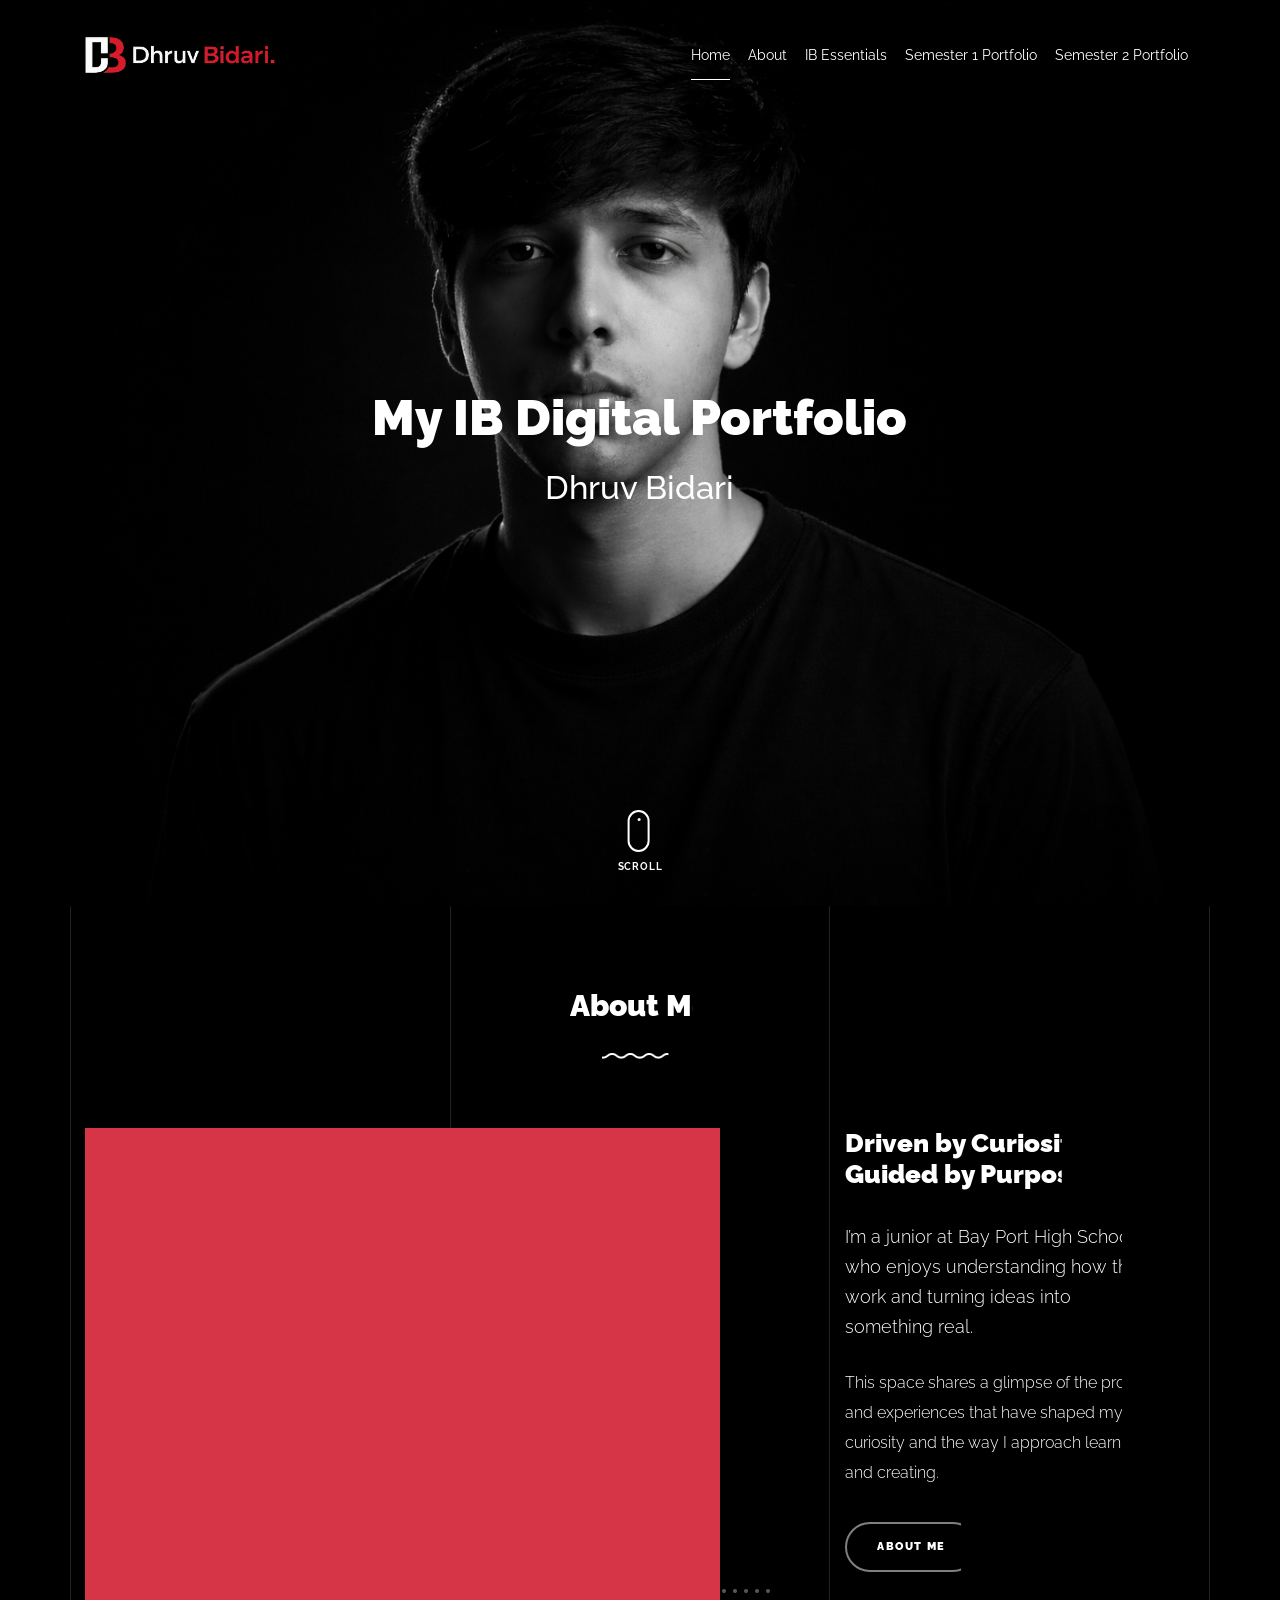
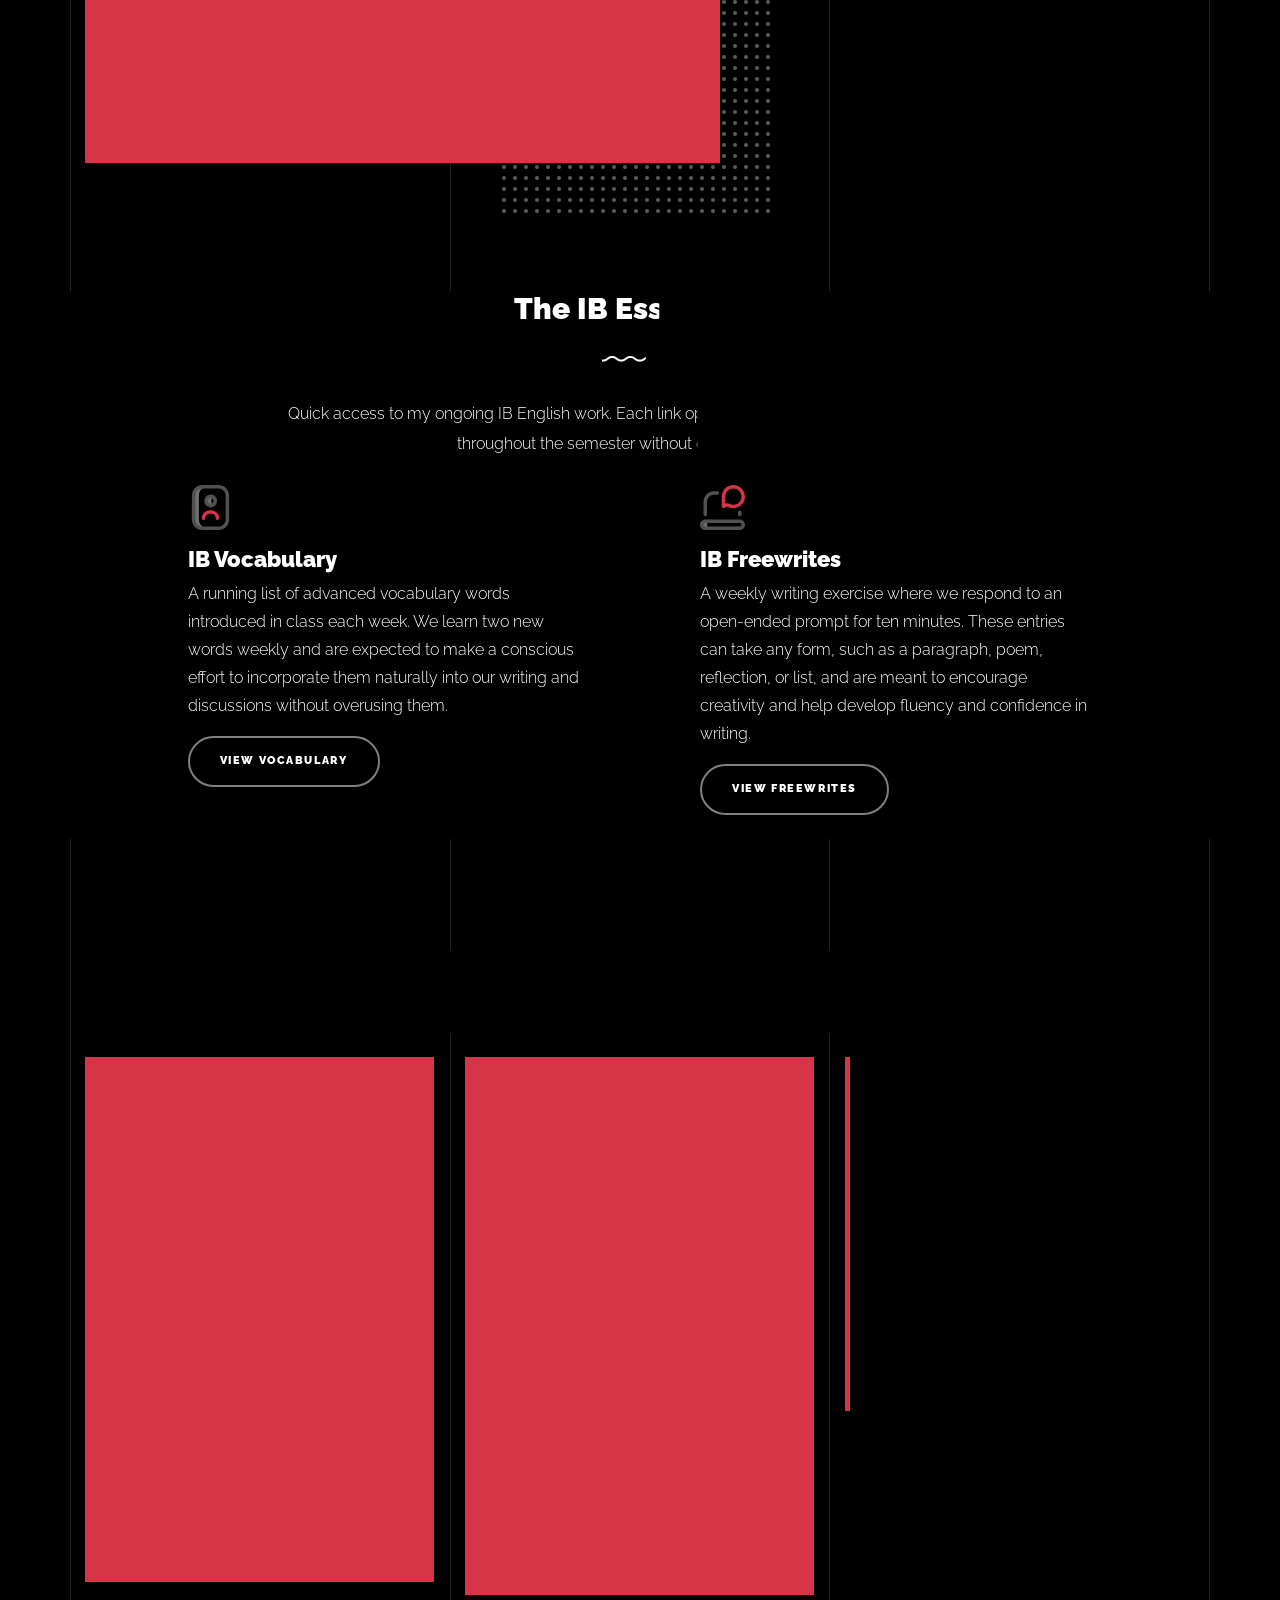
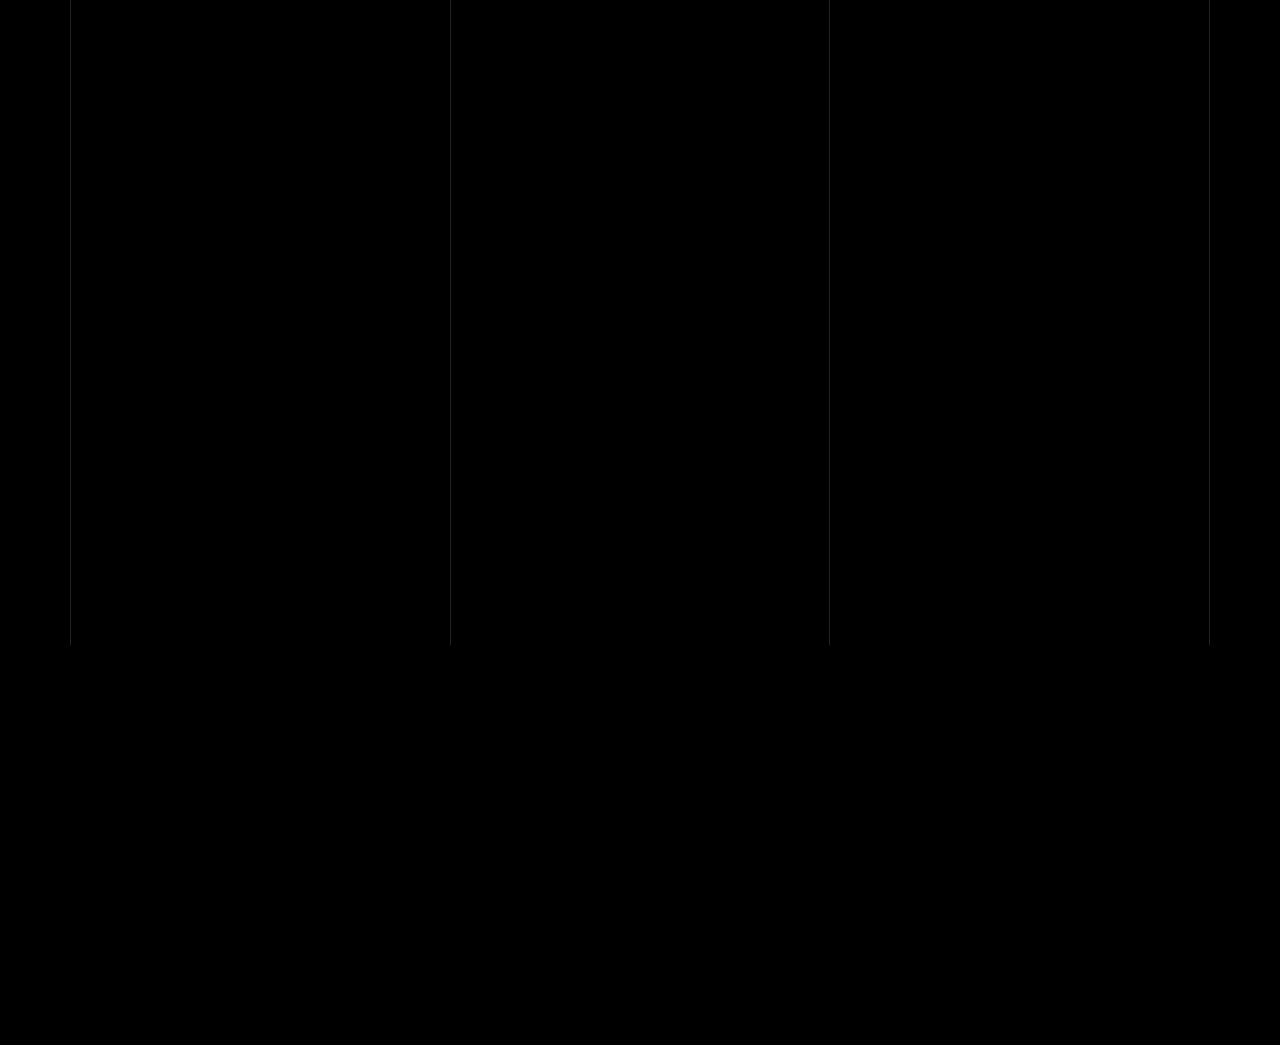
==== index.html @ 03eddc7a "Initial commit" ====
<!DOCTYPE html>
<html lang="en">
  <head>
    <title>IB Digital Portfolio | Dhruv Bidari</title>
    <meta charset="utf-8" />
    <meta
      name="viewport"
      content="width=device-width, initial-scale=1, shrink-to-fit=no"
    />

    <meta name="description" content="" />
    <meta name="keywords" content="html, css, javascript, jquery" />
    <meta name="author" content="" />

    <link rel="stylesheet" href="css/vendor/icomoon/style.css" />
    <link rel="stylesheet" href="css/vendor/owl.carousel.min.css" />
    <link rel="stylesheet" href="css/vendor/animate.min.css" />
    <link rel="stylesheet" href="css/vendor/aos.css" />
    <link rel="stylesheet" href="css/vendor/bootstrap.min.css" />
    <link rel="stylesheet" href="css/vendor/jquery.fancybox.min.css" />

    <!-- Theme Style -->
    <link rel="stylesheet" href="css/style.css" />
  </head>
  <body data-spy="scroll" data-target=".site-nav-target" data-offset="200">
    <nav class="unslate_co--site-mobile-menu">
      <div class="close-wrap d-flex">
        <a href="#" class="d-flex ml-auto js-menu-toggle">
          <span class="close-label">Close</span>
          <div class="close-times">
            <span class="bar1"></span>
            <span class="bar2"></span>
          </div>
        </a>
      </div>
      <div class="site-mobile-inner"></div>
    </nav>

    <div class="unslate_co--site-wrap">
      <div class="unslate_co--site-inner">
        <div class="lines-wrap">
          <div class="lines-inner">
            <div class="lines"></div>
          </div>
        </div>
        <!-- END lines -->

        <nav class="unslate_co--site-nav site-nav-target">
          <div class="container">
            <div class="row align-items-center justify-content-between">
              <!-- Logo LEFT -->
              <div class="col-auto">
                <a href="index.html" class="unslate_co--site-logo">
                  <img
                    id="siteLogo"
                    src="/images/logoCustomWhite.png"
                    data-logo-white="/images/logoCustomWhite.png"
                    data-logo-dark="/images/logoCustomBlack.png"
                    alt=""
                  />
                </a>
              </div>

              <!-- Navigation RIGHT -->
              <div class="col text-right">
                <ul class="site-nav-ul js-clone-nav d-none d-lg-inline-block">
                  <li><a href="#home-section" class="nav-link">Home</a></li>
                  <li><a href="#about-section" class="nav-link">About</a></li>
                  <li>
                    <a href="#ib-essentials-section" class="nav-link"
                      >IB Essentials</a
                    >
                  </li>

                  <li class="has-children">
                    <a href="#portfolio-section" class="nav-link"
                      >Semester 1 Portfolio</a
                    >
                    <ul class="dropdown">
                      <li>
                        <a href="semester1PortfolioIndividual.html#kafka"
                          >Unit 1: Kafka</a
                        >
                      </li>
                      <li>
                        <a href="semester1PortfolioIndividual.html#calvino"
                          >Unit 2: Calvino</a
                        >
                      </li>
                      <li>
                        <a href="semester1PortfolioIndividual.html#szymborska"
                          >Unit 3: Syzmborska</a
                        >
                      </li>
                      <li>
                        <a href="semester1PortfolioIndividual.html#performative"
                          >Performative Literacy Project</a
                        >
                      </li>
                      <li>
                        <a href="semester1PortfolioIndividual.html#lit-motion"
                          >Literature in Motion</a
                        >
                      </li>
                      <li>
                        <a
                          href="semester1PortfolioIndividual.html#semester1-reflection"
                          >Semester 1 Reflection</a
                        >
                      </li>
                    </ul>
                  </li>

                  <li class="has-children">
                    <a href="comingSoon.html" class="nav-link"
                      >Semester 2 Portfolio</a
                    >
                    <ul class="dropdown">
                      <li><a href="comingSoon.html">Unit 4: Duffy</a></li>
                      <li>
                        <a href="comingSoon.html">Unit 5: College & Career</a>
                      </li>
                      <li>
                        <a href="comingSoon.html">Unit 6: Ng</a>
                      </li>
                      <li>
                        <a href="comingSoon.html"
                          >Intertextuality Literacy Project</a
                        >
                      </li>
                      <li>
                        <a href="comingSoon.html">Food for Thought</a>
                      </li>
                      <li>
                        <a href="comingSoon.html">Semester 2 Reflection</a>
                      </li>
                    </ul>
                  </li>
                </ul>

                <!-- Mobile Menu -->
                <ul
                  class="site-nav-ul-none-onepage text-right d-inline-block d-lg-none"
                >
                  <li><a href="#" class="js-menu-toggle">Menu</a></li>
                </ul>
              </div>
            </div>
          </div>
        </nav>
        <!-- END nav -->

        <div
          class="cover-v1 jarallax"
          style="background-image: url('images/dbEditBackground.png')"
          id="home-section"
        >
          <div class="container">
            <div class="row align-items-center">
              <div class="col-md-7 mx-auto text-center">
                <h1 class="heading gsap-reveal-hero">
                  My IB Digital Portfolio
                </h1>
                <h2 class="subheading gsap-reveal-hero">Dhruv Bidari</h2>
              </div>
            </div>
          </div>

          <a href="#about-section" class="mouse-wrap smoothscroll">
            <span class="mouse">
              <span class="scroll"></span>
            </span>
            <span class="mouse-label">Scroll</span>
          </a>
        </div>
        <!-- END .cover-v1 -->

        <div class="unslate_co--section" id="about-section">
          <div class="container">
            <div class="section-heading-wrap text-center mb-5">
              <h2 class="heading-h2 text-center divider">
                <span class="gsap-reveal">About Me</span>
              </h2>
              <span class="gsap-reveal">
                <img src="images/divider.png" alt="divider" width="76" />
              </span>
            </div>

            <div class="row mt-5 justify-content-between">
              <div class="col-lg-7 mb-5 mb-lg-0">
                <figure class="dotted-bg gsap-reveal-img">
                  <img
                    src="images/dbEditAboutMe.png"
                    alt="Image"
                    class="img-fluid"
                  />
                </figure>
              </div>
              <div class="col-lg-4 pr-lg-5">
                <h3 class="mb-4 heading-h3">
                  <span class="gsap-reveal"
                    >Driven by Curiosity.<br />
                    Guided by Purpose.</span
                  >
                </h3>
                <p class="lead gsap-reveal">
                  I’m a junior at Bay Port High School who enjoys understanding
                  how things work and turning ideas into something real.
                </p>
                <p class="mb-4 gsap-reveal">
                  This space shares a glimpse of the projects and experiences
                  that have shaped my curiosity and the way I approach learning
                  and creating.
                </p>
                <p class="gsap-reveal">
                  <a
                    href="about-me.html"
                    class="btn btn-outline-pill btn-custom-light"
                    >About Me</a
                  >
                </p>
              </div>
            </div>
          </div>
        </div>

        <div class="unslate_co--section" id="ib-essentials-section">
          <div class="container background-black">
            <div class="section-heading-wrap text-center mb-3">
              <h2 class="heading-h2 text-center divider">
                <span class="gsap-reveal">The IB Essentials</span>
              </h2>
              <span class="gsap-reveal">
                <img src="images/divider.png" alt="divider" width="76" />
              </span>
            </div>
            <div class="text-center">
              <p
                class="gsap-reveal mb-3"
                style="max-width: 750px; margin: 0 auto"
              >
                Quick access to my ongoing IB English work. Each link opens the
                live document so I can update it throughout the semester without
                changing my site.
              </p>
            </div>
            <!-- 2 centered cards -->
            <div class="row gutter-v3 justify-content-center">
              <div class="col-md-10 col-lg-5 mb-4">
                <div class="feature-v1" data-aos="fade-up" data-aos-delay="0">
                  <div class="wrap-icon mb-3">
                    <img
                      src="images/svg/003-contact-book.svg"
                      alt="IB Vocabulary"
                      width="45"
                    />
                  </div>

                  <h3>IB Vocabulary</h3>

                  <p>
                    A running list of advanced vocabulary words introduced in
                    class each week. We learn two new words weekly and are
                    expected to make a conscious effort to incorporate them
                    naturally into our writing and discussions without overusing
                    them.
                  </p>

                  <p class="mb-0">
                    <a
                      href="https://docs.google.com/document/d/1iSDSnf_OMt8utg1iyLjGFkq4FnU6T083bwLnYDvAXVE/edit?tab=t.0"
                      target="_blank"
                      rel="noopener noreferrer"
                      class="btn btn-outline-pill btn-custom-light"
                    >
                      View Vocabulary
                    </a>
                  </p>
                </div>
              </div>

              <div class="col-md-10 col-lg-5 mb-4">
                <div class="feature-v1" data-aos="fade-up" data-aos-delay="100">
                  <div class="wrap-icon mb-3">
                    <img
                      src="images/svg/002-chat.svg"
                      alt="IB Freewrites"
                      width="45"
                    />
                  </div>

                  <h3>IB Freewrites</h3>

                  <p>
                    A weekly writing exercise where we respond to an open-ended
                    prompt for ten minutes. These entries can take any form,
                    such as a paragraph, poem, reflection, or list, and are
                    meant to encourage creativity and help develop fluency and
                    confidence in writing.
                  </p>

                  <p class="mb-0">
                    <a
                      href="https://docs.google.com/document/d/19mtdEECw-yM50kweYpTKvDI-OG0RCWTYIl3mZEnTUI8/edit?usp=sharing"
                      target="_blank"
                      rel="noopener noreferrer"
                      class="btn btn-outline-pill btn-custom-light"
                    >
                      View Freewrites
                    </a>
                  </p>
                </div>
              </div>
            </div>
          </div>
        </div>

        <!-- PORTFOLIO -->
        <div class="unslate_co--section" id="portfolio-section">
          <div class="container">
            <div class="relative">
              <div class="loader-portfolio-wrap">
                <div class="loader-portfolio"></div>
              </div>
            </div>

            <div id="portfolio-single-holder"></div>

            <div class="portfolio-wrapper">
              <div
                style="justify-content: center; flex-direction: column"
                class="d-flex align-items-center mb-4 gsap-reveal gsap-reveal-filter"
              >
                <h2 class="heading-h2 text-center divider">
                  <span class="gsap-reveal">My Portfolio - Semester 1</span>
                </h2>
                <span class="gsap-reveal">
                  <img src="images/divider.png" alt="divider" width="76" />
                </span>
              </div>

              <div id="posts" class="row gutter-isotope-item">
                <!-- 1) Shoe Rebranding (Kafka) -->
                <div
                  class="item web branding col-sm-6 col-md-6 col-lg-4 isotope-mb-2"
                >
                  <a
                    href="#"
                    class="portfolio-item ajax-load-page isotope-item gsap-reveal-img"
                    data-id="1"
                    data-fit="contain"
                    data-images="/images/kafka.jpg, /images/kafka2.jpg"
                    data-description="The Metamorphosis by Franz Kafka explores alienation, identity, and the pressure of social expectations. The story follows Gregor Samsa, who awakens transformed into an insect and becomes increasingly isolated from his family. Kafka uses the absurd transformation to expose emotional distance and the fragility of human relationships."
                    data-link="semester1PortfolioIndividual.html#kafka"
                  >
                    <div class="overlay">
                      <span class="wrap-icon icon-link2"></span>
                      <div class="portfolio-item-content">
                        <h3>Unit 1: Kafka</h3>
                      </div>
                    </div>
                    <img
                      src="/images/kafka.jpg"
                      class="lazyload img-fluid"
                      alt="Images"
                    />
                  </a>
                </div>

                <!-- 2) Reworking (Calvino) -->
                <div
                  class="item branding packaging illustration col-sm-6 col-md-6 col-lg-4 isotope-mb-2"
                >
                  <a
                    href="#"
                    class="portfolio-item ajax-load-page item-portrait isotope-item gsap-reveal-img"
                    data-id="3"
                    data-fit="contain"
                    data-images="/images/calvino.jpg,/images/calvino.jpg,/images/calvino.jpg"
                    data-description="This entry showcases a focused piece of work completed during the unit. It highlights my planning process, revisions, and final decisions, showing how my thinking developed from an initial idea into a stronger final product. The images capture key steps and final results so the progress is visible, not just the outcome. This placeholder text will be replaced with a project-specific summary explaining goals, choices, and what I learned from feedback and reflection."
                    data-link="semester1PortfolioIndividual.html#calvino"
                  >
                    <div class="overlay">
                      <span class="wrap-icon icon-link2"></span>
                      <div class="portfolio-item-content">
                        <h3>Unit 2: Calvino</h3>
                      </div>
                    </div>
                    <img
                      src="/images/calvino.jpg"
                      class="lazyload img-fluid"
                      alt="Images"
                    />
                  </a>
                </div>

                <!-- 3) Modern Building (Szymborska) -->
                <div
                  class="item branding packaging col-sm-6 col-md-6 col-lg-4 isotope-mb-2"
                >
                  <a
                    href="#"
                    class="portfolio-item isotope-item gsap-reveal-img ajax-load-page"
                    data-id="4"
                    data-fit="contain"
                    data-images="/images/szymborska.webp,/images/szymborska.webp,/images/szymborska.webp"
                    data-description="This entry showcases a focused piece of work completed during the unit. It highlights my planning process, revisions, and final decisions, showing how my thinking developed from an initial idea into a stronger final product. The images capture key steps and final results so the progress is visible, not just the outcome. This placeholder text will be replaced with a project-specific summary explaining goals, choices, and what I learned from feedback and reflection."
                    data-link="semester1PortfolioIndividual.html#szymborska"
                  >
                    <div class="overlay">
                      <span class="wrap-icon icon-link2"></span>
                      <div class="portfolio-item-content">
                        <h3>Unit 3: Szymborska</h3>
                      </div>
                    </div>
                    <img
                      src="/images/szymborska.webp"
                      class="lazyload img-fluid"
                      alt="Images"
                    />
                  </a>
                </div>

                <!-- 4) Watch (Performative Literacy) — converted to ajax like the others -->
                <div
                  class="item web packaging col-sm-6 col-md-6 col-lg-4 isotope-mb-2"
                >
                  <a
                    href="#"
                    class="portfolio-item ajax-load-page isotope-item gsap-reveal-img"
                    data-id="5"
                    data-fit="cover"
                    data-images="images/performativeLiteracy.png,images/performativeLiteracy.png,images/performativeLiteracy.png"
                    data-description="This entry showcases a focused piece of work completed during the unit. It highlights my planning process, revisions, and final decisions, showing how my thinking developed from an initial idea into a stronger final product. The images capture key steps and final results so the progress is visible, not just the outcome. This placeholder text will be replaced with a project-specific summary explaining goals, choices, and what I learned from feedback and reflection."
                    data-link="semester1PortfolioIndividual.html#performative"
                  >
                    <div class="overlay">
                      <span class="wrap-icon icon-link2"></span>
                      <div class="portfolio-item-content">
                        <h3>Performative Literacy</h3>
                      </div>
                    </div>
                    <img
                      src="images/performativeLiteracy.png"
                      class="lazyload img-fluid"
                      alt="Images"
                    />
                  </a>
                </div>

                <!-- 5) Shoe Rebranding (Literature in Motion) — converted to ajax like the others -->
                <div
                  class="item illustration packaging col-sm-6 col-md-6 col-lg-4 isotope-mb-2"
                >
                  <a
                    href="#"
                    class="portfolio-item ajax-load-page isotope-item gsap-reveal-img"
                    data-id="6"
                    data-fit="cover"
                    data-images="images/literatureInMotion.jpg,images/literatureInMotion.jpg,images/literatureInMotion.jpg"
                    data-description="This entry showcases a focused piece of work completed during the unit. It highlights my planning process, revisions, and final decisions, showing how my thinking developed from an initial idea into a stronger final product. The images capture key steps and final results so the progress is visible, not just the outcome. This placeholder text will be replaced with a project-specific summary explaining goals, choices, and what I learned from feedback and reflection."
                    data-link="semester1PortfolioIndividual.html#lit-motion"
                  >
                    <div class="overlay">
                      <span class="wrap-icon icon-link2"></span>
                      <div class="portfolio-item-content">
                        <h3>Literature in Motion</h3>
                      </div>
                    </div>
                    <img
                      src="images/literatureInMotion.jpg"
                      class="lazyload img-fluid"
                      alt="Images"
                    />
                  </a>
                </div>

                <!-- 6) Reshape (Semester 1 Reflection) -->
                <div
                  class="item web branding col-sm-6 col-md-6 col-lg-4 isotope-mb-2"
                >
                  <a
                    href="#"
                    class="portfolio-item ajax-load-page item-portrait isotope-item gsap-reveal-img"
                    data-id="2"
                    data-fit="contain"
                    data-images="images/reflection1.jpg,images/reflection1.jpg,images/reflection1.jpg"
                    data-description="This entry showcases a focused piece of work completed during the unit. It highlights my planning process, revisions, and final decisions, showing how my thinking developed from an initial idea into a stronger final product. The images capture key steps and final results so the progress is visible, not just the outcome. This placeholder text will be replaced with a project-specific summary explaining goals, choices, and what I learned from feedback and reflection."
                    data-link="semester1PortfolioIndividual.html#semester1-reflection"
                  >
                    <div class="overlay">
                      <span class="wrap-icon icon-link2"></span>
                      <div class="portfolio-item-content">
                        <h3>Semester 1 Reflection</h3>
                      </div>
                    </div>
                    <img
                      src="images/reflection1.jpg"
                      class="lazyload img-fluid"
                      alt="Images"
                    />
                  </a>
                </div>
              </div>
              <!-- END #posts -->
            </div>
          </div>
        </div>

        <div class="unslate_co--section display-none" id="journal-section">
          <div class="container">
            <div class="section-heading-wrap text-center mb-5">
              <h2 class="heading-h2 text-center divider">
                <span class="gsap-reveal">My Journal</span>
              </h2>
              <span class="gsap-reveal"
                ><img src="images/divider.png" alt="divider" width="76"
              /></span>
            </div>

            <div class="row gutter-v4 align-items-stretch">
              <div
                class="col-sm-6 col-md-6 col-lg-8 blog-post-entry"
                data-aos="fade-up"
                data-aos-delay="0"
              >
                <a
                  href="blog-single.html"
                  class="grid-item blog-item w-100 h-100"
                >
                  <div class="overlay">
                    <div class="portfolio-item-content">
                      <h3>A Mounteering Guide For Beginners</h3>
                      <p class="post-meta">
                        By Joefrey <span class="small">&bullet;</span> 5 mins
                        read
                      </p>
                    </div>
                  </div>
                  <img src="images/post_1.jpg" class="lazyload" alt="Image" />
                </a>
              </div>

              <div
                class="col-sm-6 col-md-6 col-lg-4 blog-post-entry"
                data-aos="fade-up"
                data-aos-delay="100"
              >
                <a
                  href="blog-single.html"
                  class="grid-item blog-item w-100 h-100"
                >
                  <div class="overlay">
                    <div class="portfolio-item-content">
                      <h3>A Mounteering Guide For Beginners</h3>
                      <p class="post-meta">
                        By Joefrey <span class="small">&bullet;</span> 5 mins
                        read
                      </p>
                    </div>
                  </div>
                  <img src="images/post_2.jpg" class="lazyload" alt="Image" />
                </a>
              </div>

              <div
                class="col-sm-6 col-md-6 col-lg-4 blog-post-entry"
                data-aos="fade-up"
                data-aos-delay="0"
              >
                <a
                  href="blog-single.html"
                  class="grid-item blog-item w-100 h-100"
                >
                  <div class="overlay">
                    <div class="portfolio-item-content">
                      <h3>A Mounteering Guide For Beginners</h3>
                      <p class="post-meta">
                        By Joefrey <span class="small">&bullet;</span> 5 mins
                        read
                      </p>
                    </div>
                  </div>
                  <img src="images/post_3.jpg" class="lazyload" alt="Image" />
                </a>
              </div>

              <div
                class="col-sm-6 col-md-6 col-lg-4 blog-post-entry"
                data-aos="fade-up"
                data-aos-delay="100"
              >
                <a
                  href="blog-single.html"
                  class="grid-item blog-item w-100 h-100"
                >
                  <div class="overlay">
                    <div class="portfolio-item-content">
                      <h3>A Mounteering Guide For Beginners</h3>
                      <p class="post-meta">
                        By Joefrey <span class="small">&bullet;</span> 5 mins
                        read
                      </p>
                    </div>
                  </div>
                  <img src="images/post_4.jpg" class="lazyload" alt="Image" />
                </a>
              </div>

              <div
                class="col-sm-6 col-md-6 col-lg-4 blog-post-entry"
                data-aos="fade-up"
                data-aos-delay="200"
              >
                <a
                  href="blog-single.html"
                  class="grid-item blog-item w-100 h-100"
                >
                  <div class="overlay">
                    <div class="portfolio-item-content">
                      <h3>A Mounteering Guide For Beginners</h3>
                      <p class="post-meta">
                        By Joefrey <span class="small">&bullet;</span> 5 mins
                        read
                      </p>
                    </div>
                  </div>
                  <img src="images/post_5.jpg" class="lazyload" alt="Image" />
                </a>
              </div>
            </div>
          </div>
        </div>
      </div>
      <!-- END .unslate_co-site-inner -->

      <footer class="unslate_co--footer unslate_co--section">
        <div class="container">
          <div class="row justify-content-center">
            <div class="col-md-7">
              <div class="footer-site-logo">
                <a href="#"
                  ><img src="/images/logoCustomWhite.png" alt="logo"
                /></a>
              </div>

              <ul class="footer-site-social">
                <li><a href="https://x.com/DhruvBidari">Twitter</a></li>
                <li>
                  <a href="https://www.instagram.com/dhruv.bidari/"
                    >Instagram</a
                  >
                </li>
              </ul>

              <p class="site-copyright">
                Copyright &copy;
                <script>
                  document.write(new Date().getFullYear());
                </script>
                Dhruv Bidari
              </p>
            </div>
          </div>
        </div>
      </footer>
    </div>

    <!-- Loader -->
    <div id="unslate_co--overlayer"></div>
    <div class="site-loader-wrap">
      <div class="site-loader"></div>
    </div>

    <script src="js/scripts-dist.js"></script>
    <script src="js/main.js"></script>
  </body>
</html>
---- css/vendor/icomoon/style.css ----
@font-face {
  font-family: 'icomoon';
  src:  url('fonts/icomoon.eot?10si43');
  src:  url('fonts/icomoon.eot?10si43#iefix') format('embedded-opentype'),
    url('fonts/icomoon.ttf?10si43') format('truetype'),
    url('fonts/icomoon.woff?10si43') format('woff'),
    url('fonts/icomoon.svg?10si43#icomoon') format('svg');
  font-weight: normal;
  font-style: normal;
}

[class^="icon-"], [class*=" icon-"] {
  /* use !important to prevent issues with browser extensions that change fonts */
  font-family: 'icomoon' !important;
  speak: none;
  font-style: normal;
  font-weight: normal;
  font-variant: normal;
  text-transform: none;
  line-height: 1;

  /* Better Font Rendering =========== */
  -webkit-font-smoothing: antialiased;
  -moz-osx-font-smoothing: grayscale;
}

.icon-asterisk:before {
  content: "\f069";
}
.icon-plus:before {
  content: "\f067";
}
.icon-question:before {
  content: "\f128";
}
.icon-minus:before {
  content: "\f068";
}
.icon-glass:before {
  content: "\f000";
}
.icon-music:before {
  content: "\f001";
}
.icon-search:before {
  content: "\f002";
}
.icon-envelope-o:before {
  content: "\f003";
}
.icon-heart:before {
  content: "\f004";
}
.icon-star:before {
  content: "\f005";
}
.icon-star-o:before {
  content: "\f006";
}
.icon-user:before {
  content: "\f007";
}
.icon-film:before {
  content: "\f008";
}
.icon-th-large:before {
  content: "\f009";
}
.icon-th:before {
  content: "\f00a";
}
.icon-th-list:before {
  content: "\f00b";
}
.icon-check:before {
  content: "\f00c";
}
.icon-close:before {
  content: "\f00d";
}
.icon-remove:before {
  content: "\f00d";
}
.icon-times:before {
  content: "\f00d";
}
.icon-search-plus:before {
  content: "\f00e";
}
.icon-search-minus:before {
  content: "\f010";
}
.icon-power-off:before {
  content: "\f011";
}
.icon-signal:before {
  content: "\f012";
}
.icon-cog:before {
  content: "\f013";
}
.icon-gear:before {
  content: "\f013";
}
.icon-trash-o:before {
  content: "\f014";
}
.icon-home:before {
  content: "\f015";
}
.icon-file-o:before {
  content: "\f016";
}
.icon-clock-o:before {
  content: "\f017";
}
.icon-road:before {
  content: "\f018";
}
.icon-download:before {
  content: "\f019";
}
.icon-arrow-circle-o-down:before {
  content: "\f01a";
}
.icon-arrow-circle-o-up:before {
  content: "\f01b";
}
.icon-inbox:before {
  content: "\f01c";
}
.icon-play-circle-o:before {
  content: "\f01d";
}
.icon-repeat:before {
  content: "\f01e";
}
.icon-rotate-right:before {
  content: "\f01e";
}
.icon-refresh:before {
  content: "\f021";
}
.icon-list-alt:before {
  content: "\f022";
}
.icon-lock:before {
  content: "\f023";
}
.icon-flag:before {
  content: "\f024";
}
.icon-headphones:before {
  content: "\f025";
}
.icon-volume-off:before {
  content: "\f026";
}
.icon-volume-down:before {
  content: "\f027";
}
.icon-volume-up:before {
  content: "\f028";
}
.icon-qrcode:before {
  content: "\f029";
}
.icon-barcode:before {
  content: "\f02a";
}
.icon-tag:before {
  content: "\f02b";
}
.icon-tags:before {
  content: "\f02c";
}
.icon-book:before {
  content: "\f02d";
}
.icon-bookmark:before {
  content: "\f02e";
}
.icon-print:before {
  content: "\f02f";
}
.icon-camera:before {
  content: "\f030";
}
.icon-font:before {
  content: "\f031";
}
.icon-bold:before {
  content: "\f032";
}
.icon-italic:before {
  content: "\f033";
}
.icon-text-height:before {
  content: "\f034";
}
.icon-text-width:before {
  content: "\f035";
}
.icon-align-left:before {
  content: "\f036";
}
.icon-align-center:before {
  content: "\f037";
}
.icon-align-right:before {
  content: "\f038";
}
.icon-align-justify:before {
  content: "\f039";
}
.icon-list:before {
  content: "\f03a";
}
.icon-dedent:before {
  content: "\f03b";
}
.icon-outdent:before {
  content: "\f03b";
}
.icon-indent:before {
  content: "\f03c";
}
.icon-video-camera:before {
  content: "\f03d";
}
.icon-image:before {
  content: "\f03e";
}
.icon-photo:before {
  content: "\f03e";
}
.icon-picture-o:before {
  content: "\f03e";
}
.icon-pencil:before {
  content: "\f040";
}
.icon-map-marker:before {
  content: "\f041";
}
.icon-adjust:before {
  content: "\f042";
}
.icon-tint:before {
  content: "\f043";
}
.icon-edit:before {
  content: "\f044";
}
.icon-pencil-square-o:before {
  content: "\f044";
}
.icon-share-square-o:before {
  content: "\f045";
}
.icon-check-square-o:before {
  content: "\f046";
}
.icon-arrows:before {
  content: "\f047";
}
.icon-step-backward:before {
  content: "\f048";
}
.icon-fast-backward:before {
  content: "\f049";
}
.icon-backward:before {
  content: "\f04a";
}
.icon-play:before {
  content: "\f04b";
}
.icon-pause:before {
  content: "\f04c";
}
.icon-stop:before {
  content: "\f04d";
}
.icon-forward:before {
  content: "\f04e";
}
.icon-fast-forward:before {
  content: "\f050";
}
.icon-step-forward:before {
  content: "\f051";
}
.icon-eject:before {
  content: "\f052";
}
.icon-chevron-left:before {
  content: "\f053";
}
.icon-chevron-right:before {
  content: "\f054";
}
.icon-plus-circle:before {
  content: "\f055";
}
.icon-minus-circle:before {
  content: "\f056";
}
.icon-times-circle:before {
  content: "\f057";
}
.icon-check-circle:before {
  content: "\f058";
}
.icon-question-circle:before {
  content: "\f059";
}
.icon-info-circle:before {
  content: "\f05a";
}
.icon-crosshairs:before {
  content: "\f05b";
}
.icon-times-circle-o:before {
  content: "\f05c";
}
.icon-check-circle-o:before {
  content: "\f05d";
}
.icon-ban:before {
  content: "\f05e";
}
.icon-arrow-left:before {
  content: "\f060";
}
.icon-arrow-right:before {
  content: "\f061";
}
.icon-arrow-up:before {
  content: "\f062";
}
.icon-arrow-down:before {
  content: "\f063";
}
.icon-mail-forward:before {
  content: "\f064";
}
.icon-share:before {
  content: "\f064";
}
.icon-expand:before {
  content: "\f065";
}
.icon-compress:before {
  content: "\f066";
}
.icon-exclamation-circle:before {
  content: "\f06a";
}
.icon-gift:before {
  content: "\f06b";
}
.icon-leaf:before {
  content: "\f06c";
}
.icon-fire:before {
  content: "\f06d";
}
.icon-eye:before {
  content: "\f06e";
}
.icon-eye-slash:before {
  content: "\f070";
}
.icon-exclamation-triangle:before {
  content: "\f071";
}
.icon-warning:before {
  content: "\f071";
}
.icon-plane:before {
  content: "\f072";
}
.icon-calendar:before {
  content: "\f073";
}
.icon-random:before {
  content: "\f074";
}
.icon-comment:before {
  content: "\f075";
}
.icon-magnet:before {
  content: "\f076";
}
.icon-chevron-up:before {
  content: "\f077";
}
.icon-chevron-down:before {
  content: "\f078";
}
.icon-retweet:before {
  content: "\f079";
}
.icon-shopping-cart:before {
  content: "\f07a";
}
.icon-folder:before {
  content: "\f07b";
}
.icon-folder-open:before {
  content: "\f07c";
}
.icon-arrows-v:before {
  content: "\f07d";
}
.icon-arrows-h:before {
  content: "\f07e";
}
.icon-bar-chart:before {
  content: "\f080";
}
.icon-bar-chart-o:before {
  content: "\f080";
}
.icon-twitter-square:before {
  content: "\f081";
}
.icon-facebook-square:before {
  content: "\f082";
}
.icon-camera-retro:before {
  content: "\f083";
}
.icon-key:before {
  content: "\f084";
}
.icon-cogs:before {
  content: "\f085";
}
.icon-gears:before {
  content: "\f085";
}
.icon-comments:before {
  content: "\f086";
}
.icon-thumbs-o-up:before {
  content: "\f087";
}
.icon-thumbs-o-down:before {
  content: "\f088";
}
.icon-star-half:before {
  content: "\f089";
}
.icon-heart-o:before {
  content: "\f08a";
}
.icon-sign-out:before {
  content: "\f08b";
}
.icon-linkedin-square:before {
  content: "\f08c";
}
.icon-thumb-tack:before {
  content: "\f08d";
}
.icon-external-link:before {
  content: "\f08e";
}
.icon-sign-in:before {
  content: "\f090";
}
.icon-trophy:before {
  content: "\f091";
}
.icon-github-square:before {
  content: "\f092";
}
.icon-upload:before {
  content: "\f093";
}
.icon-lemon-o:before {
  content: "\f094";
}
.icon-phone:before {
  content: "\f095";
}
.icon-square-o:before {
  content: "\f096";
}
.icon-bookmark-o:before {
  content: "\f097";
}
.icon-phone-square:before {
  content: "\f098";
}
.icon-twitter:before {
  content: "\f099";
}
.icon-facebook:before {
  content: "\f09a";
}
.icon-facebook-f:before {
  content: "\f09a";
}
.icon-github:before {
  content: "\f09b";
}
.icon-unlock:before {
  content: "\f09c";
}
.icon-credit-card:before {
  content: "\f09d";
}
.icon-feed:before {
  content: "\f09e";
}
.icon-rss:before {
  content: "\f09e";
}
.icon-hdd-o:before {
  content: "\f0a0";
}
.icon-bullhorn:before {
  content: "\f0a1";
}
.icon-bell-o:before {
  content: "\f0a2";
}
.icon-certificate:before {
  content: "\f0a3";
}
.icon-hand-o-right:before {
  content: "\f0a4";
}
.icon-hand-o-left:before {
  content: "\f0a5";
}
.icon-hand-o-up:before {
  content: "\f0a6";
}
.icon-hand-o-down:before {
  content: "\f0a7";
}
.icon-arrow-circle-left:before {
  content: "\f0a8";
}
.icon-arrow-circle-right:before {
  content: "\f0a9";
}
.icon-arrow-circle-up:before {
  content: "\f0aa";
}
.icon-arrow-circle-down:before {
  content: "\f0ab";
}
.icon-globe:before {
  content: "\f0ac";
}
.icon-wrench:before {
  content: "\f0ad";
}
.icon-tasks:before {
  content: "\f0ae";
}
.icon-filter:before {
  content: "\f0b0";
}
.icon-briefcase:before {
  content: "\f0b1";
}
.icon-arrows-alt:before {
  content: "\f0b2";
}
.icon-group:before {
  content: "\f0c0";
}
.icon-users:before {
  content: "\f0c0";
}
.icon-chain:before {
  content: "\f0c1";
}
.icon-link:before {
  content: "\f0c1";
}
.icon-cloud:before {
  content: "\f0c2";
}
.icon-flask:before {
  content: "\f0c3";
}
.icon-cut:before {
  content: "\f0c4";
}
.icon-scissors:before {
  content: "\f0c4";
}
.icon-copy:before {
  content: "\f0c5";
}
.icon-files-o:before {
  content: "\f0c5";
}
.icon-paperclip:before {
  content: "\f0c6";
}
.icon-floppy-o:before {
  content: "\f0c7";
}
.icon-save:before {
  content: "\f0c7";
}
.icon-square:before {
  content: "\f0c8";
}
.icon-bars:before {
  content: "\f0c9";
}
.icon-navicon:before {
  content: "\f0c9";
}
.icon-reorder:before {
  content: "\f0c9";
}
.icon-list-ul:before {
  content: "\f0ca";
}
.icon-list-ol:before {
  content: "\f0cb";
}
.icon-strikethrough:before {
  content: "\f0cc";
}
.icon-underline:before {
  content: "\f0cd";
}
.icon-table:before {
  content: "\f0ce";
}
.icon-magic:before {
  content: "\f0d0";
}
.icon-truck:before {
  content: "\f0d1";
}
.icon-pinterest:before {
  content: "\f0d2";
}
.icon-pinterest-square:before {
  content: "\f0d3";
}
.icon-google-plus-square:before {
  content: "\f0d4";
}
.icon-google-plus:before {
  content: "\f0d5";
}
.icon-money:before {
  content: "\f0d6";
}
.icon-caret-down:before {
  content: "\f0d7";
}
.icon-caret-up:before {
  content: "\f0d8";
}
.icon-caret-left:before {
  content: "\f0d9";
}
.icon-caret-right:before {
  content: "\f0da";
}
.icon-columns:before {
  content: "\f0db";
}
.icon-sort:before {
  content: "\f0dc";
}
.icon-unsorted:before {
  content: "\f0dc";
}
.icon-sort-desc:before {
  content: "\f0dd";
}
.icon-sort-down:before {
  content: "\f0dd";
}
.icon-sort-asc:before {
  content: "\f0de";
}
.icon-sort-up:before {
  content: "\f0de";
}
.icon-envelope:before {
  content: "\f0e0";
}
.icon-linkedin:before {
  content: "\f0e1";
}
.icon-rotate-left:before {
  content: "\f0e2";
}
.icon-undo:before {
  content: "\f0e2";
}
.icon-gavel:before {
  content: "\f0e3";
}
.icon-legal:before {
  content: "\f0e3";
}
.icon-dashboard:before {
  content: "\f0e4";
}
.icon-tachometer:before {
  content: "\f0e4";
}
.icon-comment-o:before {
  content: "\f0e5";
}
.icon-comments-o:before {
  content: "\f0e6";
}
.icon-bolt:before {
  content: "\f0e7";
}
.icon-flash:before {
  content: "\f0e7";
}
.icon-sitemap:before {
  content: "\f0e8";
}
.icon-umbrella:before {
  content: "\f0e9";
}
.icon-clipboard:before {
  content: "\f0ea";
}
.icon-paste:before {
  content: "\f0ea";
}
.icon-lightbulb-o:before {
  content: "\f0eb";
}
.icon-exchange:before {
  content: "\f0ec";
}
.icon-cloud-download:before {
  content: "\f0ed";
}
.icon-cloud-upload:before {
  content: "\f0ee";
}
.icon-user-md:before {
  content: "\f0f0";
}
.icon-stethoscope:before {
  content: "\f0f1";
}
.icon-suitcase:before {
  content: "\f0f2";
}
.icon-bell:before {
  content: "\f0f3";
}
.icon-coffee:before {
  content: "\f0f4";
}
.icon-cutlery:before {
  content: "\f0f5";
}
.icon-file-text-o:before {
  content: "\f0f6";
}
.icon-building-o:before {
  content: "\f0f7";
}
.icon-hospital-o:before {
  content: "\f0f8";
}
.icon-ambulance:before {
  content: "\f0f9";
}
.icon-medkit:before {
  content: "\f0fa";
}
.icon-fighter-jet:before {
  content: "\f0fb";
}
.icon-beer:before {
  content: "\f0fc";
}
.icon-h-square:before {
  content: "\f0fd";
}
.icon-plus-square:before {
  content: "\f0fe";
}
.icon-angle-double-left:before {
  content: "\f100";
}
.icon-angle-double-right:before {
  content: "\f101";
}
.icon-angle-double-up:before {
  content: "\f102";
}
.icon-angle-double-down:before {
  content: "\f103";
}
.icon-angle-left:before {
  content: "\f104";
}
.icon-angle-right:before {
  content: "\f105";
}
.icon-angle-up:before {
  content: "\f106";
}
.icon-angle-down:before {
  content: "\f107";
}
.icon-desktop:before {
  content: "\f108";
}
.icon-laptop:before {
  content: "\f109";
}
.icon-tablet:before {
  content: "\f10a";
}
.icon-mobile:before {
  content: "\f10b";
}
.icon-mobile-phone:before {
  content: "\f10b";
}
.icon-circle-o:before {
  content: "\f10c";
}
.icon-quote-left:before {
  content: "\f10d";
}
.icon-quote-right:before {
  content: "\f10e";
}
.icon-spinner:before {
  content: "\f110";
}
.icon-circle:before {
  content: "\f111";
}
.icon-mail-reply:before {
  content: "\f112";
}
.icon-reply:before {
  content: "\f112";
}
.icon-github-alt:before {
  content: "\f113";
}
.icon-folder-o:before {
  content: "\f114";
}
.icon-folder-open-o:before {
  content: "\f115";
}
.icon-smile-o:before {
  content: "\f118";
}
.icon-frown-o:before {
  content: "\f119";
}
.icon-meh-o:before {
  content: "\f11a";
}
.icon-gamepad:before {
  content: "\f11b";
}
.icon-keyboard-o:before {
  content: "\f11c";
}
.icon-flag-o:before {
  content: "\f11d";
}
.icon-flag-checkered:before {
  content: "\f11e";
}
.icon-terminal:before {
  content: "\f120";
}
.icon-code:before {
  content: "\f121";
}
.icon-mail-reply-all:before {
  content: "\f122";
}
.icon-reply-all:before {
  content: "\f122";
}
.icon-star-half-empty:before {
  content: "\f123";
}
.icon-star-half-full:before {
  content: "\f123";
}
.icon-star-half-o:before {
  content: "\f123";
}
.icon-location-arrow:before {
  content: "\f124";
}
.icon-crop:before {
  content: "\f125";
}
.icon-code-fork:before {
  content: "\f126";
}
.icon-chain-broken:before {
  content: "\f127";
}
.icon-unlink:before {
  content: "\f127";
}
.icon-info:before {
  content: "\f129";
}
.icon-exclamation:before {
  content: "\f12a";
}
.icon-superscript:before {
  content: "\f12b";
}
.icon-subscript:before {
  content: "\f12c";
}
.icon-eraser:before {
  content: "\f12d";
}
.icon-puzzle-piece:before {
  content: "\f12e";
}
.icon-microphone:before {
  content: "\f130";
}
.icon-microphone-slash:before {
  content: "\f131";
}
.icon-shield:before {
  content: "\f132";
}
.icon-calendar-o:before {
  content: "\f133";
}
.icon-fire-extinguisher:before {
  content: "\f134";
}
.icon-rocket:before {
  content: "\f135";
}
.icon-maxcdn:before {
  content: "\f136";
}
.icon-chevron-circle-left:before {
  content: "\f137";
}
.icon-chevron-circle-right:before {
  content: "\f138";
}
.icon-chevron-circle-up:before {
  content: "\f139";
}
.icon-chevron-circle-down:before {
  content: "\f13a";
}
.icon-html5:before {
  content: "\f13b";
}
.icon-css3:before {
  content: "\f13c";
}
.icon-anchor:before {
  content: "\f13d";
}
.icon-unlock-alt:before {
  content: "\f13e";
}
.icon-bullseye:before {
  content: "\f140";
}
.icon-ellipsis-h:before {
  content: "\f141";
}
.icon-ellipsis-v:before {
  content: "\f142";
}
.icon-rss-square:before {
  content: "\f143";
}
.icon-play-circle:before {
  content: "\f144";
}
.icon-ticket:before {
  content: "\f145";
}
.icon-minus-square:before {
  content: "\f146";
}
.icon-minus-square-o:before {
  content: "\f147";
}
.icon-level-up:before {
  content: "\f148";
}
.icon-level-down:before {
  content: "\f149";
}
.icon-check-square:before {
  content: "\f14a";
}
.icon-pencil-square:before {
  content: "\f14b";
}
.icon-external-link-square:before {
  content: "\f14c";
}
.icon-share-square:before {
  content: "\f14d";
}
.icon-compass:before {
  content: "\f14e";
}
.icon-caret-square-o-down:before {
  content: "\f150";
}
.icon-toggle-down:before {
  content: "\f150";
}
.icon-caret-square-o-up:before {
  content: "\f151";
}
.icon-toggle-up:before {
  content: "\f151";
}
.icon-caret-square-o-right:before {
  content: "\f152";
}
.icon-toggle-right:before {
  content: "\f152";
}
.icon-eur:before {
  content: "\f153";
}
.icon-euro:before {
  content: "\f153";
}
.icon-gbp:before {
  content: "\f154";
}
.icon-dollar:before {
  content: "\f155";
}
.icon-usd:before {
  content: "\f155";
}
.icon-inr:before {
  content: "\f156";
}
.icon-rupee:before {
  content: "\f156";
}
.icon-cny:before {
  content: "\f157";
}
.icon-jpy:before {
  content: "\f157";
}
.icon-rmb:before {
  content: "\f157";
}
.icon-yen:before {
  content: "\f157";
}
.icon-rouble:before {
  content: "\f158";
}
.icon-rub:before {
  content: "\f158";
}
.icon-ruble:before {
  content: "\f158";
}
.icon-krw:before {
  content: "\f159";
}
.icon-won:before {
  content: "\f159";
}
.icon-bitcoin:before {
  content: "\f15a";
}
.icon-btc:before {
  content: "\f15a";
}
.icon-file:before {
  content: "\f15b";
}
.icon-file-text:before {
  content: "\f15c";
}
.icon-sort-alpha-asc:before {
  content: "\f15d";
}
.icon-sort-alpha-desc:before {
  content: "\f15e";
}
.icon-sort-amount-asc:before {
  content: "\f160";
}
.icon-sort-amount-desc:before {
  content: "\f161";
}
.icon-sort-numeric-asc:before {
  content: "\f162";
}
.icon-sort-numeric-desc:before {
  content: "\f163";
}
.icon-thumbs-up:before {
  content: "\f164";
}
.icon-thumbs-down:before {
  content: "\f165";
}
.icon-youtube-square:before {
  content: "\f166";
}
.icon-youtube:before {
  content: "\f167";
}
.icon-xing:before {
  content: "\f168";
}
.icon-xing-square:before {
  content: "\f169";
}
.icon-youtube-play:before {
  content: "\f16a";
}
.icon-dropbox:before {
  content: "\f16b";
}
.icon-stack-overflow:before {
  content: "\f16c";
}
.icon-instagram:before {
  content: "\f16d";
}
.icon-flickr:before {
  content: "\f16e";
}
.icon-adn:before {
  content: "\f170";
}
.icon-bitbucket:before {
  content: "\f171";
}
.icon-bitbucket-square:before {
  content: "\f172";
}
.icon-tumblr:before {
  content: "\f173";
}
.icon-tumblr-square:before {
  content: "\f174";
}
.icon-long-arrow-down:before {
  content: "\f175";
}
.icon-long-arrow-up:before {
  content: "\f176";
}
.icon-long-arrow-left:before {
  content: "\f177";
}
.icon-long-arrow-right:before {
  content: "\f178";
}
.icon-apple:before {
  content: "\f179";
}
.icon-windows:before {
  content: "\f17a";
}
.icon-android:before {
  content: "\f17b";
}
.icon-linux:before {
  content: "\f17c";
}
.icon-dribbble:before {
  content: "\f17d";
}
.icon-skype:before {
  content: "\f17e";
}
.icon-foursquare:before {
  content: "\f180";
}
.icon-trello:before {
  content: "\f181";
}
.icon-female:before {
  content: "\f182";
}
.icon-male:before {
  content: "\f183";
}
.icon-gittip:before {
  content: "\f184";
}
.icon-gratipay:before {
  content: "\f184";
}
.icon-sun-o:before {
  content: "\f185";
}
.icon-moon-o:before {
  content: "\f186";
}
.icon-archive:before {
  content: "\f187";
}
.icon-bug:before {
  content: "\f188";
}
.icon-vk:before {
  content: "\f189";
}
.icon-weibo:before {
  content: "\f18a";
}
.icon-renren:before {
  content: "\f18b";
}
.icon-pagelines:before {
  content: "\f18c";
}
.icon-stack-exchange:before {
  content: "\f18d";
}
.icon-arrow-circle-o-right:before {
  content: "\f18e";
}
.icon-arrow-circle-o-left:before {
  content: "\f190";
}
.icon-caret-square-o-left:before {
  content: "\f191";
}
.icon-toggle-left:before {
  content: "\f191";
}
.icon-dot-circle-o:before {
  content: "\f192";
}
.icon-wheelchair:before {
  content: "\f193";
}
.icon-vimeo-square:before {
  content: "\f194";
}
.icon-try:before {
  content: "\f195";
}
.icon-turkish-lira:before {
  content: "\f195";
}
.icon-plus-square-o:before {
  content: "\f196";
}
.icon-space-shuttle:before {
  content: "\f197";
}
.icon-slack:before {
  content: "\f198";
}
.icon-envelope-square:before {
  content: "\f199";
}
.icon-wordpress:before {
  content: "\f19a";
}
.icon-openid:before {
  content: "\f19b";
}
.icon-bank:before {
  content: "\f19c";
}
.icon-institution:before {
  content: "\f19c";
}
.icon-university:before {
  content: "\f19c";
}
.icon-graduation-cap:before {
  content: "\f19d";
}
.icon-mortar-board:before {
  content: "\f19d";
}
.icon-yahoo:before {
  content: "\f19e";
}
.icon-google:before {
  content: "\f1a0";
}
.icon-reddit:before {
  content: "\f1a1";
}
.icon-reddit-square:before {
  content: "\f1a2";
}
.icon-stumbleupon-circle:before {
  content: "\f1a3";
}
.icon-stumbleupon:before {
  content: "\f1a4";
}
.icon-delicious:before {
  content: "\f1a5";
}
.icon-digg:before {
  content: "\f1a6";
}
.icon-pied-piper-pp:before {
  content: "\f1a7";
}
.icon-pied-piper-alt:before {
  content: "\f1a8";
}
.icon-drupal:before {
  content: "\f1a9";
}
.icon-joomla:before {
  content: "\f1aa";
}
.icon-language:before {
  content: "\f1ab";
}
.icon-fax:before {
  content: "\f1ac";
}
.icon-building:before {
  content: "\f1ad";
}
.icon-child:before {
  content: "\f1ae";
}
.icon-paw:before {
  content: "\f1b0";
}
.icon-spoon:before {
  content: "\f1b1";
}
.icon-cube:before {
  content: "\f1b2";
}
.icon-cubes:before {
  content: "\f1b3";
}
.icon-behance:before {
  content: "\f1b4";
}
.icon-behance-square:before {
  content: "\f1b5";
}
.icon-steam:before {
  content: "\f1b6";
}
.icon-steam-square:before {
  content: "\f1b7";
}
.icon-recycle:before {
  content: "\f1b8";
}
.icon-automobile:before {
  content: "\f1b9";
}
.icon-car:before {
  content: "\f1b9";
}
.icon-cab:before {
  content: "\f1ba";
}
.icon-taxi:before {
  content: "\f1ba";
}
.icon-tree:before {
  content: "\f1bb";
}
.icon-spotify:before {
  content: "\f1bc";
}
.icon-deviantart:before {
  content: "\f1bd";
}
.icon-soundcloud:before {
  content: "\f1be";
}
.icon-database:before {
  content: "\f1c0";
}
.icon-file-pdf-o:before {
  content: "\f1c1";
}
.icon-file-word-o:before {
  content: "\f1c2";
}
.icon-file-excel-o:before {
  content: "\f1c3";
}
.icon-file-powerpoint-o:before {
  content: "\f1c4";
}
.icon-file-image-o:before {
  content: "\f1c5";
}
.icon-file-photo-o:before {
  content: "\f1c5";
}
.icon-file-picture-o:before {
  content: "\f1c5";
}
.icon-file-archive-o:before {
  content: "\f1c6";
}
.icon-file-zip-o:before {
  content: "\f1c6";
}
.icon-file-audio-o:before {
  content: "\f1c7";
}
.icon-file-sound-o:before {
  content: "\f1c7";
}
.icon-file-movie-o:before {
  content: "\f1c8";
}
.icon-file-video-o:before {
  content: "\f1c8";
}
.icon-file-code-o:before {
  content: "\f1c9";
}
.icon-vine:before {
  content: "\f1ca";
}
.icon-codepen:before {
  content: "\f1cb";
}
.icon-jsfiddle:before {
  content: "\f1cc";
}
.icon-life-bouy:before {
  content: "\f1cd";
}
.icon-life-buoy:before {
  content: "\f1cd";
}
.icon-life-ring:before {
  content: "\f1cd";
}
.icon-life-saver:before {
  content: "\f1cd";
}
.icon-support:before {
  content: "\f1cd";
}
.icon-circle-o-notch:before {
  content: "\f1ce";
}
.icon-ra:before {
  content: "\f1d0";
}
.icon-rebel:before {
  content: "\f1d0";
}
.icon-resistance:before {
  content: "\f1d0";
}
.icon-empire:before {
  content: "\f1d1";
}
.icon-ge:before {
  content: "\f1d1";
}
.icon-git-square:before {
  content: "\f1d2";
}
.icon-git:before {
  content: "\f1d3";
}
.icon-hacker-news:before {
  content: "\f1d4";
}
.icon-y-combinator-square:before {
  content: "\f1d4";
}
.icon-yc-square:before {
  content: "\f1d4";
}
.icon-tencent-weibo:before {
  content: "\f1d5";
}
.icon-qq:before {
  content: "\f1d6";
}
.icon-wechat:before {
  content: "\f1d7";
}
.icon-weixin:before {
  content: "\f1d7";
}
.icon-paper-plane:before {
  content: "\f1d8";
}
.icon-send:before {
  content: "\f1d8";
}
.icon-paper-plane-o:before {
  content: "\f1d9";
}
.icon-send-o:before {
  content: "\f1d9";
}
.icon-history:before {
  content: "\f1da";
}
.icon-circle-thin:before {
  content: "\f1db";
}
.icon-header:before {
  content: "\f1dc";
}
.icon-paragraph:before {
  content: "\f1dd";
}
.icon-sliders:before {
  content: "\f1de";
}
.icon-share-alt:before {
  content: "\f1e0";
}
.icon-share-alt-square:before {
  content: "\f1e1";
}
.icon-bomb:before {
  content: "\f1e2";
}
.icon-futbol-o:before {
  content: "\f1e3";
}
.icon-soccer-ball-o:before {
  content: "\f1e3";
}
.icon-tty:before {
  content: "\f1e4";
}
.icon-binoculars:before {
  content: "\f1e5";
}
.icon-plug:before {
  content: "\f1e6";
}
.icon-slideshare:before {
  content: "\f1e7";
}
.icon-twitch:before {
  content: "\f1e8";
}
.icon-yelp:before {
  content: "\f1e9";
}
.icon-newspaper-o:before {
  content: "\f1ea";
}
.icon-wifi:before {
  content: "\f1eb";
}
.icon-calculator:before {
  content: "\f1ec";
}
.icon-paypal:before {
  content: "\f1ed";
}
.icon-google-wallet:before {
  content: "\f1ee";
}
.icon-cc-visa:before {
  content: "\f1f0";
}
.icon-cc-mastercard:before {
  content: "\f1f1";
}
.icon-cc-discover:before {
  content: "\f1f2";
}
.icon-cc-amex:before {
  content: "\f1f3";
}
.icon-cc-paypal:before {
  content: "\f1f4";
}
.icon-cc-stripe:before {
  content: "\f1f5";
}
.icon-bell-slash:before {
  content: "\f1f6";
}
.icon-bell-slash-o:before {
  content: "\f1f7";
}
.icon-trash:before {
  content: "\f1f8";
}
.icon-copyright:before {
  content: "\f1f9";
}
.icon-at:before {
  content: "\f1fa";
}
.icon-eyedropper:before {
  content: "\f1fb";
}
.icon-paint-brush:before {
  content: "\f1fc";
}
.icon-birthday-cake:before {
  content: "\f1fd";
}
.icon-area-chart:before {
  content: "\f1fe";
}
.icon-pie-chart:before {
  content: "\f200";
}
.icon-line-chart:before {
  content: "\f201";
}
.icon-lastfm:before {
  content: "\f202";
}
.icon-lastfm-square:before {
  content: "\f203";
}
.icon-toggle-off:before {
  content: "\f204";
}
.icon-toggle-on:before {
  content: "\f205";
}
.icon-bicycle:before {
  content: "\f206";
}
.icon-bus:before {
  content: "\f207";
}
.icon-ioxhost:before {
  content: "\f208";
}
.icon-angellist:before {
  content: "\f209";
}
.icon-cc:before {
  content: "\f20a";
}
.icon-ils:before {
  content: "\f20b";
}
.icon-shekel:before {
  content: "\f20b";
}
.icon-sheqel:before {
  content: "\f20b";
}
.icon-meanpath:before {
  content: "\f20c";
}
.icon-buysellads:before {
  content: "\f20d";
}
.icon-connectdevelop:before {
  content: "\f20e";
}
.icon-dashcube:before {
  content: "\f210";
}
.icon-forumbee:before {
  content: "\f211";
}
.icon-leanpub:before {
  content: "\f212";
}
.icon-sellsy:before {
  content: "\f213";
}
.icon-shirtsinbulk:before {
  content: "\f214";
}
.icon-simplybuilt:before {
  content: "\f215";
}
.icon-skyatlas:before {
  content: "\f216";
}
.icon-cart-plus:before {
  content: "\f217";
}
.icon-cart-arrow-down:before {
  content: "\f218";
}
.icon-diamond:before {
  content: "\f219";
}
.icon-ship:before {
  content: "\f21a";
}
.icon-user-secret:before {
  content: "\f21b";
}
.icon-motorcycle:before {
  content: "\f21c";
}
.icon-street-view:before {
  content: "\f21d";
}
.icon-heartbeat:before {
  content: "\f21e";
}
.icon-venus:before {
  content: "\f221";
}
.icon-mars:before {
  content: "\f222";
}
.icon-mercury:before {
  content: "\f223";
}
.icon-intersex:before {
  content: "\f224";
}
.icon-transgender:before {
  content: "\f224";
}
.icon-transgender-alt:before {
  content: "\f225";
}
.icon-venus-double:before {
  content: "\f226";
}
.icon-mars-double:before {
  content: "\f227";
}
.icon-venus-mars:before {
  content: "\f228";
}
.icon-mars-stroke:before {
  content: "\f229";
}
.icon-mars-stroke-v:before {
  content: "\f22a";
}
.icon-mars-stroke-h:before {
  content: "\f22b";
}
.icon-neuter:before {
  content: "\f22c";
}
.icon-genderless:before {
  content: "\f22d";
}
.icon-facebook-official:before {
  content: "\f230";
}
.icon-pinterest-p:before {
  content: "\f231";
}
.icon-whatsapp:before {
  content: "\f232";
}
.icon-server:before {
  content: "\f233";
}
.icon-user-plus:before {
  content: "\f234";
}
.icon-user-times:before {
  content: "\f235";
}
.icon-bed:before {
  content: "\f236";
}
.icon-hotel:before {
  content: "\f236";
}
.icon-viacoin:before {
  content: "\f237";
}
.icon-train:before {
  content: "\f238";
}
.icon-subway:before {
  content: "\f239";
}
.icon-medium:before {
  content: "\f23a";
}
.icon-y-combinator:before {
  content: "\f23b";
}
.icon-yc:before {
  content: "\f23b";
}
.icon-optin-monster:before {
  content: "\f23c";
}
.icon-opencart:before {
  content: "\f23d";
}
.icon-expeditedssl:before {
  content: "\f23e";
}
.icon-battery:before {
  content: "\f240";
}
.icon-battery-4:before {
  content: "\f240";
}
.icon-battery-full:before {
  content: "\f240";
}
.icon-battery-3:before {
  content: "\f241";
}
.icon-battery-three-quarters:before {
  content: "\f241";
}
.icon-battery-2:before {
  content: "\f242";
}
.icon-battery-half:before {
  content: "\f242";
}
.icon-battery-1:before {
  content: "\f243";
}
.icon-battery-quarter:before {
  content: "\f243";
}
.icon-battery-0:before {
  content: "\f244";
}
.icon-battery-empty:before {
  content: "\f244";
}
.icon-mouse-pointer:before {
  content: "\f245";
}
.icon-i-cursor:before {
  content: "\f246";
}
.icon-object-group:before {
  content: "\f247";
}
.icon-object-ungroup:before {
  content: "\f248";
}
.icon-sticky-note:before {
  content: "\f249";
}
.icon-sticky-note-o:before {
  content: "\f24a";
}
.icon-cc-jcb:before {
  content: "\f24b";
}
.icon-cc-diners-club:before {
  content: "\f24c";
}
.icon-clone:before {
  content: "\f24d";
}
.icon-balance-scale:before {
  content: "\f24e";
}
.icon-hourglass-o:before {
  content: "\f250";
}
.icon-hourglass-1:before {
  content: "\f251";
}
.icon-hourglass-start:before {
  content: "\f251";
}
.icon-hourglass-2:before {
  content: "\f252";
}
.icon-hourglass-half:before {
  content: "\f252";
}
.icon-hourglass-3:before {
  content: "\f253";
}
.icon-hourglass-end:before {
  content: "\f253";
}
.icon-hourglass:before {
  content: "\f254";
}
.icon-hand-grab-o:before {
  content: "\f255";
}
.icon-hand-rock-o:before {
  content: "\f255";
}
.icon-hand-paper-o:before {
  content: "\f256";
}
.icon-hand-stop-o:before {
  content: "\f256";
}
.icon-hand-scissors-o:before {
  content: "\f257";
}
.icon-hand-lizard-o:before {
  content: "\f258";
}
.icon-hand-spock-o:before {
  content: "\f259";
}
.icon-hand-pointer-o:before {
  content: "\f25a";
}
.icon-hand-peace-o:before {
  content: "\f25b";
}
.icon-trademark:before {
  content: "\f25c";
}
.icon-registered:before {
  content: "\f25d";
}
.icon-creative-commons:before {
  content: "\f25e";
}
.icon-gg:before {
  content: "\f260";
}
.icon-gg-circle:before {
  content: "\f261";
}
.icon-tripadvisor:before {
  content: "\f262";
}
.icon-odnoklassniki:before {
  content: "\f263";
}
.icon-odnoklassniki-square:before {
  content: "\f264";
}
.icon-get-pocket:before {
  content: "\f265";
}
.icon-wikipedia-w:before {
  content: "\f266";
}
.icon-safari:before {
  content: "\f267";
}
.icon-chrome:before {
  content: "\f268";
}
.icon-firefox:before {
  content: "\f269";
}
.icon-opera:before {
  content: "\f26a";
}
.icon-internet-explorer:before {
  content: "\f26b";
}
.icon-television:before {
  content: "\f26c";
}
.icon-tv:before {
  content: "\f26c";
}
.icon-contao:before {
  content: "\f26d";
}
.icon-500px:before {
  content: "\f26e";
}
.icon-amazon:before {
  content: "\f270";
}
.icon-calendar-plus-o:before {
  content: "\f271";
}
.icon-calendar-minus-o:before {
  content: "\f272";
}
.icon-calendar-times-o:before {
  content: "\f273";
}
.icon-calendar-check-o:before {
  content: "\f274";
}
.icon-industry:before {
  content: "\f275";
}
.icon-map-pin:before {
  content: "\f276";
}
.icon-map-signs:before {
  content: "\f277";
}
.icon-map-o:before {
  content: "\f278";
}
.icon-map:before {
  content: "\f279";
}
.icon-commenting:before {
  content: "\f27a";
}
.icon-commenting-o:before {
  content: "\f27b";
}
.icon-houzz:before {
  content: "\f27c";
}
.icon-vimeo:before {
  content: "\f27d";
}
.icon-black-tie:before {
  content: "\f27e";
}
.icon-fonticons:before {
  content: "\f280";
}
.icon-reddit-alien:before {
  content: "\f281";
}
.icon-edge:before {
  content: "\f282";
}
.icon-credit-card-alt:before {
  content: "\f283";
}
.icon-codiepie:before {
  content: "\f284";
}
.icon-modx:before {
  content: "\f285";
}
.icon-fort-awesome:before {
  content: "\f286";
}
.icon-usb:before {
  content: "\f287";
}
.icon-product-hunt:before {
  content: "\f288";
}
.icon-mixcloud:before {
  content: "\f289";
}
.icon-scribd:before {
  content: "\f28a";
}
.icon-pause-circle:before {
  content: "\f28b";
}
.icon-pause-circle-o:before {
  content: "\f28c";
}
.icon-stop-circle:before {
  content: "\f28d";
}
.icon-stop-circle-o:before {
  content: "\f28e";
}
.icon-shopping-bag:before {
  content: "\f290";
}
.icon-shopping-basket:before {
  content: "\f291";
}
.icon-hashtag:before {
  content: "\f292";
}
.icon-bluetooth:before {
  content: "\f293";
}
.icon-bluetooth-b:before {
  content: "\f294";
}
.icon-percent:before {
  content: "\f295";
}
.icon-gitlab:before {
  content: "\f296";
}
.icon-wpbeginner:before {
  content: "\f297";
}
.icon-wpforms:before {
  content: "\f298";
}
.icon-envira:before {
  content: "\f299";
}
.icon-universal-access:before {
  content: "\f29a";
}
.icon-wheelchair-alt:before {
  content: "\f29b";
}
.icon-question-circle-o:before {
  content: "\f29c";
}
.icon-blind:before {
  content: "\f29d";
}
.icon-audio-description:before {
  content: "\f29e";
}
.icon-volume-control-phone:before {
  content: "\f2a0";
}
.icon-braille:before {
  content: "\f2a1";
}
.icon-assistive-listening-systems:before {
  content: "\f2a2";
}
.icon-american-sign-language-interpreting:before {
  content: "\f2a3";
}
.icon-asl-interpreting:before {
  content: "\f2a3";
}
.icon-deaf:before {
  content: "\f2a4";
}
.icon-deafness:before {
  content: "\f2a4";
}
.icon-hard-of-hearing:before {
  content: "\f2a4";
}
.icon-glide:before {
  content: "\f2a5";
}
.icon-glide-g:before {
  content: "\f2a6";
}
.icon-sign-language:before {
  content: "\f2a7";
}
.icon-signing:before {
  content: "\f2a7";
}
.icon-low-vision:before {
  content: "\f2a8";
}
.icon-viadeo:before {
  content: "\f2a9";
}
.icon-viadeo-square:before {
  content: "\f2aa";
}
.icon-snapchat:before {
  content: "\f2ab";
}
.icon-snapchat-ghost:before {
  content: "\f2ac";
}
.icon-snapchat-square:before {
  content: "\f2ad";
}
.icon-pied-piper:before {
  content: "\f2ae";
}
.icon-first-order:before {
  content: "\f2b0";
}
.icon-yoast:before {
  content: "\f2b1";
}
.icon-themeisle:before {
  content: "\f2b2";
}
.icon-google-plus-circle:before {
  content: "\f2b3";
}
.icon-google-plus-official:before {
  content: "\f2b3";
}
.icon-fa:before {
  content: "\f2b4";
}
.icon-font-awesome:before {
  content: "\f2b4";
}
.icon-handshake-o:before {
  content: "\f2b5";
}
.icon-envelope-open:before {
  content: "\f2b6";
}
.icon-envelope-open-o:before {
  content: "\f2b7";
}
.icon-linode:before {
  content: "\f2b8";
}
.icon-address-book:before {
  content: "\f2b9";
}
.icon-address-book-o:before {
  content: "\f2ba";
}
.icon-address-card:before {
  content: "\f2bb";
}
.icon-vcard:before {
  content: "\f2bb";
}
.icon-address-card-o:before {
  content: "\f2bc";
}
.icon-vcard-o:before {
  content: "\f2bc";
}
.icon-user-circle:before {
  content: "\f2bd";
}
.icon-user-circle-o:before {
  content: "\f2be";
}
.icon-user-o:before {
  content: "\f2c0";
}
.icon-id-badge:before {
  content: "\f2c1";
}
.icon-drivers-license:before {
  content: "\f2c2";
}
.icon-id-card:before {
  content: "\f2c2";
}
.icon-drivers-license-o:before {
  content: "\f2c3";
}
.icon-id-card-o:before {
  content: "\f2c3";
}
.icon-quora:before {
  content: "\f2c4";
}
.icon-free-code-camp:before {
  content: "\f2c5";
}
.icon-telegram:before {
  content: "\f2c6";
}
.icon-thermometer:before {
  content: "\f2c7";
}
.icon-thermometer-4:before {
  content: "\f2c7";
}
.icon-thermometer-full:before {
  content: "\f2c7";
}
.icon-thermometer-3:before {
  content: "\f2c8";
}
.icon-thermometer-three-quarters:before {
  content: "\f2c8";
}
.icon-thermometer-2:before {
  content: "\f2c9";
}
.icon-thermometer-half:before {
  content: "\f2c9";
}
.icon-thermometer-1:before {
  content: "\f2ca";
}
.icon-thermometer-quarter:before {
  content: "\f2ca";
}
.icon-thermometer-0:before {
  content: "\f2cb";
}
.icon-thermometer-empty:before {
  content: "\f2cb";
}
.icon-shower:before {
  content: "\f2cc";
}
.icon-bath:before {
  content: "\f2cd";
}
.icon-bathtub:before {
  content: "\f2cd";
}
.icon-s15:before {
  content: "\f2cd";
}
.icon-podcast:before {
  content: "\f2ce";
}
.icon-window-maximize:before {
  content: "\f2d0";
}
.icon-window-minimize:before {
  content: "\f2d1";
}
.icon-window-restore:before {
  content: "\f2d2";
}
.icon-times-rectangle:before {
  content: "\f2d3";
}
.icon-window-close:before {
  content: "\f2d3";
}
.icon-times-rectangle-o:before {
  content: "\f2d4";
}
.icon-window-close-o:before {
  content: "\f2d4";
}
.icon-bandcamp:before {
  content: "\f2d5";
}
.icon-grav:before {
  content: "\f2d6";
}
.icon-etsy:before {
  content: "\f2d7";
}
.icon-imdb:before {
  content: "\f2d8";
}
.icon-ravelry:before {
  content: "\f2d9";
}
.icon-eercast:before {
  content: "\f2da";
}
.icon-microchip:before {
  content: "\f2db";
}
.icon-snowflake-o:before {
  content: "\f2dc";
}
.icon-superpowers:before {
  content: "\f2dd";
}
.icon-wpexplorer:before {
  content: "\f2de";
}
.icon-meetup:before {
  content: "\f2e0";
}
.icon-3d_rotation:before {
  content: "\e84d";
}
.icon-ac_unit:before {
  content: "\eb3b";
}
.icon-alarm:before {
  content: "\e855";
}
.icon-access_alarms:before {
  content: "\e191";
}
.icon-schedule:before {
  content: "\e8b5";
}
.icon-accessibility:before {
  content: "\e84e";
}
.icon-accessible:before {
  content: "\e914";
}
.icon-account_balance:before {
  content: "\e84f";
}
.icon-account_balance_wallet:before {
  content: "\e850";
}
.icon-account_box:before {
  content: "\e851";
}
.icon-account_circle:before {
  content: "\e853";
}
.icon-adb:before {
  content: "\e60e";
}
.icon-add:before {
  content: "\e145";
}
.icon-add_a_photo:before {
  content: "\e439";
}
.icon-alarm_add:before {
  content: "\e856";
}
.icon-add_alert:before {
  content: "\e003";
}
.icon-add_box:before {
  content: "\e146";
}
.icon-add_circle:before {
  content: "\e147";
}
.icon-control_point:before {
  content: "\e3ba";
}
.icon-add_location:before {
  content: "\e567";
}
.icon-add_shopping_cart:before {
  content: "\e854";
}
.icon-queue:before {
  content: "\e03c";
}
.icon-add_to_queue:before {
  content: "\e05c";
}
.icon-adjust2:before {
  content: "\e39e";
}
.icon-airline_seat_flat:before {
  content: "\e630";
}
.icon-airline_seat_flat_angled:before {
  content: "\e631";
}
.icon-airline_seat_individual_suite:before {
  content: "\e632";
}
.icon-airline_seat_legroom_extra:before {
  content: "\e633";
}
.icon-airline_seat_legroom_normal:before {
  content: "\e634";
}
.icon-airline_seat_legroom_reduced:before {
  content: "\e635";
}
.icon-airline_seat_recline_extra:before {
  content: "\e636";
}
.icon-airline_seat_recline_normal:before {
  content: "\e637";
}
.icon-flight:before {
  content: "\e539";
}
.icon-airplanemode_inactive:before {
  content: "\e194";
}
.icon-airplay:before {
  content: "\e055";
}
.icon-airport_shuttle:before {
  content: "\eb3c";
}
.icon-alarm_off:before {
  content: "\e857";
}
.icon-alarm_on:before {
  content: "\e858";
}
.icon-album:before {
  content: "\e019";
}
.icon-all_inclusive:before {
  content: "\eb3d";
}
.icon-all_out:before {
  content: "\e90b";
}
.icon-android2:before {
  content: "\e859";
}
.icon-announcement:before {
  content: "\e85a";
}
.icon-apps:before {
  content: "\e5c3";
}
.icon-archive2:before {
  content: "\e149";
}
.icon-arrow_back:before {
  content: "\e5c4";
}
.icon-arrow_downward:before {
  content: "\e5db";
}
.icon-arrow_drop_down:before {
  content: "\e5c5";
}
.icon-arrow_drop_down_circle:before {
  content: "\e5c6";
}
.icon-arrow_drop_up:before {
  content: "\e5c7";
}
.icon-arrow_forward:before {
  content: "\e5c8";
}
.icon-arrow_upward:before {
  content: "\e5d8";
}
.icon-art_track:before {
  content: "\e060";
}
.icon-aspect_ratio:before {
  content: "\e85b";
}
.icon-poll:before {
  content: "\e801";
}
.icon-assignment:before {
  content: "\e85d";
}
.icon-assignment_ind:before {
  content: "\e85e";
}
.icon-assignment_late:before {
  content: "\e85f";
}
.icon-assignment_return:before {
  content: "\e860";
}
.icon-assignment_returned:before {
  content: "\e861";
}
.icon-assignment_turned_in:before {
  content: "\e862";
}
.icon-assistant:before {
  content: "\e39f";
}
.icon-flag2:before {
  content: "\e153";
}
.icon-attach_file:before {
  content: "\e226";
}
.icon-attach_money:before {
  content: "\e227";
}
.icon-attachment:before {
  content: "\e2bc";
}
.icon-audiotrack:before {
  content: "\e3a1";
}
.icon-autorenew:before {
  content: "\e863";
}
.icon-av_timer:before {
  content: "\e01b";
}
.icon-backspace:before {
  content: "\e14a";
}
.icon-cloud_upload:before {
  content: "\e2c3";
}
.icon-battery_alert:before {
  content: "\e19c";
}
.icon-battery_charging_full:before {
  content: "\e1a3";
}
.icon-battery_std:before {
  content: "\e1a5";
}
.icon-battery_unknown:before {
  content: "\e1a6";
}
.icon-beach_access:before {
  content: "\eb3e";
}
.icon-beenhere:before {
  content: "\e52d";
}
.icon-block:before {
  content: "\e14b";
}
.icon-bluetooth2:before {
  content: "\e1a7";
}
.icon-bluetooth_searching:before {
  content: "\e1aa";
}
.icon-bluetooth_connected:before {
  content: "\e1a8";
}
.icon-bluetooth_disabled:before {
  content: "\e1a9";
}
.icon-blur_circular:before {
  content: "\e3a2";
}
.icon-blur_linear:before {
  content: "\e3a3";
}
.icon-blur_off:before {
  content: "\e3a4";
}
.icon-blur_on:before {
  content: "\e3a5";
}
.icon-class:before {
  content: "\e86e";
}
.icon-turned_in:before {
  content: "\e8e6";
}
.icon-turned_in_not:before {
  content: "\e8e7";
}
.icon-border_all:before {
  content: "\e228";
}
.icon-border_bottom:before {
  content: "\e229";
}
.icon-border_clear:before {
  content: "\e22a";
}
.icon-border_color:before {
  content: "\e22b";
}
.icon-border_horizontal:before {
  content: "\e22c";
}
.icon-border_inner:before {
  content: "\e22d";
}
.icon-border_left:before {
  content: "\e22e";
}
.icon-border_outer:before {
  content: "\e22f";
}
.icon-border_right:before {
  content: "\e230";
}
.icon-border_style:before {
  content: "\e231";
}
.icon-border_top:before {
  content: "\e232";
}
.icon-border_vertical:before {
  content: "\e233";
}
.icon-branding_watermark:before {
  content: "\e06b";
}
.icon-brightness_1:before {
  content: "\e3a6";
}
.icon-brightness_2:before {
  content: "\e3a7";
}
.icon-brightness_3:before {
  content: "\e3a8";
}
.icon-brightness_4:before {
  content: "\e3a9";
}
.icon-brightness_low:before {
  content: "\e1ad";
}
.icon-brightness_medium:before {
  content: "\e1ae";
}
.icon-brightness_high:before {
  content: "\e1ac";
}
.icon-brightness_auto:before {
  content: "\e1ab";
}
.icon-broken_image:before {
  content: "\e3ad";
}
.icon-brush:before {
  content: "\e3ae";
}
.icon-bubble_chart:before {
  content: "\e6dd";
}
.icon-bug_report:before {
  content: "\e868";
}
.icon-build:before {
  content: "\e869";
}
.icon-burst_mode:before {
  content: "\e43c";
}
.icon-domain:before {
  content: "\e7ee";
}
.icon-business_center:before {
  content: "\eb3f";
}
.icon-cached:before {
  content: "\e86a";
}
.icon-cake:before {
  content: "\e7e9";
}
.icon-phone2:before {
  content: "\e0cd";
}
.icon-call_end:before {
  content: "\e0b1";
}
.icon-call_made:before {
  content: "\e0b2";
}
.icon-merge_type:before {
  content: "\e252";
}
.icon-call_missed:before {
  content: "\e0b4";
}
.icon-call_missed_outgoing:before {
  content: "\e0e4";
}
.icon-call_received:before {
  content: "\e0b5";
}
.icon-call_split:before {
  content: "\e0b6";
}
.icon-call_to_action:before {
  content: "\e06c";
}
.icon-camera2:before {
  content: "\e3af";
}
.icon-photo_camera:before {
  content: "\e412";
}
.icon-camera_enhance:before {
  content: "\e8fc";
}
.icon-camera_front:before {
  content: "\e3b1";
}
.icon-camera_rear:before {
  content: "\e3b2";
}
.icon-camera_roll:before {
  content: "\e3b3";
}
.icon-cancel:before {
  content: "\e5c9";
}
.icon-redeem:before {
  content: "\e8b1";
}
.icon-card_membership:before {
  content: "\e8f7";
}
.icon-card_travel:before {
  content: "\e8f8";
}
.icon-casino:before {
  content: "\eb40";
}
.icon-cast:before {
  content: "\e307";
}
.icon-cast_connected:before {
  content: "\e308";
}
.icon-center_focus_strong:before {
  content: "\e3b4";
}
.icon-center_focus_weak:before {
  content: "\e3b5";
}
.icon-change_history:before {
  content: "\e86b";
}
.icon-chat:before {
  content: "\e0b7";
}
.icon-chat_bubble:before {
  content: "\e0ca";
}
.icon-chat_bubble_outline:before {
  content: "\e0cb";
}
.icon-check2:before {
  content: "\e5ca";
}
.icon-check_box:before {
  content: "\e834";
}
.icon-check_box_outline_blank:before {
  content: "\e835";
}
.icon-check_circle:before {
  content: "\e86c";
}
.icon-navigate_before:before {
  content: "\e408";
}
.icon-navigate_next:before {
  content: "\e409";
}
.icon-child_care:before {
  content: "\eb41";
}
.icon-child_friendly:before {
  content: "\eb42";
}
.icon-chrome_reader_mode:before {
  content: "\e86d";
}
.icon-close2:before {
  content: "\e5cd";
}
.icon-clear_all:before {
  content: "\e0b8";
}
.icon-closed_caption:before {
  content: "\e01c";
}
.icon-wb_cloudy:before {
  content: "\e42d";
}
.icon-cloud_circle:before {
  content: "\e2be";
}
.icon-cloud_done:before {
  content: "\e2bf";
}
.icon-cloud_download:before {
  content: "\e2c0";
}
.icon-cloud_off:before {
  content: "\e2c1";
}
.icon-cloud_queue:before {
  content: "\e2c2";
}
.icon-code2:before {
  content: "\e86f";
}
.icon-photo_library:before {
  content: "\e413";
}
.icon-collections_bookmark:before {
  content: "\e431";
}
.icon-palette:before {
  content: "\e40a";
}
.icon-colorize:before {
  content: "\e3b8";
}
.icon-comment2:before {
  content: "\e0b9";
}
.icon-compare:before {
  content: "\e3b9";
}
.icon-compare_arrows:before {
  content: "\e915";
}
.icon-laptop2:before {
  content: "\e31e";
}
.icon-confirmation_number:before {
  content: "\e638";
}
.icon-contact_mail:before {
  content: "\e0d0";
}
.icon-contact_phone:before {
  content: "\e0cf";
}
.icon-contacts:before {
  content: "\e0ba";
}
.icon-content_copy:before {
  content: "\e14d";
}
.icon-content_cut:before {
  content: "\e14e";
}
.icon-content_paste:before {
  content: "\e14f";
}
.icon-control_point_duplicate:before {
  content: "\e3bb";
}
.icon-copyright2:before {
  content: "\e90c";
}
.icon-mode_edit:before {
  content: "\e254";
}
.icon-create_new_folder:before {
  content: "\e2cc";
}
.icon-payment:before {
  content: "\e8a1";
}
.icon-crop2:before {
  content: "\e3be";
}
.icon-crop_16_9:before {
  content: "\e3bc";
}
.icon-crop_3_2:before {
  content: "\e3bd";
}
.icon-crop_landscape:before {
  content: "\e3c3";
}
.icon-crop_7_5:before {
  content: "\e3c0";
}
.icon-crop_din:before {
  content: "\e3c1";
}
.icon-crop_free:before {
  content: "\e3c2";
}
.icon-crop_original:before {
  content: "\e3c4";
}
.icon-crop_portrait:before {
  content: "\e3c5";
}
.icon-crop_rotate:before {
  content: "\e437";
}
.icon-crop_square:before {
  content: "\e3c6";
}
.icon-dashboard2:before {
  content: "\e871";
}
.icon-data_usage:before {
  content: "\e1af";
}
.icon-date_range:before {
  content: "\e916";
}
.icon-dehaze:before {
  content: "\e3c7";
}
.icon-delete:before {
  content: "\e872";
}
.icon-delete_forever:before {
  content: "\e92b";
}
.icon-delete_sweep:before {
  content: "\e16c";
}
.icon-description:before {
  content: "\e873";
}
.icon-desktop_mac:before {
  content: "\e30b";
}
.icon-desktop_windows:before {
  content: "\e30c";
}
.icon-details:before {
  content: "\e3c8";
}
.icon-developer_board:before {
  content: "\e30d";
}
.icon-developer_mode:before {
  content: "\e1b0";
}
.icon-device_hub:before {
  content: "\e335";
}
.icon-phonelink:before {
  content: "\e326";
}
.icon-devices_other:before {
  content: "\e337";
}
.icon-dialer_sip:before {
  content: "\e0bb";
}
.icon-dialpad:before {
  content: "\e0bc";
}
.icon-directions:before {
  content: "\e52e";
}
.icon-directions_bike:before {
  content: "\e52f";
}
.icon-directions_boat:before {
  content: "\e532";
}
.icon-directions_bus:before {
  content: "\e530";
}
.icon-directions_car:before {
  content: "\e531";
}
.icon-directions_railway:before {
  content: "\e534";
}
.icon-directions_run:before {
  content: "\e566";
}
.icon-directions_transit:before {
  content: "\e535";
}
.icon-directions_walk:before {
  content: "\e536";
}
.icon-disc_full:before {
  content: "\e610";
}
.icon-dns:before {
  content: "\e875";
}
.icon-not_interested:before {
  content: "\e033";
}
.icon-do_not_disturb_alt:before {
  content: "\e611";
}
.icon-do_not_disturb_off:before {
  content: "\e643";
}
.icon-remove_circle:before {
  content: "\e15c";
}
.icon-dock:before {
  content: "\e30e";
}
.icon-done:before {
  content: "\e876";
}
.icon-done_all:before {
  content: "\e877";
}
.icon-donut_large:before {
  content: "\e917";
}
.icon-donut_small:before {
  content: "\e918";
}
.icon-drafts:before {
  content: "\e151";
}
.icon-drag_handle:before {
  content: "\e25d";
}
.icon-time_to_leave:before {
  content: "\e62c";
}
.icon-dvr:before {
  content: "\e1b2";
}
.icon-edit_location:before {
  content: "\e568";
}
.icon-eject2:before {
  content: "\e8fb";
}
.icon-markunread:before {
  content: "\e159";
}
.icon-enhanced_encryption:before {
  content: "\e63f";
}
.icon-equalizer:before {
  content: "\e01d";
}
.icon-error:before {
  content: "\e000";
}
.icon-error_outline:before {
  content: "\e001";
}
.icon-euro_symbol:before {
  content: "\e926";
}
.icon-ev_station:before {
  content: "\e56d";
}
.icon-insert_invitation:before {
  content: "\e24f";
}
.icon-event_available:before {
  content: "\e614";
}
.icon-event_busy:before {
  content: "\e615";
}
.icon-event_note:before {
  content: "\e616";
}
.icon-event_seat:before {
  content: "\e903";
}
.icon-exit_to_app:before {
  content: "\e879";
}
.icon-expand_less:before {
  content: "\e5ce";
}
.icon-expand_more:before {
  content: "\e5cf";
}
.icon-explicit:before {
  content: "\e01e";
}
.icon-explore:before {
  content: "\e87a";
}
.icon-exposure:before {
  content: "\e3ca";
}
.icon-exposure_neg_1:before {
  content: "\e3cb";
}
.icon-exposure_neg_2:before {
  content: "\e3cc";
}
.icon-exposure_plus_1:before {
  content: "\e3cd";
}
.icon-exposure_plus_2:before {
  content: "\e3ce";
}
.icon-exposure_zero:before {
  content: "\e3cf";
}
.icon-extension:before {
  content: "\e87b";
}
.icon-face:before {
  content: "\e87c";
}
.icon-fast_forward:before {
  content: "\e01f";
}
.icon-fast_rewind:before {
  content: "\e020";
}
.icon-favorite:before {
  content: "\e87d";
}
.icon-favorite_border:before {
  content: "\e87e";
}
.icon-featured_play_list:before {
  content: "\e06d";
}
.icon-featured_video:before {
  content: "\e06e";
}
.icon-sms_failed:before {
  content: "\e626";
}
.icon-fiber_dvr:before {
  content: "\e05d";
}
.icon-fiber_manual_record:before {
  content: "\e061";
}
.icon-fiber_new:before {
  content: "\e05e";
}
.icon-fiber_pin:before {
  content: "\e06a";
}
.icon-fiber_smart_record:before {
  content: "\e062";
}
.icon-get_app:before {
  content: "\e884";
}
.icon-file_upload:before {
  content: "\e2c6";
}
.icon-filter2:before {
  content: "\e3d3";
}
.icon-filter_1:before {
  content: "\e3d0";
}
.icon-filter_2:before {
  content: "\e3d1";
}
.icon-filter_3:before {
  content: "\e3d2";
}
.icon-filter_4:before {
  content: "\e3d4";
}
.icon-filter_5:before {
  content: "\e3d5";
}
.icon-filter_6:before {
  content: "\e3d6";
}
.icon-filter_7:before {
  content: "\e3d7";
}
.icon-filter_8:before {
  content: "\e3d8";
}
.icon-filter_9:before {
  content: "\e3d9";
}
.icon-filter_9_plus:before {
  content: "\e3da";
}
.icon-filter_b_and_w:before {
  content: "\e3db";
}
.icon-filter_center_focus:before {
  content: "\e3dc";
}
.icon-filter_drama:before {
  content: "\e3dd";
}
.icon-filter_frames:before {
  content: "\e3de";
}
.icon-terrain:before {
  content: "\e564";
}
.icon-filter_list:before {
  content: "\e152";
}
.icon-filter_none:before {
  content: "\e3e0";
}
.icon-filter_tilt_shift:before {
  content: "\e3e2";
}
.icon-filter_vintage:before {
  content: "\e3e3";
}
.icon-find_in_page:before {
  content: "\e880";
}
.icon-find_replace:before {
  content: "\e881";
}
.icon-fingerprint:before {
  content: "\e90d";
}
.icon-first_page:before {
  content: "\e5dc";
}
.icon-fitness_center:before {
  content: "\eb43";
}
.icon-flare:before {
  content: "\e3e4";
}
.icon-flash_auto:before {
  content: "\e3e5";
}
.icon-flash_off:before {
  content: "\e3e6";
}
.icon-flash_on:before {
  content: "\e3e7";
}
.icon-flight_land:before {
  content: "\e904";
}
.icon-flight_takeoff:before {
  content: "\e905";
}
.icon-flip:before {
  content: "\e3e8";
}
.icon-flip_to_back:before {
  content: "\e882";
}
.icon-flip_to_front:before {
  content: "\e883";
}
.icon-folder2:before {
  content: "\e2c7";
}
.icon-folder_open:before {
  content: "\e2c8";
}
.icon-folder_shared:before {
  content: "\e2c9";
}
.icon-folder_special:before {
  content: "\e617";
}
.icon-font_download:before {
  content: "\e167";
}
.icon-format_align_center:before {
  content: "\e234";
}
.icon-format_align_justify:before {
  content: "\e235";
}
.icon-format_align_left:before {
  content: "\e236";
}
.icon-format_align_right:before {
  content: "\e237";
}
.icon-format_bold:before {
  content: "\e238";
}
.icon-format_clear:before {
  content: "\e239";
}
.icon-format_color_fill:before {
  content: "\e23a";
}
.icon-format_color_reset:before {
  content: "\e23b";
}
.icon-format_color_text:before {
  content: "\e23c";
}
.icon-format_indent_decrease:before {
  content: "\e23d";
}
.icon-format_indent_increase:before {
  content: "\e23e";
}
.icon-format_italic:before {
  content: "\e23f";
}
.icon-format_line_spacing:before {
  content: "\e240";
}
.icon-format_list_bulleted:before {
  content: "\e241";
}
.icon-format_list_numbered:before {
  content: "\e242";
}
.icon-format_paint:before {
  content: "\e243";
}
.icon-format_quote:before {
  content: "\e244";
}
.icon-format_shapes:before {
  content: "\e25e";
}
.icon-format_size:before {
  content: "\e245";
}
.icon-format_strikethrough:before {
  content: "\e246";
}
.icon-format_textdirection_l_to_r:before {
  content: "\e247";
}
.icon-format_textdirection_r_to_l:before {
  content: "\e248";
}
.icon-format_underlined:before {
  content: "\e249";
}
.icon-question_answer:before {
  content: "\e8af";
}
.icon-forward2:before {
  content: "\e154";
}
.icon-forward_10:before {
  content: "\e056";
}
.icon-forward_30:before {
  content: "\e057";
}
.icon-forward_5:before {
  content: "\e058";
}
.icon-free_breakfast:before {
  content: "\eb44";
}
.icon-fullscreen:before {
  content: "\e5d0";
}
.icon-fullscreen_exit:before {
  content: "\e5d1";
}
.icon-functions:before {
  content: "\e24a";
}
.icon-g_translate:before {
  content: "\e927";
}
.icon-games:before {
  content: "\e021";
}
.icon-gavel2:before {
  content: "\e90e";
}
.icon-gesture:before {
  content: "\e155";
}
.icon-gif:before {
  content: "\e908";
}
.icon-goat:before {
  content: "\e900";
}
.icon-golf_course:before {
  content: "\eb45";
}
.icon-my_location:before {
  content: "\e55c";
}
.icon-location_searching:before {
  content: "\e1b7";
}
.icon-location_disabled:before {
  content: "\e1b6";
}
.icon-star2:before {
  content: "\e838";
}
.icon-gradient:before {
  content: "\e3e9";
}
.icon-grain:before {
  content: "\e3ea";
}
.icon-graphic_eq:before {
  content: "\e1b8";
}
.icon-grid_off:before {
  content: "\e3eb";
}
.icon-grid_on:before {
  content: "\e3ec";
}
.icon-people:before {
  content: "\e7fb";
}
.icon-group_add:before {
  content: "\e7f0";
}
.icon-group_work:before {
  content: "\e886";
}
.icon-hd:before {
  content: "\e052";
}
.icon-hdr_off:before {
  content: "\e3ed";
}
.icon-hdr_on:before {
  content: "\e3ee";
}
.icon-hdr_strong:before {
  content: "\e3f1";
}
.icon-hdr_weak:before {
  content: "\e3f2";
}
.icon-headset:before {
  content: "\e310";
}
.icon-headset_mic:before {
  content: "\e311";
}
.icon-healing:before {
  content: "\e3f3";
}
.icon-hearing:before {
  content: "\e023";
}
.icon-help:before {
  content: "\e887";
}
.icon-help_outline:before {
  content: "\e8fd";
}
.icon-high_quality:before {
  content: "\e024";
}
.icon-highlight:before {
  content: "\e25f";
}
.icon-highlight_off:before {
  content: "\e888";
}
.icon-restore:before {
  content: "\e8b3";
}
.icon-home2:before {
  content: "\e88a";
}
.icon-hot_tub:before {
  content: "\eb46";
}
.icon-local_hotel:before {
  content: "\e549";
}
.icon-hourglass_empty:before {
  content: "\e88b";
}
.icon-hourglass_full:before {
  content: "\e88c";
}
.icon-http:before {
  content: "\e902";
}
.icon-lock2:before {
  content: "\e897";
}
.icon-photo2:before {
  content: "\e410";
}
.icon-image_aspect_ratio:before {
  content: "\e3f5";
}
.icon-import_contacts:before {
  content: "\e0e0";
}
.icon-import_export:before {
  content: "\e0c3";
}
.icon-important_devices:before {
  content: "\e912";
}
.icon-inbox2:before {
  content: "\e156";
}
.icon-indeterminate_check_box:before {
  content: "\e909";
}
.icon-info2:before {
  content: "\e88e";
}
.icon-info_outline:before {
  content: "\e88f";
}
.icon-input:before {
  content: "\e890";
}
.icon-insert_comment:before {
  content: "\e24c";
}
.icon-insert_drive_file:before {
  content: "\e24d";
}
.icon-tag_faces:before {
  content: "\e420";
}
.icon-link2:before {
  content: "\e157";
}
.icon-invert_colors:before {
  content: "\e891";
}
.icon-invert_colors_off:before {
  content: "\e0c4";
}
.icon-iso:before {
  content: "\e3f6";
}
.icon-keyboard:before {
  content: "\e312";
}
.icon-keyboard_arrow_down:before {
  content: "\e313";
}
.icon-keyboard_arrow_left:before {
  content: "\e314";
}
.icon-keyboard_arrow_right:before {
  content: "\e315";
}
.icon-keyboard_arrow_up:before {
  content: "\e316";
}
.icon-keyboard_backspace:before {
  content: "\e317";
}
.icon-keyboard_capslock:before {
  content: "\e318";
}
.icon-keyboard_hide:before {
  content: "\e31a";
}
.icon-keyboard_return:before {
  content: "\e31b";
}
.icon-keyboard_tab:before {
  content: "\e31c";
}
.icon-keyboard_voice:before {
  content: "\e31d";
}
.icon-kitchen:before {
  content: "\eb47";
}
.icon-label:before {
  content: "\e892";
}
.icon-label_outline:before {
  content: "\e893";
}
.icon-language2:before {
  content: "\e894";
}
.icon-laptop_chromebook:before {
  content: "\e31f";
}
.icon-laptop_mac:before {
  content: "\e320";
}
.icon-laptop_windows:before {
  content: "\e321";
}
.icon-last_page:before {
  content: "\e5dd";
}
.icon-open_in_new:before {
  content: "\e89e";
}
.icon-layers:before {
  content: "\e53b";
}
.icon-layers_clear:before {
  content: "\e53c";
}
.icon-leak_add:before {
  content: "\e3f8";
}
.icon-leak_remove:before {
  content: "\e3f9";
}
.icon-lens:before {
  content: "\e3fa";
}
.icon-library_books:before {
  content: "\e02f";
}
.icon-library_music:before {
  content: "\e030";
}
.icon-lightbulb_outline:before {
  content: "\e90f";
}
.icon-line_style:before {
  content: "\e919";
}
.icon-line_weight:before {
  content: "\e91a";
}
.icon-linear_scale:before {
  content: "\e260";
}
.icon-linked_camera:before {
  content: "\e438";
}
.icon-list2:before {
  content: "\e896";
}
.icon-live_help:before {
  content: "\e0c6";
}
.icon-live_tv:before {
  content: "\e639";
}
.icon-local_play:before {
  content: "\e553";
}
.icon-local_airport:before {
  content: "\e53d";
}
.icon-local_atm:before {
  content: "\e53e";
}
.icon-local_bar:before {
  content: "\e540";
}
.icon-local_cafe:before {
  content: "\e541";
}
.icon-local_car_wash:before {
  content: "\e542";
}
.icon-local_convenience_store:before {
  content: "\e543";
}
.icon-restaurant_menu:before {
  content: "\e561";
}
.icon-local_drink:before {
  content: "\e544";
}
.icon-local_florist:before {
  content: "\e545";
}
.icon-local_gas_station:before {
  content: "\e546";
}
.icon-shopping_cart:before {
  content: "\e8cc";
}
.icon-local_hospital:before {
  content: "\e548";
}
.icon-local_laundry_service:before {
  content: "\e54a";
}
.icon-local_library:before {
  content: "\e54b";
}
.icon-local_mall:before {
  content: "\e54c";
}
.icon-theaters:before {
  content: "\e8da";
}
.icon-local_offer:before {
  content: "\e54e";
}
.icon-local_parking:before {
  content: "\e54f";
}
.icon-local_pharmacy:before {
  content: "\e550";
}
.icon-local_pizza:before {
  content: "\e552";
}
.icon-print2:before {
  content: "\e8ad";
}
.icon-local_shipping:before {
  content: "\e558";
}
.icon-local_taxi:before {
  content: "\e559";
}
.icon-location_city:before {
  content: "\e7f1";
}
.icon-location_off:before {
  content: "\e0c7";
}
.icon-room:before {
  content: "\e8b4";
}
.icon-lock_open:before {
  content: "\e898";
}
.icon-lock_outline:before {
  content: "\e899";
}
.icon-looks:before {
  content: "\e3fc";
}
.icon-looks_3:before {
  content: "\e3fb";
}
.icon-looks_4:before {
  content: "\e3fd";
}
.icon-looks_5:before {
  content: "\e3fe";
}
.icon-looks_6:before {
  content: "\e3ff";
}
.icon-looks_one:before {
  content: "\e400";
}
.icon-looks_two:before {
  content: "\e401";
}
.icon-sync:before {
  content: "\e627";
}
.icon-loupe:before {
  content: "\e402";
}
.icon-low_priority:before {
  content: "\e16d";
}
.icon-loyalty:before {
  content: "\e89a";
}
.icon-mail_outline:before {
  content: "\e0e1";
}
.icon-map2:before {
  content: "\e55b";
}
.icon-markunread_mailbox:before {
  content: "\e89b";
}
.icon-memory:before {
  content: "\e322";
}
.icon-menu:before {
  content: "\e5d2";
}
.icon-message:before {
  content: "\e0c9";
}
.icon-mic:before {
  content: "\e029";
}
.icon-mic_none:before {
  content: "\e02a";
}
.icon-mic_off:before {
  content: "\e02b";
}
.icon-mms:before {
  content: "\e618";
}
.icon-mode_comment:before {
  content: "\e253";
}
.icon-monetization_on:before {
  content: "\e263";
}
.icon-money_off:before {
  content: "\e25c";
}
.icon-monochrome_photos:before {
  content: "\e403";
}
.icon-mood_bad:before {
  content: "\e7f3";
}
.icon-more:before {
  content: "\e619";
}
.icon-more_horiz:before {
  content: "\e5d3";
}
.icon-more_vert:before {
  content: "\e5d4";
}
.icon-motorcycle2:before {
  content: "\e91b";
}
.icon-mouse:before {
  content: "\e323";
}
.icon-move_to_inbox:before {
  content: "\e168";
}
.icon-movie_creation:before {
  content: "\e404";
}
.icon-movie_filter:before {
  content: "\e43a";
}
.icon-multiline_chart:before {
  content: "\e6df";
}
.icon-music_note:before {
  content: "\e405";
}
.icon-music_video:before {
  content: "\e063";
}
.icon-nature:before {
  content: "\e406";
}
.icon-nature_people:before {
  content: "\e407";
}
.icon-navigation:before {
  content: "\e55d";
}
.icon-near_me:before {
  content: "\e569";
}
.icon-network_cell:before {
  content: "\e1b9";
}
.icon-network_check:before {
  content: "\e640";
}
.icon-network_locked:before {
  content: "\e61a";
}
.icon-network_wifi:before {
  content: "\e1ba";
}
.icon-new_releases:before {
  content: "\e031";
}
.icon-next_week:before {
  content: "\e16a";
}
.icon-nfc:before {
  content: "\e1bb";
}
.icon-no_encryption:before {
  content: "\e641";
}
.icon-signal_cellular_no_sim:before {
  content: "\e1ce";
}
.icon-note:before {
  content: "\e06f";
}
.icon-note_add:before {
  content: "\e89c";
}
.icon-notifications:before {
  content: "\e7f4";
}
.icon-notifications_active:before {
  content: "\e7f7";
}
.icon-notifications_none:before {
  content: "\e7f5";
}
.icon-notifications_off:before {
  content: "\e7f6";
}
.icon-notifications_paused:before {
  content: "\e7f8";
}
.icon-offline_pin:before {
  content: "\e90a";
}
.icon-ondemand_video:before {
  content: "\e63a";
}
.icon-opacity:before {
  content: "\e91c";
}
.icon-open_in_browser:before {
  content: "\e89d";
}
.icon-open_with:before {
  content: "\e89f";
}
.icon-pages:before {
  content: "\e7f9";
}
.icon-pageview:before {
  content: "\e8a0";
}
.icon-pan_tool:before {
  content: "\e925";
}
.icon-panorama:before {
  content: "\e40b";
}
.icon-radio_button_unchecked:before {
  content: "\e836";
}
.icon-panorama_horizontal:before {
  content: "\e40d";
}
.icon-panorama_vertical:before {
  content: "\e40e";
}
.icon-panorama_wide_angle:before {
  content: "\e40f";
}
.icon-party_mode:before {
  content: "\e7fa";
}
.icon-pause2:before {
  content: "\e034";
}
.icon-pause_circle_filled:before {
  content: "\e035";
}
.icon-pause_circle_outline:before {
  content: "\e036";
}
.icon-people_outline:before {
  content: "\e7fc";
}
.icon-perm_camera_mic:before {
  content: "\e8a2";
}
.icon-perm_contact_calendar:before {
  content: "\e8a3";
}
.icon-perm_data_setting:before {
  content: "\e8a4";
}
.icon-perm_device_information:before {
  content: "\e8a5";
}
.icon-person_outline:before {
  content: "\e7ff";
}
.icon-perm_media:before {
  content: "\e8a7";
}
.icon-perm_phone_msg:before {
  content: "\e8a8";
}
.icon-perm_scan_wifi:before {
  content: "\e8a9";
}
.icon-person:before {
  content: "\e7fd";
}
.icon-person_add:before {
  content: "\e7fe";
}
.icon-person_pin:before {
  content: "\e55a";
}
.icon-person_pin_circle:before {
  content: "\e56a";
}
.icon-personal_video:before {
  content: "\e63b";
}
.icon-pets:before {
  content: "\e91d";
}
.icon-phone_android:before {
  content: "\e324";
}
.icon-phone_bluetooth_speaker:before {
  content: "\e61b";
}
.icon-phone_forwarded:before {
  content: "\e61c";
}
.icon-phone_in_talk:before {
  content: "\e61d";
}
.icon-phone_iphone:before {
  content: "\e325";
}
.icon-phone_locked:before {
  content: "\e61e";
}
.icon-phone_missed:before {
  content: "\e61f";
}
.icon-phone_paused:before {
  content: "\e620";
}
.icon-phonelink_erase:before {
  content: "\e0db";
}
.icon-phonelink_lock:before {
  content: "\e0dc";
}
.icon-phonelink_off:before {
  content: "\e327";
}
.icon-phonelink_ring:before {
  content: "\e0dd";
}
.icon-phonelink_setup:before {
  content: "\e0de";
}
.icon-photo_album:before {
  content: "\e411";
}
.icon-photo_filter:before {
  content: "\e43b";
}
.icon-photo_size_select_actual:before {
  content: "\e432";
}
.icon-photo_size_select_large:before {
  content: "\e433";
}
.icon-photo_size_select_small:before {
  content: "\e434";
}
.icon-picture_as_pdf:before {
  content: "\e415";
}
.icon-picture_in_picture:before {
  content: "\e8aa";
}
.icon-picture_in_picture_alt:before {
  content: "\e911";
}
.icon-pie_chart:before {
  content: "\e6c4";
}
.icon-pie_chart_outlined:before {
  content: "\e6c5";
}
.icon-pin_drop:before {
  content: "\e55e";
}
.icon-play_arrow:before {
  content: "\e037";
}
.icon-play_circle_filled:before {
  content: "\e038";
}
.icon-play_circle_outline:before {
  content: "\e039";
}
.icon-play_for_work:before {
  content: "\e906";
}
.icon-playlist_add:before {
  content: "\e03b";
}
.icon-playlist_add_check:before {
  content: "\e065";
}
.icon-playlist_play:before {
  content: "\e05f";
}
.icon-plus_one:before {
  content: "\e800";
}
.icon-polymer:before {
  content: "\e8ab";
}
.icon-pool:before {
  content: "\eb48";
}
.icon-portable_wifi_off:before {
  content: "\e0ce";
}
.icon-portrait:before {
  content: "\e416";
}
.icon-power:before {
  content: "\e63c";
}
.icon-power_input:before {
  content: "\e336";
}
.icon-power_settings_new:before {
  content: "\e8ac";
}
.icon-pregnant_woman:before {
  content: "\e91e";
}
.icon-present_to_all:before {
  content: "\e0df";
}
.icon-priority_high:before {
  content: "\e645";
}
.icon-public:before {
  content: "\e80b";
}
.icon-publish:before {
  content: "\e255";
}
.icon-queue_music:before {
  content: "\e03d";
}
.icon-queue_play_next:before {
  content: "\e066";
}
.icon-radio:before {
  content: "\e03e";
}
.icon-radio_button_checked:before {
  content: "\e837";
}
.icon-rate_review:before {
  content: "\e560";
}
.icon-receipt:before {
  content: "\e8b0";
}
.icon-recent_actors:before {
  content: "\e03f";
}
.icon-record_voice_over:before {
  content: "\e91f";
}
.icon-redo:before {
  content: "\e15a";
}
.icon-refresh2:before {
  content: "\e5d5";
}
.icon-remove2:before {
  content: "\e15b";
}
.icon-remove_circle_outline:before {
  content: "\e15d";
}
.icon-remove_from_queue:before {
  content: "\e067";
}
.icon-visibility:before {
  content: "\e8f4";
}
.icon-remove_shopping_cart:before {
  content: "\e928";
}
.icon-reorder2:before {
  content: "\e8fe";
}
.icon-repeat2:before {
  content: "\e040";
}
.icon-repeat_one:before {
  content: "\e041";
}
.icon-replay:before {
  content: "\e042";
}
.icon-replay_10:before {
  content: "\e059";
}
.icon-replay_30:before {
  content: "\e05a";
}
.icon-replay_5:before {
  content: "\e05b";
}
.icon-reply2:before {
  content: "\e15e";
}
.icon-reply_all:before {
  content: "\e15f";
}
.icon-report:before {
  content: "\e160";
}
.icon-warning2:before {
  content: "\e002";
}
.icon-restaurant:before {
  content: "\e56c";
}
.icon-restore_page:before {
  content: "\e929";
}
.icon-ring_volume:before {
  content: "\e0d1";
}
.icon-room_service:before {
  content: "\eb49";
}
.icon-rotate_90_degrees_ccw:before {
  content: "\e418";
}
.icon-rotate_left:before {
  content: "\e419";
}
.icon-rotate_right:before {
  content: "\e41a";
}
.icon-rounded_corner:before {
  content: "\e920";
}
.icon-router:before {
  content: "\e328";
}
.icon-rowing:before {
  content: "\e921";
}
.icon-rss_feed:before {
  content: "\e0e5";
}
.icon-rv_hookup:before {
  content: "\e642";
}
.icon-satellite:before {
  content: "\e562";
}
.icon-save2:before {
  content: "\e161";
}
.icon-scanner:before {
  content: "\e329";
}
.icon-school:before {
  content: "\e80c";
}
.icon-screen_lock_landscape:before {
  content: "\e1be";
}
.icon-screen_lock_portrait:before {
  content: "\e1bf";
}
.icon-screen_lock_rotation:before {
  content: "\e1c0";
}
.icon-screen_rotation:before {
  content: "\e1c1";
}
.icon-screen_share:before {
  content: "\e0e2";
}
.icon-sd_storage:before {
  content: "\e1c2";
}
.icon-search2:before {
  content: "\e8b6";
}
.icon-security:before {
  content: "\e32a";
}
.icon-select_all:before {
  content: "\e162";
}
.icon-send2:before {
  content: "\e163";
}
.icon-sentiment_dissatisfied:before {
  content: "\e811";
}
.icon-sentiment_neutral:before {
  content: "\e812";
}
.icon-sentiment_satisfied:before {
  content: "\e813";
}
.icon-sentiment_very_dissatisfied:before {
  content: "\e814";
}
.icon-sentiment_very_satisfied:before {
  content: "\e815";
}
.icon-settings:before {
  content: "\e8b8";
}
.icon-settings_applications:before {
  content: "\e8b9";
}
.icon-settings_backup_restore:before {
  content: "\e8ba";
}
.icon-settings_bluetooth:before {
  content: "\e8bb";
}
.icon-settings_brightness:before {
  content: "\e8bd";
}
.icon-settings_cell:before {
  content: "\e8bc";
}
.icon-settings_ethernet:before {
  content: "\e8be";
}
.icon-settings_input_antenna:before {
  content: "\e8bf";
}
.icon-settings_input_composite:before {
  content: "\e8c1";
}
.icon-settings_input_hdmi:before {
  content: "\e8c2";
}
.icon-settings_input_svideo:before {
  content: "\e8c3";
}
.icon-settings_overscan:before {
  content: "\e8c4";
}
.icon-settings_phone:before {
  content: "\e8c5";
}
.icon-settings_power:before {
  content: "\e8c6";
}
.icon-settings_remote:before {
  content: "\e8c7";
}
.icon-settings_system_daydream:before {
  content: "\e1c3";
}
.icon-settings_voice:before {
  content: "\e8c8";
}
.icon-share2:before {
  content: "\e80d";
}
.icon-shop:before {
  content: "\e8c9";
}
.icon-shop_two:before {
  content: "\e8ca";
}
.icon-shopping_basket:before {
  content: "\e8cb";
}
.icon-short_text:before {
  content: "\e261";
}
.icon-show_chart:before {
  content: "\e6e1";
}
.icon-shuffle:before {
  content: "\e043";
}
.icon-signal_cellular_4_bar:before {
  content: "\e1c8";
}
.icon-signal_cellular_connected_no_internet_4_bar:before {
  content: "\e1cd";
}
.icon-signal_cellular_null:before {
  content: "\e1cf";
}
.icon-signal_cellular_off:before {
  content: "\e1d0";
}
.icon-signal_wifi_4_bar:before {
  content: "\e1d8";
}
.icon-signal_wifi_4_bar_lock:before {
  content: "\e1d9";
}
.icon-signal_wifi_off:before {
  content: "\e1da";
}
.icon-sim_card:before {
  content: "\e32b";
}
.icon-sim_card_alert:before {
  content: "\e624";
}
.icon-skip_next:before {
  content: "\e044";
}
.icon-skip_previous:before {
  content: "\e045";
}
.icon-slideshow:before {
  content: "\e41b";
}
.icon-slow_motion_video:before {
  content: "\e068";
}
.icon-stay_primary_portrait:before {
  content: "\e0d6";
}
.icon-smoke_free:before {
  content: "\eb4a";
}
.icon-smoking_rooms:before {
  content: "\eb4b";
}
.icon-textsms:before {
  content: "\e0d8";
}
.icon-snooze:before {
  content: "\e046";
}
.icon-sort2:before {
  content: "\e164";
}
.icon-sort_by_alpha:before {
  content: "\e053";
}
.icon-spa:before {
  content: "\eb4c";
}
.icon-space_bar:before {
  content: "\e256";
}
.icon-speaker:before {
  content: "\e32d";
}
.icon-speaker_group:before {
  content: "\e32e";
}
.icon-speaker_notes:before {
  content: "\e8cd";
}
.icon-speaker_notes_off:before {
  content: "\e92a";
}
.icon-speaker_phone:before {
  content: "\e0d2";
}
.icon-spellcheck:before {
  content: "\e8ce";
}
.icon-star_border:before {
  content: "\e83a";
}
.icon-star_half:before {
  content: "\e839";
}
.icon-stars:before {
  content: "\e8d0";
}
.icon-stay_primary_landscape:before {
  content: "\e0d5";
}
.icon-stop2:before {
  content: "\e047";
}
.icon-stop_screen_share:before {
  content: "\e0e3";
}
.icon-storage:before {
  content: "\e1db";
}
.icon-store_mall_directory:before {
  content: "\e563";
}
.icon-straighten:before {
  content: "\e41c";
}
.icon-streetview:before {
  content: "\e56e";
}
.icon-strikethrough_s:before {
  content: "\e257";
}
.icon-style:before {
  content: "\e41d";
}
.icon-subdirectory_arrow_left:before {
  content: "\e5d9";
}
.icon-subdirectory_arrow_right:before {
  content: "\e5da";
}
.icon-subject:before {
  content: "\e8d2";
}
.icon-subscriptions:before {
  content: "\e064";
}
.icon-subtitles:before {
  content: "\e048";
}
.icon-subway2:before {
  content: "\e56f";
}
.icon-supervisor_account:before {
  content: "\e8d3";
}
.icon-surround_sound:before {
  content: "\e049";
}
.icon-swap_calls:before {
  content: "\e0d7";
}
.icon-swap_horiz:before {
  content: "\e8d4";
}
.icon-swap_vert:before {
  content: "\e8d5";
}
.icon-swap_vertical_circle:before {
  content: "\e8d6";
}
.icon-switch_camera:before {
  content: "\e41e";
}
.icon-switch_video:before {
  content: "\e41f";
}
.icon-sync_disabled:before {
  content: "\e628";
}
.icon-sync_problem:before {
  content: "\e629";
}
.icon-system_update:before {
  content: "\e62a";
}
.icon-system_update_alt:before {
  content: "\e8d7";
}
.icon-tab:before {
  content: "\e8d8";
}
.icon-tab_unselected:before {
  content: "\e8d9";
}
.icon-tablet2:before {
  content: "\e32f";
}
.icon-tablet_android:before {
  content: "\e330";
}
.icon-tablet_mac:before {
  content: "\e331";
}
.icon-tap_and_play:before {
  content: "\e62b";
}
.icon-text_fields:before {
  content: "\e262";
}
.icon-text_format:before {
  content: "\e165";
}
.icon-texture:before {
  content: "\e421";
}
.icon-thumb_down:before {
  content: "\e8db";
}
.icon-thumb_up:before {
  content: "\e8dc";
}
.icon-thumbs_up_down:before {
  content: "\e8dd";
}
.icon-timelapse:before {
  content: "\e422";
}
.icon-timeline:before {
  content: "\e922";
}
.icon-timer:before {
  content: "\e425";
}
.icon-timer_10:before {
  content: "\e423";
}
.icon-timer_3:before {
  content: "\e424";
}
.icon-timer_off:before {
  content: "\e426";
}
.icon-title:before {
  content: "\e264";
}
.icon-toc:before {
  content: "\e8de";
}
.icon-today:before {
  content: "\e8df";
}
.icon-toll:before {
  content: "\e8e0";
}
.icon-tonality:before {
  content: "\e427";
}
.icon-touch_app:before {
  content: "\e913";
}
.icon-toys:before {
  content: "\e332";
}
.icon-track_changes:before {
  content: "\e8e1";
}
.icon-traffic:before {
  content: "\e565";
}
.icon-train2:before {
  content: "\e570";
}
.icon-tram:before {
  content: "\e571";
}
.icon-transfer_within_a_station:before {
  content: "\e572";
}
.icon-transform:before {
  content: "\e428";
}
.icon-translate:before {
  content: "\e8e2";
}
.icon-trending_down:before {
  content: "\e8e3";
}
.icon-trending_flat:before {
  content: "\e8e4";
}
.icon-trending_up:before {
  content: "\e8e5";
}
.icon-tune:before {
  content: "\e429";
}
.icon-tv2:before {
  content: "\e333";
}
.icon-unarchive:before {
  content: "\e169";
}
.icon-undo2:before {
  content: "\e166";
}
.icon-unfold_less:before {
  content: "\e5d6";
}
.icon-unfold_more:before {
  content: "\e5d7";
}
.icon-update:before {
  content: "\e923";
}
.icon-usb2:before {
  content: "\e1e0";
}
.icon-verified_user:before {
  content: "\e8e8";
}
.icon-vertical_align_bottom:before {
  content: "\e258";
}
.icon-vertical_align_center:before {
  content: "\e259";
}
.icon-vertical_align_top:before {
  content: "\e25a";
}
.icon-vibration:before {
  content: "\e62d";
}
.icon-video_call:before {
  content: "\e070";
}
.icon-video_label:before {
  content: "\e071";
}
.icon-video_library:before {
  content: "\e04a";
}
.icon-videocam:before {
  content: "\e04b";
}
.icon-videocam_off:before {
  content: "\e04c";
}
.icon-videogame_asset:before {
  content: "\e338";
}
.icon-view_agenda:before {
  content: "\e8e9";
}
.icon-view_array:before {
  content: "\e8ea";
}
.icon-view_carousel:before {
  content: "\e8eb";
}
.icon-view_column:before {
  content: "\e8ec";
}
.icon-view_comfy:before {
  content: "\e42a";
}
.icon-view_compact:before {
  content: "\e42b";
}
.icon-view_day:before {
  content: "\e8ed";
}
.icon-view_headline:before {
  content: "\e8ee";
}
.icon-view_list:before {
  content: "\e8ef";
}
.icon-view_module:before {
  content: "\e8f0";
}
.icon-view_quilt:before {
  content: "\e8f1";
}
.icon-view_stream:before {
  content: "\e8f2";
}
.icon-view_week:before {
  content: "\e8f3";
}
.icon-vignette:before {
  content: "\e435";
}
.icon-visibility_off:before {
  content: "\e8f5";
}
.icon-voice_chat:before {
  content: "\e62e";
}
.icon-voicemail:before {
  content: "\e0d9";
}
.icon-volume_down:before {
  content: "\e04d";
}
.icon-volume_mute:before {
  content: "\e04e";
}
.icon-volume_off:before {
  content: "\e04f";
}
.icon-volume_up:before {
  content: "\e050";
}
.icon-vpn_key:before {
  content: "\e0da";
}
.icon-vpn_lock:before {
  content: "\e62f";
}
.icon-wallpaper:before {
  content: "\e1bc";
}
.icon-watch:before {
  content: "\e334";
}
.icon-watch_later:before {
  content: "\e924";
}
.icon-wb_auto:before {
  content: "\e42c";
}
.icon-wb_incandescent:before {
  content: "\e42e";
}
.icon-wb_iridescent:before {
  content: "\e436";
}
.icon-wb_sunny:before {
  content: "\e430";
}
.icon-wc:before {
  content: "\e63d";
}
.icon-web:before {
  content: "\e051";
}
.icon-web_asset:before {
  content: "\e069";
}
.icon-weekend:before {
  content: "\e16b";
}
.icon-whatshot:before {
  content: "\e80e";
}
.icon-widgets:before {
  content: "\e1bd";
}
.icon-wifi2:before {
  content: "\e63e";
}
.icon-wifi_lock:before {
  content: "\e1e1";
}
.icon-wifi_tethering:before {
  content: "\e1e2";
}
.icon-work:before {
  content: "\e8f9";
}
.icon-wrap_text:before {
  content: "\e25b";
}
.icon-youtube_searched_for:before {
  content: "\e8fa";
}
.icon-zoom_in:before {
  content: "\e8ff";
}
.icon-zoom_out:before {
  content: "\e901";
}
.icon-zoom_out_map:before {
  content: "\e56b";
}
---- css/style.css ----
@import url("https://fonts.googleapis.com/css?family=Arimo:400|Raleway:300,400,700&display=swap");
body {
  font-family: "Raleway", sans-serif;
  color: #fff;
  font-size: 16px;
  line-height: 30px;
  font-weight: 300;
  position: relative;
}

body:before {
  content: "";
  position: absolute;
  left: 0;
  right: 0;
  bottom: 0;
  top: 0;
  background: rgba(0, 0, 0, 0.5);
  visibility: hidden;
  opacity: 0;
  -webkit-transition: 0.3s all ease;
  -o-transition: 0.3s all ease;
  transition: 0.3s all ease;
  z-index: 8;
}

body.offcanvas {
  overflow: hidden;
}

body.offcanvas:before {
  visibility: visible;
  opacity: 1;
}

body,
.unslate_co--site-inner {
  background: #000;
}

/* Optional: make anchor targets land below the fixed nav */
.unslate_co--section {
  scroll-margin-top: 140px;
}

/* ===== CV MODAL tweaks to match existing sliders ===== */
body.cv-modal-open {
  overflow: hidden !important;
}

/* slider area = full width + capped responsive height */
#cvModal .cv-slider {
  width: 100%;
  height: clamp(260px, 52vh, 560px);
  overflow: hidden;
  border-radius: 14px;
}

/* Owl uses the same children; keep each slide filling the container */
#cvModal .cv-slider .slide {
  width: 100%;
  height: clamp(260px, 52vh, 560px);
  display: flex;
}

#cvModal .cv-slider .slide img {
  width: 100%;
  height: 100%;
  display: block;
  object-fit: contain; /* default */
  background: #000;
}

/* per-slide fit control (your JS already adds these classes) */
#cvModal .cv-slider .slide.fit-cover img {
  object-fit: cover;
}
#cvModal .cv-slider .slide.fit-contain img {
  object-fit: contain;
}

/* keep arrows, remove dots */
#cvModal .cv-slider .owl-dots {
  display: none !important;
}

/* ensure text sits UNDER the slider with spacing */
#cvModalText {
  margin-top: 16px;
}
#cvModalText p + p {
  margin-top: 12px;
}

/* =========================
   CV MODAL
   ========================= */

body.cv-modal-open {
  overflow: hidden;
}

.cv-modal {
  position: fixed;
  inset: 0;
  z-index: 99999;
  display: none;
}

.cv-modal.is-open {
  display: block;
}

.cv-modal__backdrop {
  position: absolute;
  inset: 0;
  background: rgba(0, 0, 0, 0.75);
  opacity: 0;
  transition: opacity 0.2s ease;
}

.cv-modal__dialog {
  box-shadow: 0 25px 70px rgba(0, 0, 0, 0.65);
  position: relative;
  width: min(960px, calc(100% - 40px));
  margin: 40px auto;
  background: #0b0b0b;
  border-radius: 16px;
  transform: translateY(20px);
  opacity: 0;
  transition: transform 0.2s ease, opacity 0.2s ease;
}

.cv-modal.is-open .cv-modal__backdrop {
  opacity: 1;
}

.cv-modal.is-open .cv-modal__dialog {
  transform: translateY(0);
  opacity: 1;
}

.cv-modal__close {
  position: absolute;
  top: 12px;
  right: 12px;
  width: 40px;
  height: 40px;
  background: rgba(255, 255, 255, 0.05);
  border: none;
  font-size: 26px;
  color: white;
  cursor: pointer;
}

.cv-modal__content {
  padding: 24px;
}

#cvModalSlider {
  width: 100%;
  height: min(44vh, 420px);
  max-height: 420px;
}

#cvModalSlider .cv-slide {
  width: 100%;
  height: min(44vh, 420px);
}

#cvModalSlider img {
  width: 100%;
  height: 100%;
}

.cv-fit-cover {
  object-fit: cover;
}

.cv-fit-contain {
  object-fit: contain;
  background: black;
}

.cv-modal__actions {
  margin-top: 18px;
}

::-moz-selection {
  background: #000;
  color: #fff;
}

::selection {
  background: #000;
  color: #fff;
}

a {
  -webkit-transition: 0.3s all ease;
  -o-transition: 0.3s all ease;
  transition: 0.3s all ease;
}

a,
a:hover {
  text-decoration: none !important;
}

.display-none {
  display: none !important;
}

.unslate_co--site-inner {
  margin-bottom: 400px;
  position: relative;
  width: 100%;
  z-index: 1;
}

@media (max-width: 991.98px) {
  .unslate_co--site-inner {
    margin-bottom: auto !important;
  }
}

.unslate_co--footer {
  position: fixed !important;
  width: 100%;
  background-color: #191919;
  color: #fff;
  left: 0;
  right: 0;
  bottom: 0px;
  z-index: -1;
  height: 400px;
}

@media (max-width: 991.98px) {
  .unslate_co--footer {
    height: auto !important;
    position: relative !important;
  }
}

.background-black {
  background: #000 !important;
}

.btn {
  font-size: 11px;
  border-radius: 30px;
  padding-top: 15px;
  padding-bottom: 15px;
  padding-left: 30px;
  padding-right: 30px;
  letter-spacing: 0.1rem;
  text-transform: uppercase;
  font-weight: 900;
}

.btn:active,
.btn:focus {
  outline: none;
  -webkit-box-shadow: none;
  box-shadow: none;
}

.btn.btn-outline-pill.btn-custom-light {
  color: #fff;
  border: 2px solid rgba(255, 255, 255, 0.5);
  -webkit-transition: 0.3s all ease;
  -o-transition: 0.3s all ease;
  transition: 0.3s all ease;
}

.btn.btn-outline-pill.btn-custom-light:hover,
.btn.btn-outline-pill.btn-custom-light:active,
.btn.btn-outline-pill.btn-custom-light:focus {
  border-color: #fff;
}

.btn.btn-bg-white--hover:hover {
  background-color: #fff;
  color: #000;
}

#unslate_co--overlayer {
  width: 100%;
  height: 100%;
  position: fixed;
  z-index: 7100;
  background: #000;
  top: 0;
  left: 0;
  right: 0;
  bottom: 0;
}

.site-loader-wrap {
  z-index: 7700;
  position: fixed;
  top: 50%;
  left: 50%;
  -webkit-transform: translate(-50%, -50%);
  -ms-transform: translate(-50%, -50%);
  transform: translate(-50%, -50%);
}

.unslate_co--site-nav {
  padding-top: 30px;
  padding-bottom: 30px;
  position: absolute;
  left: 0;
  font-weight: 400;
  z-index: 1002;
  width: 100%;
  top: 0;
}

.unslate_co--site-nav .container {
  position: relative;
}

.unslate_co--site-nav .site-logo {
  z-index: 99;
}

.unslate_co--site-nav .site-logo.pos-absolute {
  position: absolute;
  left: 50%;
  -webkit-transform: translateX(-50%);
  -ms-transform: translateX(-50%);
  transform: translateX(-50%);
}

.unslate_co--site-nav .site-nav-ul-wrap {
  width: 100%;
  margin: 0 auto;
  z-index: 1;
  position: relative;
}

.unslate_co--site-nav .unslate_co--site-logo {
  font-size: 1.7rem;
  color: #fff;
  font-weight: 700;
}

.unslate_co--site-nav .unslate_co--site-logo img {
  width: 190px;
}

.unslate_co--site-nav .site-nav-ul,
.unslate_co--site-nav .site-nav-ul-none-onepage {
  text-align: center;
}

.unslate_co--site-nav .site-nav-ul,
.unslate_co--site-nav .site-nav-ul > li,
.unslate_co--site-nav .site-nav-ul-none-onepage,
.unslate_co--site-nav .site-nav-ul-none-onepage > li {
  padding: 0;
  margin: 0;
  list-style: none;
}

.unslate_co--site-nav .site-nav-ul > li,
.unslate_co--site-nav .site-nav-ul-none-onepage > li {
  text-align: left;
  display: inline-block;
}

.unslate_co--site-nav .site-nav-ul > li > a,
.unslate_co--site-nav .site-nav-ul-none-onepage > li > a {
  padding: 10px 7px;
  display: block;
  color: #fff;
  font-size: 14px;
  position: relative;
}

.unslate_co--site-nav .site-nav-ul > li > a:before,
.unslate_co--site-nav .site-nav-ul-none-onepage > li > a:before {
  left: 7px;
  right: 7px;
  content: "";
  position: absolute;
  height: 1px;
  background: #fff;
  bottom: 0;
  width: 0%;
  -webkit-transition: 0.2s width ease-in-out;
  -o-transition: 0.2s width ease-in-out;
  transition: 0.2s width ease-in-out;
}

.unslate_co--site-nav .site-nav-ul > li > a:hover,
.unslate_co--site-nav .site-nav-ul-none-onepage > li > a:hover {
  color: #fff;
}

.unslate_co--site-nav .site-nav-ul > li > a:hover:before,
.unslate_co--site-nav .site-nav-ul-none-onepage > li > a:hover:before {
  width: calc(100% - 14px);
}

.unslate_co--site-nav .site-nav-ul > li > a.active,
.unslate_co--site-nav .site-nav-ul-none-onepage > li > a.active {
  position: relative;
}

.unslate_co--site-nav .site-nav-ul > li > a.active:before,
.unslate_co--site-nav .site-nav-ul-none-onepage > li > a.active:before {
  color: #fff;
  width: calc(100% - 14px);
}

.unslate_co--site-nav .site-nav-ul > li.has-children,
.unslate_co--site-nav .site-nav-ul-none-onepage > li.has-children {
  position: relative;
}

.unslate_co--site-nav .site-nav-ul > li.has-children > .dropdown,
.unslate_co--site-nav .site-nav-ul > li.has-children > ul,
.unslate_co--site-nav .site-nav-ul-none-onepage > li.has-children > .dropdown,
.unslate_co--site-nav .site-nav-ul-none-onepage > li.has-children > ul {
  visibility: hidden;
  opacity: 0;
  z-index: 2;
  position: absolute;
  left: 0;
  top: 100%;
  min-width: 200px;
  background: #fff;
  padding: 20px 0px;
  margin-top: 20px;
  -webkit-box-shadow: 0 15px 30px 0 rgba(0, 0, 0, 0.2);
  box-shadow: 0 15px 30px 0 rgba(0, 0, 0, 0.2);
  -webkit-transition: 0.2s 0s;
  -o-transition: 0.2s 0s;
  transition: 0.2s 0s;
}

.unslate_co--site-nav .site-nav-ul > li.has-children > .dropdown > li,
.unslate_co--site-nav .site-nav-ul > li.has-children > ul > li,
.unslate_co--site-nav
  .site-nav-ul-none-onepage
  > li.has-children
  > .dropdown
  > li,
.unslate_co--site-nav .site-nav-ul-none-onepage > li.has-children > ul > li {
  padding: 0;
  margin: 0;
  list-style: none;
  line-height: 1.5;
}

.unslate_co--site-nav .site-nav-ul > li.has-children > .dropdown > li,
.unslate_co--site-nav .site-nav-ul > li.has-children > ul > li,
.unslate_co--site-nav
  .site-nav-ul-none-onepage
  > li.has-children
  > .dropdown
  > li,
.unslate_co--site-nav .site-nav-ul-none-onepage > li.has-children > ul > li {
  display: block;
  /* 2nd level hover*/
}

.unslate_co--site-nav .site-nav-ul > li.has-children > .dropdown > li a,
.unslate_co--site-nav .site-nav-ul > li.has-children > ul > li a,
.unslate_co--site-nav
  .site-nav-ul-none-onepage
  > li.has-children
  > .dropdown
  > li
  a,
.unslate_co--site-nav .site-nav-ul-none-onepage > li.has-children > ul > li a {
  font-size: 14px;
  padding-top: 5px;
  padding-bottom: 5px;
  padding-left: 30px;
  padding-right: 30px;
  display: block;
  color: gray;
}

.unslate_co--site-nav .site-nav-ul > li.has-children > .dropdown > li a:hover,
.unslate_co--site-nav .site-nav-ul > li.has-children > ul > li a:hover,
.unslate_co--site-nav
  .site-nav-ul-none-onepage
  > li.has-children
  > .dropdown
  > li
  a:hover,
.unslate_co--site-nav
  .site-nav-ul-none-onepage
  > li.has-children
  > ul
  > li
  a:hover {
  color: #000;
  background: #f9f9f9;
  padding-left: 30px;
}

.unslate_co--site-nav
  .site-nav-ul
  > li.has-children
  > .dropdown
  > li.has-children,
.unslate_co--site-nav .site-nav-ul > li.has-children > ul > li.has-children,
.unslate_co--site-nav
  .site-nav-ul-none-onepage
  > li.has-children
  > .dropdown
  > li.has-children,
.unslate_co--site-nav
  .site-nav-ul-none-onepage
  > li.has-children
  > ul
  > li.has-children {
  position: relative;
}

.unslate_co--site-nav
  .site-nav-ul
  > li.has-children
  > .dropdown
  > li.has-children
  > a,
.unslate_co--site-nav .site-nav-ul > li.has-children > ul > li.has-children > a,
.unslate_co--site-nav
  .site-nav-ul-none-onepage
  > li.has-children
  > .dropdown
  > li.has-children
  > a,
.unslate_co--site-nav
  .site-nav-ul-none-onepage
  > li.has-children
  > ul
  > li.has-children
  > a {
  position: relative;
}

.unslate_co--site-nav
  .site-nav-ul
  > li.has-children
  > .dropdown
  > li.has-children
  > a:before,
.unslate_co--site-nav
  .site-nav-ul
  > li.has-children
  > ul
  > li.has-children
  > a:before,
.unslate_co--site-nav
  .site-nav-ul-none-onepage
  > li.has-children
  > .dropdown
  > li.has-children
  > a:before,
.unslate_co--site-nav
  .site-nav-ul-none-onepage
  > li.has-children
  > ul
  > li.has-children
  > a:before {
  position: absolute;
  content: "\e315";
  font-size: 16px;
  top: 50%;
  color: #000;
  right: 20px;
  -webkit-transform: translateY(-50%);
  -ms-transform: translateY(-50%);
  transform: translateY(-50%);
  font-family: "icomoon";
}

.unslate_co--site-nav
  .site-nav-ul
  > li.has-children
  > .dropdown
  > li.has-children
  > .dropdown,
.unslate_co--site-nav
  .site-nav-ul
  > li.has-children
  > .dropdown
  > li.has-children
  > ul,
.unslate_co--site-nav
  .site-nav-ul
  > li.has-children
  > ul
  > li.has-children
  > .dropdown,
.unslate_co--site-nav
  .site-nav-ul
  > li.has-children
  > ul
  > li.has-children
  > ul,
.unslate_co--site-nav
  .site-nav-ul-none-onepage
  > li.has-children
  > .dropdown
  > li.has-children
  > .dropdown,
.unslate_co--site-nav
  .site-nav-ul-none-onepage
  > li.has-children
  > .dropdown
  > li.has-children
  > ul,
.unslate_co--site-nav
  .site-nav-ul-none-onepage
  > li.has-children
  > ul
  > li.has-children
  > .dropdown,
.unslate_co--site-nav
  .site-nav-ul-none-onepage
  > li.has-children
  > ul
  > li.has-children
  > ul {
  z-index: 1;
  visibility: hidden;
  opacity: 0;
  position: absolute;
  left: 0;
  z-index: 22;
  list-style: none;
  top: 0;
  left: 100%;
  min-width: 200px;
  background: #fff;
  padding: 20px 0px;
  margin-top: 20px;
  -webkit-box-shadow: 0 15px 30px 0 rgba(0, 0, 0, 0.2);
  box-shadow: 0 15px 30px 0 rgba(0, 0, 0, 0.2);
  -webkit-transition: 0.2s 0s;
  -o-transition: 0.2s 0s;
  transition: 0.2s 0s;
}

.unslate_co--site-nav
  .site-nav-ul
  > li.has-children
  > .dropdown
  > li.has-children
  > .dropdown
  a,
.unslate_co--site-nav
  .site-nav-ul
  > li.has-children
  > .dropdown
  > li.has-children
  > ul
  a,
.unslate_co--site-nav
  .site-nav-ul
  > li.has-children
  > ul
  > li.has-children
  > .dropdown
  a,
.unslate_co--site-nav
  .site-nav-ul
  > li.has-children
  > ul
  > li.has-children
  > ul
  a,
.unslate_co--site-nav
  .site-nav-ul-none-onepage
  > li.has-children
  > .dropdown
  > li.has-children
  > .dropdown
  a,
.unslate_co--site-nav
  .site-nav-ul-none-onepage
  > li.has-children
  > .dropdown
  > li.has-children
  > ul
  a,
.unslate_co--site-nav
  .site-nav-ul-none-onepage
  > li.has-children
  > ul
  > li.has-children
  > .dropdown
  a,
.unslate_co--site-nav
  .site-nav-ul-none-onepage
  > li.has-children
  > ul
  > li.has-children
  > ul
  a {
  padding-left: 30px;
  padding-right: 30px;
}

.unslate_co--site-nav .site-nav-ul > li.has-children > .dropdown > li:hover,
.unslate_co--site-nav .site-nav-ul > li.has-children > .dropdown > li:focus,
.unslate_co--site-nav .site-nav-ul > li.has-children > .dropdown > li:active,
.unslate_co--site-nav .site-nav-ul > li.has-children > ul > li:hover,
.unslate_co--site-nav .site-nav-ul > li.has-children > ul > li:focus,
.unslate_co--site-nav .site-nav-ul > li.has-children > ul > li:active,
.unslate_co--site-nav
  .site-nav-ul-none-onepage
  > li.has-children
  > .dropdown
  > li:hover,
.unslate_co--site-nav
  .site-nav-ul-none-onepage
  > li.has-children
  > .dropdown
  > li:focus,
.unslate_co--site-nav
  .site-nav-ul-none-onepage
  > li.has-children
  > .dropdown
  > li:active,
.unslate_co--site-nav
  .site-nav-ul-none-onepage
  > li.has-children
  > ul
  > li:hover,
.unslate_co--site-nav
  .site-nav-ul-none-onepage
  > li.has-children
  > ul
  > li:focus,
.unslate_co--site-nav
  .site-nav-ul-none-onepage
  > li.has-children
  > ul
  > li:active {
  cursor: pointer;
}

.unslate_co--site-nav
  .site-nav-ul
  > li.has-children
  > .dropdown
  > li:hover
  > .dropdown,
.unslate_co--site-nav
  .site-nav-ul
  > li.has-children
  > .dropdown
  > li:focus
  > .dropdown,
.unslate_co--site-nav
  .site-nav-ul
  > li.has-children
  > .dropdown
  > li:active
  > .dropdown,
.unslate_co--site-nav
  .site-nav-ul
  > li.has-children
  > ul
  > li:hover
  > .dropdown,
.unslate_co--site-nav
  .site-nav-ul
  > li.has-children
  > ul
  > li:focus
  > .dropdown,
.unslate_co--site-nav
  .site-nav-ul
  > li.has-children
  > ul
  > li:active
  > .dropdown,
.unslate_co--site-nav
  .site-nav-ul-none-onepage
  > li.has-children
  > .dropdown
  > li:hover
  > .dropdown,
.unslate_co--site-nav
  .site-nav-ul-none-onepage
  > li.has-children
  > .dropdown
  > li:focus
  > .dropdown,
.unslate_co--site-nav
  .site-nav-ul-none-onepage
  > li.has-children
  > .dropdown
  > li:active
  > .dropdown,
.unslate_co--site-nav
  .site-nav-ul-none-onepage
  > li.has-children
  > ul
  > li:hover
  > .dropdown,
.unslate_co--site-nav
  .site-nav-ul-none-onepage
  > li.has-children
  > ul
  > li:focus
  > .dropdown,
.unslate_co--site-nav
  .site-nav-ul-none-onepage
  > li.has-children
  > ul
  > li:active
  > .dropdown {
  -webkit-transition-delay: 0s;
  -o-transition-delay: 0s;
  transition-delay: 0s;
  margin-top: 0px;
  visibility: visible;
  opacity: 1;
}

.unslate_co--site-nav .site-nav-ul > li.has-children:hover,
.unslate_co--site-nav .site-nav-ul > li.has-children:focus,
.unslate_co--site-nav .site-nav-ul > li.has-children:active,
.unslate_co--site-nav .site-nav-ul-none-onepage > li.has-children:hover,
.unslate_co--site-nav .site-nav-ul-none-onepage > li.has-children:focus,
.unslate_co--site-nav .site-nav-ul-none-onepage > li.has-children:active {
  cursor: pointer;
}

.unslate_co--site-nav .site-nav-ul > li.has-children:hover > .dropdown,
.unslate_co--site-nav .site-nav-ul > li.has-children:focus > .dropdown,
.unslate_co--site-nav .site-nav-ul > li.has-children:active > .dropdown,
.unslate_co--site-nav
  .site-nav-ul-none-onepage
  > li.has-children:hover
  > .dropdown,
.unslate_co--site-nav
  .site-nav-ul-none-onepage
  > li.has-children:focus
  > .dropdown,
.unslate_co--site-nav
  .site-nav-ul-none-onepage
  > li.has-children:active
  > .dropdown {
  -webkit-transition-delay: 0s;
  -o-transition-delay: 0s;
  transition-delay: 0s;
  margin-top: 0px;
  visibility: visible;
  opacity: 1;
}

.unslate_co--site-nav .site-nav-ul > li.active > a,
.unslate_co--site-nav .site-nav-ul-none-onepage > li.active > a {
  position: relative;
}

.unslate_co--site-nav .site-nav-ul > li.active > a:before,
.unslate_co--site-nav .site-nav-ul-none-onepage > li.active > a:before {
  color: #fff;
  width: calc(100% - 40px);
}

.unslate_co--site-nav .burger-toggle-menu {
  display: block;
  width: 36px;
  position: relative;
  -webkit-transform: rotate(0deg);
  -moz-transform: rotate(0deg);
  -o-transform: rotate(0deg);
  -ms-transform: rotate(0deg);
  transform: rotate(0deg);
  -webkit-transition: 0.5s ease-in-out;
  -moz-transition: 0.5s ease-in-out;
  -o-transition: 0.5s ease-in-out;
  transition: 0.5s ease-in-out;
  cursor: pointer;
  z-index: 99;
}

.unslate_co--site-nav .burger-toggle-menu span {
  display: block;
  position: absolute;
  height: 2px;
  width: 100%;
  background: #fff;
  border-radius: 0px;
  opacity: 1;
  left: 0;
  -webkit-transform: rotate(0deg);
  -moz-transform: rotate(0deg);
  -o-transform: rotate(0deg);
  -ms-transform: rotate(0deg);
  transform: rotate(0deg);
  -webkit-transition: 0.25s ease-in-out;
  -moz-transition: 0.25s ease-in-out;
  -o-transition: 0.25s ease-in-out;
  transition: 0.25s ease-in-out;
}

.unslate_co--site-nav .burger-toggle-menu span:nth-child(1) {
  top: 0px;
  -webkit-transform-origin: left center;
  -moz-transform-origin: left center;
  -o-transform-origin: left center;
  -ms-transform-origin: left center;
  transform-origin: left center;
}

.unslate_co--site-nav .burger-toggle-menu span:nth-child(2) {
  top: 10px;
  -webkit-transform-origin: left center;
  -moz-transform-origin: left center;
  -o-transform-origin: left center;
  -ms-transform-origin: left center;
  transform-origin: left center;
}

.unslate_co--site-nav .burger-toggle-menu span:nth-child(3) {
  top: 20px;
  -webkit-transform-origin: left center;
  -moz-transform-origin: left center;
  -o-transform-origin: left center;
  -ms-transform-origin: left center;
  transform-origin: left center;
}

.unslate_co--site-nav .burger-toggle-menu.open span:nth-child(1) {
  -webkit-transform: rotate(45deg);
  -moz-transform: rotate(45deg);
  -o-transform: rotate(45deg);
  -ms-transform: rotate(45deg);
  transform: rotate(45deg);
  top: -3px;
  left: 0;
}

.unslate_co--site-nav .burger-toggle-menu.open span:nth-child(2) {
  width: 0%;
  opacity: 0;
}

.unslate_co--site-nav .burger-toggle-menu.open span:nth-child(3) {
  -webkit-transform: rotate(-45deg);
  -moz-transform: rotate(-45deg);
  -o-transform: rotate(-45deg);
  -ms-transform: rotate(-45deg);
  transform: rotate(-45deg);
  top: 23px;
  left: 0;
}

.unslate_co--site-nav.scrolled {
  position: fixed;
  right: 0;
  left: 0;
  top: 0;
  margin-top: -130px;
  background: #fff !important;
  -webkit-box-shadow: 0 0 10px 0 rgba(0, 0, 0, 0.1);
  box-shadow: 0 0 10px 0 rgba(0, 0, 0, 0.1);
  padding-top: 5px;
  padding-bottom: 5px;
}

.unslate_co--site-nav.scrolled .burger-toggle-menu {
  top: 10px;
}

.unslate_co--site-nav.scrolled .burger-toggle-menu span {
  background: #000;
}

.unslate_co--site-nav.scrolled .unslate_co--site-logo {
  color: #000;
}

.unslate_co--site-nav.scrolled .site-nav-ul,
.unslate_co--site-nav.scrolled .site-nav-ul-none-onepage {
  text-align: center;
}

.unslate_co--site-nav.scrolled .site-nav-ul,
.unslate_co--site-nav.scrolled .site-nav-ul > li,
.unslate_co--site-nav.scrolled .site-nav-ul-none-onepage,
.unslate_co--site-nav.scrolled .site-nav-ul-none-onepage > li {
  padding: 0;
  margin: 0;
  list-style: none;
}

.unslate_co--site-nav.scrolled .site-nav-ul > li,
.unslate_co--site-nav.scrolled .site-nav-ul-none-onepage > li {
  text-align: left;
  display: inline-block;
}

.unslate_co--site-nav.scrolled .site-nav-ul > li > a,
.unslate_co--site-nav.scrolled .site-nav-ul-none-onepage > li > a {
  display: block;
  color: #000;
}

.unslate_co--site-nav.scrolled .site-nav-ul > li > a:hover,
.unslate_co--site-nav.scrolled .site-nav-ul-none-onepage > li > a:hover {
  color: #d63447;
}

.unslate_co--site-nav.scrolled .site-nav-ul > li > a:before,
.unslate_co--site-nav.scrolled .site-nav-ul-none-onepage > li > a:before {
  background: #fff;
}

.unslate_co--site-nav.scrolled .site-nav-ul > li > a.active,
.unslate_co--site-nav.scrolled .site-nav-ul-none-onepage > li > a.active {
  color: #d63447;
}

.unslate_co--site-nav.scrolled .site-nav-ul > li > a.active:before,
.unslate_co--site-nav.scrolled
  .site-nav-ul-none-onepage
  > li
  > a.active:before {
  background: #fff;
}

.unslate_co--site-nav.scrolled.awake {
  margin-top: 0px;
  -webkit-transition: 0.3s all ease-out;
  -o-transition: 0.3s all ease-out;
  transition: 0.3s all ease-out;
}

.unslate_co--site-nav.scrolled.sleep {
  -webkit-transition: 0.3s all ease-out;
  -o-transition: 0.3s all ease-out;
  transition: 0.3s all ease-out;
}

/* Mobile nav */
.unslate_co--site-mobile-menu {
  position: fixed;
  z-index: 1009;
  height: 100vh;
  background: #fff;
  width: 280px;
  overflow: auto;
  padding-top: 30px;
  padding-bottom: 70px;
  width: 280px;
  left: 0;
  -webkit-transform: translateX(-100%);
  -ms-transform: translateX(-100%);
  transform: translateX(-100%);
  -webkit-transition: 1s -webkit-transform cubic-bezier(0.23, 1, 0.32, 1);
  transition: 1s -webkit-transform cubic-bezier(0.23, 1, 0.32, 1);
  -o-transition: 1s transform cubic-bezier(0.23, 1, 0.32, 1);
  transition: 1s transform cubic-bezier(0.23, 1, 0.32, 1);
  transition: 1s transform cubic-bezier(0.23, 1, 0.32, 1),
    1s -webkit-transform cubic-bezier(0.23, 1, 0.32, 1);
}

.offcanvas .unslate_co--site-mobile-menu {
  -webkit-transform: translateX(0%);
  -ms-transform: translateX(0%);
  transform: translateX(0%);
}

.unslate_co--site-mobile-menu .close-wrap {
  margin-right: 20px;
  position: relative;
}

.unslate_co--site-mobile-menu .close-wrap a {
  margin-right: 15px;
}

.unslate_co--site-mobile-menu .close-wrap a:hover {
  opacity: 0.5;
}

.unslate_co--site-mobile-menu .close-wrap a .close-label {
  margin-right: 20px;
  color: #000;
}

.unslate_co--site-mobile-menu .close-wrap a .close-times {
  position: relative;
  margin-top: 4px;
  right: 0;
}

.unslate_co--site-mobile-menu .close-wrap a .close-times .bar1,
.unslate_co--site-mobile-menu .close-wrap a .close-times .bar2 {
  width: 2px;
  height: 20px;
  background: #000;
  position: absolute;
}

.unslate_co--site-mobile-menu .close-wrap a .close-times .bar1 {
  -webkit-transform: rotate(45deg);
  -ms-transform: rotate(45deg);
  transform: rotate(45deg);
}

.unslate_co--site-mobile-menu .close-wrap a .close-times .bar2 {
  -webkit-transform: rotate(-45deg);
  -ms-transform: rotate(-45deg);
  transform: rotate(-45deg);
}

.unslate_co--site-mobile-menu ul,
.unslate_co--site-mobile-menu ul li {
  padding: 0;
  margin: 0;
  position: relative;
}

.unslate_co--site-mobile-menu ul a,
.unslate_co--site-mobile-menu ul li a {
  position: relative;
  display: block;
  padding-top: 10px;
  padding-bottom: 10px;
  padding-left: 20px;
  padding-right: 20px;
  color: #000;
}

.unslate_co--site-mobile-menu ul a:hover,
.unslate_co--site-mobile-menu ul li a:hover {
  color: #d63447;
}

.unslate_co--site-mobile-menu ul > li > ul > li > a {
  position: relative;
  padding-left: 30px;
  font-size: 14px;
  padding-top: 5px;
  padding-bottom: 5px;
}

.unslate_co--site-mobile-menu ul > li > ul > li > ul > li > a {
  position: relative;
  padding-left: 50px;
  font-size: 14px;
  padding-top: 5px;
  padding-bottom: 5px;
}

.unslate_co--site-mobile-menu ul > li.has-children .arrow-collapse {
  position: absolute;
  right: 10px;
  top: 0px;
  z-index: 20;
  width: 45px;
  height: 45px;
  text-align: center;
  cursor: pointer;
  border-radius: 50%;
}

.unslate_co--site-mobile-menu ul > li.has-children .arrow-collapse:before {
  font-size: 11px !important;
  z-index: 20;
  font-family: "icomoon";
  content: "\f078";
  position: absolute;
  top: 50%;
  left: 50%;
  color: #000;
  -webkit-transform: translate(-50%, -50%) rotate(-180deg);
  -ms-transform: translate(-50%, -50%) rotate(-180deg);
  transform: translate(-50%, -50%) rotate(-180deg);
  -webkit-transition: 0.3s all ease;
  -o-transition: 0.3s all ease;
  transition: 0.3s all ease;
}

.unslate_co--site-mobile-menu
  ul
  > li.has-children
  .arrow-collapse.collapsed:before {
  -webkit-transform: translate(-50%, -50%);
  -ms-transform: translate(-50%, -50%);
  transform: translate(-50%, -50%);
}

.unslate_co--site-mobile-menu
  ul
  > li.has-children
  > ul
  > li.has-children
  .arrow-collapse {
  top: -10px;
}

.cover-v1 {
  background-size: cover;
  background-position: center center;
  background-repeat: repeat;
  width: 100%;
}

.cover-v1.gradient-bottom-black {
  position: relative;
}

.cover-v1.gradient-bottom-black:before {
  position: absolute;
  top: 0;
  left: 0;
  right: 0;
  bottom: 0;
  content: "";
  background: rgba(0, 0, 0, 0);
  background: -moz-linear-gradient(
    top,
    rgba(0, 0, 0, 0) 79%,
    rgba(0, 0, 0, 0.05) 80%,
    black 100%
  );
  background: -webkit-gradient(
    left top,
    left bottom,
    color-stop(79%, rgba(0, 0, 0, 0)),
    color-stop(80%, rgba(0, 0, 0, 0.05)),
    color-stop(100%, black)
  );
  background: -webkit-linear-gradient(
    top,
    rgba(0, 0, 0, 0) 79%,
    rgba(0, 0, 0, 0.05) 80%,
    black 100%
  );
  background: -o-linear-gradient(
    top,
    rgba(0, 0, 0, 0) 79%,
    rgba(0, 0, 0, 0.05) 80%,
    black 100%
  );
  background: -ms-linear-gradient(
    top,
    rgba(0, 0, 0, 0) 79%,
    rgba(0, 0, 0, 0.05) 80%,
    black 100%
  );
  background: -webkit-gradient(
    linear,
    left top,
    left bottom,
    color-stop(79%, rgba(0, 0, 0, 0)),
    color-stop(80%, rgba(0, 0, 0, 0.05)),
    to(black)
  );
  background: linear-gradient(
    to bottom,
    rgba(0, 0, 0, 0) 79%,
    rgba(0, 0, 0, 0.05) 80%,
    black 100%
  );
  filter: progid:DXImageTransform.Microsoft.gradient( startColorstr='#000000', endColorstr='#000000', GradientType=0 );
}

.cover-v1.overlay {
  position: relative;
}

.cover-v1.overlay:before {
  z-index: 9;
  position: absolute;
  top: 0;
  left: 0;
  right: 0;
  bottom: 0;
  content: "";
  background: rgba(0, 0, 0, 0.4);
}

.cover-v1.overlay .mbYTP_wrapper {
  z-index: -1;
}

.cover-v1 .container {
  z-index: 9;
  position: relative;
}

.cover-v1 .container,
.cover-v1 .container > .row {
  height: 100vh;
  min-height: 650px;
}

.cover-v1 .heading {
  font-size: 50px;
  font-weight: 900;
  color: #fff;
}

@media (max-width: 991.98px) {
  .cover-v1 .heading {
    font-size: 3rem;
  }
}

.cover-v1 .blog-heading {
  font-weight: 900;
  color: #fff;
  font-size: 4rem;
}

@media (max-width: 991.98px) {
  .cover-v1 .blog-heading {
    font-size: 2rem;
  }
}

.cover-v1 .post-meta {
  font-size: 18px;
}

.cover-v1 .subheading {
  font-size: 33px;
  color: #fff;
}

@media (max-width: 991.98px) {
  .cover-v1 .subheading {
    font-size: 24px;
  }
}

/* ===== Unit page upgrades ===== */

/* ===== Unit page upgrades ===== */

/* ===== 404 page ===== */
.error-hero {
  position: relative;
  overflow: hidden;
}

.error-hero:after {
  content: "";
  position: absolute;
  inset: -20%;
  pointer-events: none;
  background: radial-gradient(
      circle at 20% 25%,
      rgba(214, 52, 71, 0.22),
      transparent 55%
    ),
    radial-gradient(
      circle at 75% 35%,
      rgba(255, 255, 255, 0.12),
      transparent 55%
    ),
    radial-gradient(circle at 50% 75%, rgba(214, 52, 71, 0.14), transparent 60%);
  filter: blur(2px);
  animation: errorGlowFloat 10s ease-in-out infinite;
  z-index: 2;
}

@keyframes errorGlowFloat {
  0% {
    transform: translate3d(0, 0, 0) scale(1);
  }
  50% {
    transform: translate3d(2%, -2%, 0) scale(1.02);
  }
  100% {
    transform: translate3d(0, 0, 0) scale(1);
  }
}

.error-title {
  letter-spacing: -0.02em;
}

.error-subtitle {
  max-width: 900px;
  margin-left: auto;
  margin-right: auto;
  opacity: 0.92;
}

.error-card {
  position: relative;
}

.error-pill {
  display: inline-flex;
  align-items: center;
  margin-left: 10px;
  padding: 6px 10px;
  border-radius: 999px;
  font-size: 11px;
  letter-spacing: 0.08rem;
  text-transform: uppercase;
  background: rgba(214, 52, 71, 0.18);
  border: 1px solid rgba(255, 255, 255, 0.1);
}

.error-meta {
  display: inline-flex;
  align-items: center;
  gap: 10px;
  font-size: 14px;
  color: rgba(255, 255, 255, 0.75);
}

.error-label {
  opacity: 0.75;
}

.error-route {
  color: #fff;
  font-weight: 800;
  font-family: ui-monospace, SFMono-Regular, Menlo, Monaco, Consolas,
    "Liberation Mono", "Courier New", monospace;
  font-size: 12px;
  padding: 6px 10px;
  border-radius: 10px;
  background: rgba(255, 255, 255, 0.06);
  border: 1px solid rgba(255, 255, 255, 0.08);
}

.error-links {
  display: flex;
  flex-wrap: wrap;
  gap: 10px;
}

.error-link-btn {
  white-space: nowrap;
}

.unit-hero .unit-hero-cta {
  margin-top: 25px;
}

/* "red theme" links inside unit sections */
.unit-link,
.unit-summary a,
.unit-card a {
  color: #d63447;
}

.unit-link:hover,
.unit-summary a:hover,
.unit-card a:hover {
  color: #ffffff;
}

/* Card wrapper */
.unit-card {
  background: #141414;
  border: 1px solid rgba(255, 255, 255, 0.08);
  border-radius: 16px;
  padding: 22px;
}

.unit-card-head {
  display: flex;
  align-items: center;
  justify-content: space-between;
  gap: 16px;
  flex-wrap: wrap;
  margin-bottom: 16px;
}

.unit-card-title {
  margin: 0;
  font-size: 22px;
  font-weight: 900;
}

/* Toggle buttons */
.unit-toggle {
  display: inline-flex;
  background: #0f0f0f;
  border: 1px solid rgba(255, 255, 255, 0.1);
  border-radius: 999px;
  overflow: hidden;
}

.unit-toggle-btn {
  appearance: none;
  border: 0;
  background: transparent;
  color: rgba(255, 255, 255, 0.7);
  padding: 10px 14px;

  /* better font + cleaner sizing */
  font-family: ui-sans-serif, system-ui, -apple-system, "Segoe UI", Roboto,
    Arial, sans-serif;
  font-size: 11px; /* slightly smaller */
  font-weight: 800;
  letter-spacing: 0.06rem;
  text-transform: uppercase;

  /* FIX: keep TOP and 5 perfectly inline */
  display: inline-flex;
  align-items: center;
  gap: 6px;
  line-height: 1;

  cursor: pointer;
}

.unit-toggle-num {
  font-variant-numeric: tabular-nums;
  font-feature-settings: "tnum" 1;
  line-height: 1;
}

.unit-toggle-btn.is-active {
  background: rgba(214, 52, 71, 0.18);
  color: #fff;
}

/* Panels (animated switch) */
.unit-desc-anim-wrap {
  overflow: hidden;
  transition: height 260ms ease;
  will-change: height;
}

.unit-desc-anim-inner {
  position: relative;
}

/* We don't use display:none because we want transitions */
.unit-desc-mode {
  position: absolute;
  left: 0;
  right: 0;
  top: 0;

  opacity: 0;
  transform: translateY(10px);
  pointer-events: none;

  transition: opacity 220ms ease, transform 220ms ease;
}

.unit-desc-mode.is-active {
  position: relative;
  opacity: 1;
  transform: translateY(0);
  pointer-events: auto;
}

/* Scroll anchor so "Top 5" lands with the whole card visible */
.unit-scroll-anchor {
  height: 1px;
}

/* When a unit has NO Top 5, hide toggle + top5 nav/button cleanly */
.unit-no-top5 #unitToggle,
.unit-no-top5 #btnTop5,
.unit-no-top5 #navTop5Item,
.unit-no-top5 #unitTop5Panel {
  display: none !important;
}

/* Give the description panel a little nicer spacing since it's alone */
.unit-no-top5 #unitDescTitle {
  margin-bottom: 0;
}

.unit-desc-anim-wrap {
  overflow: hidden;
  transition: height 260ms ease;
  will-change: height;
}

.unit-desc-anim-inner {
  position: relative;
}

/* We don't use display:none because we want transitions */
.unit-desc-mode {
  position: absolute;
  left: 0;
  right: 0;
  top: 0;

  opacity: 0;
  transform: translateY(10px);
  pointer-events: none;

  transition: opacity 220ms ease, transform 220ms ease;
}

.unit-desc-mode.is-active {
  position: relative;
  opacity: 1;
  transform: translateY(0);
  pointer-events: auto;
}

/* Scroll anchor so "Top 5" lands with the whole card visible */
.unit-scroll-anchor {
  height: 1px;
}

.unit-divider {
  border: 0;
  height: 1px;
  background: rgba(255, 255, 255, 0.12);
  margin: 20px 0;
}

.unit-hint {
  color: rgba(255, 255, 255, 0.65);
  font-size: 14px;
  line-height: 26px;
}

/* Top 5 grid */
.top5-grid {
  display: grid;
  grid-template-columns: 1fr;
  gap: 14px;
  margin-top: 16px;
}

.top5-item {
  display: grid;
  grid-template-columns: 44px 1fr;
  gap: 14px;
  background: #101010;
  border: 1px solid rgba(255, 255, 255, 0.08);
  border-radius: 14px;
  padding: 14px;
}

.top5-num {
  width: 44px;
  height: 44px;
  border-radius: 12px;
  display: grid;
  place-items: center;
  background: rgba(214, 52, 71, 0.18);
  color: #fff;
  font-weight: 900;
}

.top5-body h4 {
  margin: 0 0 6px 0;
  font-weight: 900;
  font-size: 15px; /* smaller title */
  line-height: 1.15; /* tighter so it aligns with the number */
}

.top5-body {
  padding-top: 13px;
}

.top5-body p {
  margin: 0 0 8px 0;
}

.top5-links {
  margin-top: 6px;
}

/* Notes area */
.unit-notes {
  margin-top: 18px;
  background: #101010;
  border: 1px solid rgba(255, 255, 255, 0.08);
  border-radius: 14px;
  padding: 16px;
}

/* Screenshots */
.unit-screens {
  margin-top: 18px;
  background: #101010;
  border: 1px solid rgba(255, 255, 255, 0.08);
  border-radius: 14px;
  padding: 16px;
}

.unit-screens-grid {
  margin-top: 12px;
  display: grid;
  grid-template-columns: repeat(3, minmax(0, 1fr));
  gap: 10px;
}

@media (max-width: 767.98px) {
  .unit-screens-grid {
    grid-template-columns: repeat(2, minmax(0, 1fr));
  }
}

.unit-screen {
  display: block;
  border-radius: 12px;
  overflow: hidden;
  border: 1px solid rgba(255, 255, 255, 0.08);
}

.unit-screen img {
  width: 100%;
  height: 140px;
  object-fit: cover;
  display: block;
}

/* Bottom section */
.unit-summary {
  margin-top: 10px;
}

.unit-summary-sub {
  margin-top: 12px;
  color: rgba(255, 255, 255, 0.65);
}

.unit-summary-grid {
  display: grid;
  grid-template-columns: 1fr 1fr;
  gap: 18px;
  margin-top: 26px;
}

@media (max-width: 991.98px) {
  .unit-summary-grid {
    grid-template-columns: 1fr;
  }
}

.unit-summary-card {
  background: #141414;
  border: 1px solid rgba(255, 255, 255, 0.08);
  border-radius: 16px;
  padding: 22px;
}

.unit-summary-card h3 {
  font-weight: 900;
  margin-bottom: 14px;
}

.unit-link-list {
  padding-left: 18px;
  margin: 0;
}

.unit-ordered {
  padding-left: 18px;
  margin: 0;
}

.unit-ordered li {
  margin-bottom: 10px;
}

.mouse-wrap {
  position: relative;
  display: inline-block;
  left: 50%;
  -webkit-transform: translateX(-50%);
  -ms-transform: translateX(-50%);
  transform: translateX(-50%);
  bottom: 50px;
  z-index: 9;
}

.mouse-wrap:active,
.mouse-wrap:active > .mouse-label,
.mouse-wrap:focus,
.mouse-wrap:focus > .mouse-label {
  outline: none;
}

.mouse-wrap.mouse-with-slider {
  bottom: -50px;
}

.mouse-wrap .mouse-label {
  top: 0;
  color: #fff;
  font-size: 10px;
  font-weight: 700;
  letter-spacing: 0.05rem;
  text-transform: uppercase;
}

.mouse-wrap.dark .mouse-label {
  color: #000;
}

.mouse-wrap.dark .mouse {
  border: 2px solid #000;
}

.mouse-wrap.dark .mouse .scroll {
  background: #000;
}

.mouse-wrap .mouse {
  position: absolute;
  width: 22px;
  height: 42px;
  bottom: 30px;
  display: block;
  left: 50%;
  margin-left: -12px;
  border-radius: 15px;
  border: 2px solid #fff;
  -webkit-animation: intro 2s;
  animation: intro 2s;
}

.mouse-wrap .mouse .scroll {
  display: block;
  width: 3px;
  height: 3px;
  margin: 6px auto;
  border-radius: 4px;
  background: #fff;
  -webkit-animation: finger 2s infinite;
  animation: finger 2s infinite;
}

@-webkit-keyframes intro {
  0% {
    opacity: 0;
    -webkit-transform: translateY(40px);
    transform: translateY(40px);
  }
  100% {
    opacity: 1;
    -webkit-transform: translateY(0);
    transform: translateY(0);
  }
}

@keyframes intro {
  0% {
    opacity: 0;
    -webkit-transform: translateY(40px);
    transform: translateY(40px);
  }
  100% {
    opacity: 1;
    -webkit-transform: translateY(0);
    transform: translateY(0);
  }
}

@-webkit-keyframes finger {
  0% {
    opacity: 1;
  }
  100% {
    opacity: 0;
    -webkit-transform: translateY(20px);
    transform: translateY(20px);
  }
}

@keyframes finger {
  0% {
    opacity: 1;
  }
  100% {
    opacity: 0;
    -webkit-transform: translateY(20px);
    transform: translateY(20px);
  }
}

.hero-slider-wrap {
  position: relative;
}

.reveal-content img {
  width: 100%;
  height: auto;
  display: block;
}

.grid-item {
  position: relative;
  padding: 12px;
  box-sizing: border-box;
}

.grid-item img {
  width: 100%;
  height: auto;
  display: block;
}

.grid-item:before {
  content: "";
  display: inline-block;
  padding-top: 20rem;
}

.grid-item img {
  position: absolute;
  top: 0;
  left: 0;
  width: 100%;
  height: 100%;
  display: block;
  -o-object-fit: cover;
  object-fit: cover;
}

.blog-item {
  position: relative;
}

.blog-item img {
  position: absolute;
  top: 0;
  left: 0;
  width: 100%;
  height: 100%;
  display: block;
  -o-object-fit: cover;
  object-fit: cover;
}

.portfolio-item {
  overflow: hidden;
}

.portfolio-item img {
  -webkit-transition: 0.3s all ease;
  -o-transition: 0.3s all ease;
  transition: 0.3s all ease;
  position: relative;
  -webkit-transform: scale(1);
  -ms-transform: scale(1);
  transform: scale(1);
}

.portfolio-item:hover img {
  -webkit-transform: scale(1.09);
  -ms-transform: scale(1.09);
  transform: scale(1.09);
}

.portfolio-item,
.blog-item {
  display: block;
  overflow: hidden;
  position: relative;
}

.portfolio-item .overlay,
.blog-item .overlay {
  position: relative;
  z-index: 8;
  opacity: 0;
  visibility: hidden;
  -webkit-transition: 0.3s all ease;
  -o-transition: 0.3s all ease;
  transition: 0.3s all ease;
}

.portfolio-item .overlay,
.portfolio-item .overlay:before,
.blog-item .overlay,
.blog-item .overlay:before {
  position: absolute;
  top: 0;
  left: 0;
  right: 0;
  bottom: 0;
}

.portfolio-item .overlay:before,
.blog-item .overlay:before {
  background: rgba(0, 0, 0, 0.5);
  content: "";
}

.portfolio-item .wrap-icon,
.blog-item .wrap-icon {
  position: absolute;
  right: 20px;
  color: #fff;
  top: 20px;
}

.portfolio-item .portfolio-item-content,
.blog-item .portfolio-item-content {
  position: absolute;
  bottom: 20px;
  left: 20px;
  right: 20px;
}

.portfolio-item .portfolio-item-content h3,
.portfolio-item .portfolio-item-content p,
.blog-item .portfolio-item-content h3,
.blog-item .portfolio-item-content p {
  color: #fff;
  margin: 0;
  padding: 0;
}

.portfolio-item .portfolio-item-content h3,
.blog-item .portfolio-item-content h3 {
  font-size: 18px;
}

.portfolio-item .portfolio-item-content p,
.blog-item .portfolio-item-content p {
  font-size: 12px;
  color: rgba(255, 255, 255, 0.5);
  font-family: "Arimo", sans-serif;
}

.portfolio-item:hover .overlay,
.blog-item:hover .overlay {
  opacity: 1;
  visibility: visible;
}

.blog-item {
  margin-left: 0 !important;
}

.blog-item .overlay {
  opacity: 1;
  visibility: visible;
}

.blog-item:hover .overlay {
  opacity: 0;
  visibility: hidden;
}

.filter-wrap {
  position: relative;
}

.filter-wrap .filter {
  font-size: 14px;
  color: #fff;
}

.filter-wrap .filter a {
  margin-left: 10px;
  color: rgba(255, 255, 255, 0.5);
}

.filter-wrap .filter a:hover {
  color: #fff;
}

.filter-wrap .filter a.active {
  color: #fff;
}

@media (max-width: 991.98px) {
  .filter-wrap .filter {
    background: #000;
    z-index: 9;
    position: absolute;
    min-width: 150px;
    opacity: 0;
    visibility: hidden;
    -webkit-transition: 0.3s all ease;
    -o-transition: 0.3s all ease;
    transition: 0.3s all ease;
    right: 0;
    padding: 20px;
    top: 10px;
    -webkit-box-shadow: 0 2px 5px 0 rgba(0, 0, 0, 0.2);
    box-shadow: 0 2px 5px 0 rgba(0, 0, 0, 0.2);
    border-radius: 4px;
  }
  .filter-wrap .filter.active {
    opacity: 1;
    visibility: visible;
  }
  .filter-wrap .filter a {
    display: block;
  }
}

/* Isotope Transitions
------------------------------- */
.isotope,
.isotope .item {
  -webkit-transition-duration: 0.8s;
  -moz-transition-duration: 0.8s;
  -ms-transition-duration: 0.8s;
  -o-transition-duration: 0.8s;
  transition-duration: 0.8s;
}

.isotope {
  -webkit-transition-property: height, width;
  -moz-transition-property: height, width;
  -ms-transition-property: height, width;
  -o-transition-property: height, width;
  transition-property: height, width;
}

.isotope .item {
  -webkit-transition-property: -webkit-transform, opacity;
  -moz-transition-property: -moz-transform, opacity;
  -ms-transition-property: -ms-transform, opacity;
  -o-transition-property: top, left, opacity;
  -webkit-transition-property: opacity, -webkit-transform;
  transition-property: opacity, -webkit-transform;
  -o-transition-property: transform, opacity;
  transition-property: transform, opacity;
  transition-property: transform, opacity, -webkit-transform;
}

.unslate_co--section {
  padding: 3.5rem 0;
}

@media (max-width: 767.98px) {
  .unslate_co--section {
    padding: 2rem 0;
  }
}

.unslate_co--section a:hover {
  color: #fff;
}

.heading-h2 {
  font-size: 30px;
  color: #fff;
  font-weight: 900;
}

.heading-h2.divider:before {
  position: absolute;
  content: "";
}

.heading-h3 {
  font-size: 26px;
  font-weight: 900;
  color: #fff;
}

.lead {
  font-size: 18px;
  line-height: 30px;
}

.relative {
  position: relative;
}

figure.dotted-bg {
  position: relative;
}

figure.dotted-bg:before {
  z-index: -1;
  content: "";
  position: absolute;
  bottom: -50px;
  right: -50px;
  width: 268px;
  height: 224px;
  background-image: url("../images/dotted_light.png");
  background-repeat: no-repeat;
}

@media (max-width: 991.98px) {
  figure.dotted-bg:before {
    right: 0px;
  }
}

.gutter-v1 {
  margin-right: -1px !important;
  margin-left: -1px !important;
}

@media (max-width: 991.98px) {
  .gutter-v1 {
    margin-left: -15px !important;
    margin-right: -15px !important;
  }
}

.gutter-v1 > .col,
.gutter-v1 > [class*="col-"] {
  padding-right: 1px !important;
  padding-left: 1px !important;
}

@media (max-width: 991.98px) {
  .gutter-v1 > .col,
  .gutter-v1 > [class*="col-"] {
    padding-right: 15px !important;
    padding-left: 15px !important;
  }
}

.gutter-v2 {
  margin-right: -2px !important;
  margin-left: -2px !important;
}

@media (max-width: 991.98px) {
  .gutter-v2 {
    margin-left: -15px !important;
    margin-right: -15px !important;
  }
}

.gutter-v2 > .col,
.gutter-v2 > [class*="col-"] {
  margin-bottom: 4px;
  padding-right: 2px !important;
  padding-left: 2px !important;
}

@media (max-width: 991.98px) {
  .gutter-v2 > .col,
  .gutter-v2 > [class*="col-"] {
    padding-right: 15px !important;
    padding-left: 15px !important;
  }
}

.gutter-v3 {
  margin-left: -60px !important;
  margin-right: -60px !important;
}

@media (max-width: 991.98px) {
  .gutter-v3 {
    margin-left: -15px !important;
    margin-right: -15px !important;
  }
}

.gutter-v3 > .col,
.gutter-v3 > [class*="col-"] {
  padding-right: 60px !important;
  padding-left: 60px !important;
}

@media (max-width: 991.98px) {
  .gutter-v3 > .col,
  .gutter-v3 > [class*="col-"] {
    padding-right: 15px !important;
    padding-left: 15px !important;
  }
}

.gutter-v4 {
  margin-right: -10px !important;
  margin-left: -10px !important;
}

.gutter-v4 > .col,
.gutter-v4 > [class*="col-"] {
  margin-bottom: 20px;
  padding-right: 10px !important;
  padding-left: 10px !important;
}

.gutter-isotope-item {
  margin-right: -15px !important;
  margin-left: -15px !important;
}

@media (max-width: 991.98px) {
  .gutter-isotope-item {
    margin-left: -15px !important;
    margin-right: -15px !important;
  }
}

.gutter-isotope-item > .col,
.gutter-isotope-item > [class*="col-"] {
  padding-right: 15px !important;
  padding-left: 15px !important;
}

@media (max-width: 991.98px) {
  .gutter-isotope-item > .col,
  .gutter-isotope-item > [class*="col-"] {
    padding-right: 15px !important;
    padding-left: 15px !important;
  }
}

.isotope-mb-2 {
  margin-bottom: 30px !important;
}

.feature-v1 {
  line-height: 28px;
}

@media (max-width: 767.98px) {
  .feature-v1 {
    text-align: center;
  }
}

.feature-v1 h3 {
  font-size: 22px;
  font-weight: 900;
}

.feature-v1 p {
  font-size: 16px;
}

.counter-v1 .number-wrap {
  display: block;
}

.counter-v1 .number-wrap .number {
  font-size: 69px;
  font-weight: 900;
  font-family: "Arimo", sans-serif;
  color: #d63447;
}

.counter-v1 .number-wrap .append-text {
  position: relative;
  top: -30px;
  font-size: 28px;
  font-weight: 900;
}

.counter-v1 .counter-label {
  text-transform: uppercase;
  letter-spacing: 0.1rem;
  font-size: 11px;
  font-weight: 900;
}

.testimonial-v1 {
  text-align: center;
  z-index: 9;
}

.testimonial-v1 .testimonial-inner-bg {
  padding: 50px;
  padding-bottom: 70px;
  background-color: #212121;
  text-align: center;
  font-size: 20px;
  line-height: 40px;
  position: relative;
  z-index: 1;
  -webkit-box-shadow: 0px 30px 0 -20px #d63447;
  box-shadow: 0px 30px 0 -20px #d63447;
}

@media (max-width: 991.98px) {
  .testimonial-v1 .testimonial-inner-bg {
    font-size: 16px;
    line-height: 32px;
    padding: 30px 30px 50px 30px;
  }
}

.testimonial-v1 .testimonial-inner-bg .quote {
  display: block;
  font-size: 80px;
  font-family: "Georgia", serif;
}

.testimonial-v1 .testimonial-author-info {
  z-index: 2;
  margin-top: -45px;
  position: relative;
}

.testimonial-v1 .testimonial-author-info img {
  width: 90px;
  margin: 0 auto 30px auto;
  border-radius: 50%;
}

.testimonial-v1 .testimonial-author-info h3 {
  font-size: 20px;
  margin: 0;
}

.testimonial-v1 .testimonial-author-info .position {
  font-size: 12px;
  color: rgba(255, 255, 255, 0.5);
}

.testimonial-slider .owl-stage,
.single-slider .owl-stage {
  overflow: hidden;
}

@media (max-width: 991.98px) {
  .testimonial-slider .owl-nav,
  .single-slider .owl-nav {
    display: none;
  }
}

.testimonial-slider .owl-nav .owl-prev,
.testimonial-slider .owl-nav .owl-next,
.single-slider .owl-nav .owl-prev,
.single-slider .owl-nav .owl-next {
  position: absolute;
  bottom: -70px;
  z-index: 99;
  -webkit-transform: translateY(-50%);
  -ms-transform: translateY(-50%);
  transform: translateY(-50%);
  color: #fff !important;
}

.testimonial-slider .owl-nav .owl-prev span,
.testimonial-slider .owl-nav .owl-next span,
.single-slider .owl-nav .owl-prev span,
.single-slider .owl-nav .owl-next span {
  font-size: 30px;
}

.testimonial-slider .owl-nav .owl-prev:hover,
.testimonial-slider .owl-nav .owl-next:hover,
.single-slider .owl-nav .owl-prev:hover,
.single-slider .owl-nav .owl-next:hover {
  color: #fff;
}

.testimonial-slider .owl-nav .owl-prev:active,
.testimonial-slider .owl-nav .owl-prev:focus,
.testimonial-slider .owl-nav .owl-next:active,
.testimonial-slider .owl-nav .owl-next:focus,
.single-slider .owl-nav .owl-prev:active,
.single-slider .owl-nav .owl-prev:focus,
.single-slider .owl-nav .owl-next:active,
.single-slider .owl-nav .owl-next:focus {
  outline: none;
}

.testimonial-slider .owl-nav .owl-prev,
.single-slider .owl-nav .owl-prev {
  left: 60px;
}

.testimonial-slider .owl-nav .owl-next,
.single-slider .owl-nav .owl-next {
  right: 60px;
}

.testimonial-slider .owl-dots,
.single-slider .owl-dots {
  position: absolute;
  width: 100%;
  text-align: center;
  bottom: 50px;
}

.testimonial-slider .owl-dots .owl-dot,
.single-slider .owl-dots .owl-dot {
  display: inline-block;
}

.testimonial-slider .owl-dots .owl-dot > span,
.single-slider .owl-dots .owl-dot > span {
  margin: 4px;
  display: inline-block;
  width: 8px;
  height: 8px;
  border-radius: 50%;
  background: rgba(255, 255, 255, 0.5);
  -webkit-transition: 0.3s all ease;
  -o-transition: 0.3s all ease;
  transition: 0.3s all ease;
}

.testimonial-slider .owl-dots .owl-dot.active > span,
.single-slider .owl-dots .owl-dot.active > span {
  background: white;
}

.testimonial-slider .owl-dots .owl-dot:active,
.testimonial-slider .owl-dots .owl-dot:focus,
.single-slider .owl-dots .owl-dot:active,
.single-slider .owl-dots .owl-dot:focus {
  outline: none;
}

.testimonial-slider .owl-dots {
  bottom: -50px;
}

.single-slider {
  margin-bottom: 90px;
}

.single-slider .owl-prev,
.single-slider .owl-next {
  position: absolute;
  top: 50%;
  -webkit-transform: translateY(-50%);
  -ms-transform: translateY(-50%);
  transform: translateY(-50%);
  z-index: 99;
  width: 60px;
  height: 60px;
  border-radius: 50%;
  background: rgba(0, 0, 0, 0.2) !important;
  -webkit-transition: 0.3s all ease;
  -o-transition: 0.3s all ease;
  transition: 0.3s all ease;
}

.single-slider .owl-prev:hover,
.single-slider .owl-next:hover {
  background: rgba(0, 0, 0, 0.9) !important;
}

.single-slider .owl-prev span,
.single-slider .owl-next span {
  position: absolute;
  top: 50%;
  left: 50%;
  -webkit-transform: translate(-50%, -50%);
  -ms-transform: translate(-50%, -50%);
  transform: translate(-50%, -50%);
}

.single-slider .owl-prev span:before,
.single-slider .owl-next span:before {
  font-size: 40px;
}

.blog-post-entry {
  margin-bottom: 30px;
}

.blog-post-entry .post-meta {
  font-family: "Arimo", sans-serif;
}

.form-outline-style-v1 .form-group {
  position: relative;
  margin-bottom: 50px;
}

.form-outline-style-v1 .form-group label {
  position: absolute;
  top: 5px;
  -webkit-transition: 0.3s all ease;
  -o-transition: 0.3s all ease;
  transition: 0.3s all ease;
}

.form-outline-style-v1 .form-group .form-control {
  border: none;
  background: none;
  padding-left: 0;
  padding-right: 0;
  border-radius: 0;
  color: #fff;
  border-bottom: 1px solid rgba(255, 255, 255, 0.5);
}

.form-outline-style-v1 .form-group .form-control:active,
.form-outline-style-v1 .form-group .form-control:focus {
  outline: none;
  -webkit-box-shadow: none;
  box-shadow: none;
  border-bottom: 1px solid white;
}

.form-outline-style-v1 .form-group label {
  font-size: 12px;
  display: block;
  margin-bottom: 0;
  color: #b3b3b3;
  text-transform: uppercase;
  font-weight: 900;
}

.form-outline-style-v1 .form-group.focus {
  background: #fff;
}

.form-outline-style-v1 .form-group.field--not-empty label {
  margin-top: -25px;
}

.form-control {
  border: none;
  background: none;
  padding-left: 0;
  padding-right: 0;
  border-radius: 0;
  color: #fff;
  border-bottom: 1px solid rgba(255, 255, 255, 0.5);
}

.form-control:active,
.form-control:focus {
  background: none;
  outline: none;
  -webkit-box-shadow: none;
  box-shadow: none;
  border-bottom: 1px solid white;
}

@media (max-width: 767.98px) {
  .contact-info-v1 {
    text-align: center;
  }
}

.contact-info-v1 > div {
  margin-bottom: 30px;
}

.contact-info-v1 .contact-info-label {
  font-size: 11px;
  letter-spacing: 0.1rem;
  font-weight: 900;
  text-transform: uppercase;
  color: rgba(255, 255, 255, 0.5);
}

.contact-info-v1 .contact-info-val {
  font-size: 20px;
  color: #fff;
}

.portfolio-single-inner .heading-portfolio-single-h2 {
  margin-bottom: 40px;
  font-size: 50px;
  font-weight: 900;
}

@media (max-width: 991.98px) {
  .portfolio-single-inner .heading-portfolio-single-h2 {
    font-size: 30px;
  }
}

#portfolio-single-holder .portfolio-single-inner {
  position: relative;
  opacity: 0;
  display: none;
}

.unslate_co--close-portfolio {
  position: absolute;
  top: -30px;
  cursor: pointer;
  z-index: 9;
  padding: 10px 10px 10px 10px;
  right: 0;
  border: 2px solid transparent;
  background-color: #212121;
  border-radius: 30px;
  -webkit-transition: 0.3s all ease;
  -o-transition: 0.3s all ease;
  transition: 0.3s all ease;
}

.unslate_co--close-portfolio .close-portfolio-label {
  font-size: 14px;
  top: 25px;
  right: -10px;
  width: 150px;
  position: absolute;
  -webkit-transform: translateY(-50%);
  -ms-transform: translateY(-50%);
  transform: translateY(-50%);
  opacity: 0;
  visibility: hidden;
  -webkit-transition: 0.3s all ease;
  -o-transition: 0.3s all ease;
  transition: 0.3s all ease;
}

.unslate_co--close-portfolio .wrap-icon-close {
  font-size: 30px;
  position: relative;
  -webkit-transition: 0.3s all ease;
  -o-transition: 0.3s all ease;
  transition: 0.3s all ease;
}

.unslate_co--close-portfolio:hover .wrap-icon-close {
  -webkit-transform: rotate(90deg);
  -ms-transform: rotate(90deg);
  transform: rotate(90deg);
}

.unslate_co--close-portfolio:hover .close-portfolio-lanel {
  opacity: 1;
  left: -10px;
  visibility: visible;
}

.unslate_co--close-portfolio:hover,
.unslate_co--close-portfolio:focus {
  border-color: #333333;
  background-color: #2e2e2e;
}

.unslate_co--close-portfolio:hover .close-portfolio-label,
.unslate_co--close-portfolio:focus .close-portfolio-label {
  right: 20px;
  opacity: 1;
  visibility: visible;
}

.close-portfolio--content {
  right: 50%;
  -webkit-transform: translateX(50%);
  -ms-transform: translateX(50%);
  transform: translateX(50%);
}

.close-portfolio--content .close-portfolio-label {
  right: 50% !important;
  -webkit-transform: translateX(50%);
  -ms-transform: translateX(50%);
  transform: translateX(50%);
  top: 50px;
}

/* right column breathing room */
.portfolio-single-wrap .col-lg-4 {
  padding-top: 10px;
  padding-left: 25px !important;
  padding-right: 18px !important;
}

.portfolio-single-wrap .heading-h2 {
  margin-top: 10px;
  margin-bottom: 18px;
}

.detail-v1 .detail-label {
  display: block;
  font-size: 11px;
  font-weight: 900;
  text-transform: uppercase;
  letter-spacing: 0.1rem;
  color: rgba(255, 255, 255, 0.5);
}

.detail-v1 .detail-val {
  font-size: 16px;
  color: #fff;
}

.detail-v1 .detail-val a {
  color: #fff;
}

/* Portfolio description: clamp + Learn more toggle */
.portfolio-description .desc-text {
  /* display: -webkit-box;
  -webkit-box-orient: vertical;
  -webkit-line-clamp: 5;
  overflow: hidden; */
  font-size: 14px;
}

.portfolio-description.is-expanded .desc-text {
  display: block;
  -webkit-line-clamp: unset;
  overflow: visible;
}

.unslate_co--footer {
  text-align: center;
  font-weight: 300;
  color: rgba(255, 255, 255, 0.5);
}

.unslate_co--footer a {
  color: rgba(255, 255, 255, 0.6);
}

.unslate_co--footer a:hover {
  color: #fff;
}

.unslate_co--footer .footer-site-logo {
  margin-bottom: 30px;
}

.unslate_co--footer .footer-site-logo a {
  font-size: 30px;
  font-weight: 900;
  font-family: "Raleway", sans-serif;
  color: #fff;
}

.unslate_co--footer .footer-site-logo a img {
  width: 210px;
}

.unslate_co--footer .footer-site-social {
  padding: 0;
  margin: 0;
  margin-bottom: 30px;
}

.unslate_co--footer .footer-site-social li {
  padding: 0;
  margin: 0;
  list-style: none;
  display: inline-block;
}

@media (max-width: 991.98px) {
  .unslate_co--footer .footer-site-social li {
    display: block;
  }
}

.unslate_co--footer .footer-site-social li a {
  display: inline-block;
  padding-left: 20px;
  padding-right: 20px;
  color: rgba(255, 255, 255, 0.5);
  letter-spacing: 0.1rem;
  text-transform: uppercase;
  font-size: 12px;
  font-weight: bold;
}

.unslate_co--footer .footer-site-social li a:hover,
.unslate_co--footer .footer-site-social li a:focus {
  color: #fff;
}

.loader-portfolio-wrap {
  text-align: center;
  display: none;
  opacity: 0;
  visibility: hidden;
  left: 50%;
  top: 0px;
  -webkit-transform: translateX(-50%);
  -ms-transform: translateX(-50%);
  transform: translateX(-50%);
  position: absolute;
}

.loader-portfolio,
.site-loader {
  width: 2rem;
  height: 2rem;
  margin: 2rem auto;
  border-radius: 50%;
  border: 0.3rem solid rgba(255, 255, 255, 0.3);
  border-top-color: #fff;
  -webkit-animation: 1.5s spin infinite linear;
  animation: 1.5s spin infinite linear;
}

.loader-portfolio.dark,
.site-loader.dark {
  border: 0.3rem solid rgba(0, 0, 0, 0.3);
  border-top-color: #000;
}

@-webkit-keyframes spin {
  to {
    -webkit-transform: rotate(360deg);
    transform: rotate(360deg);
  }
}

@keyframes spin {
  to {
    -webkit-transform: rotate(360deg);
    transform: rotate(360deg);
  }
}

.jarallax {
  position: relative;
  z-index: 0;
}

.jarallax > .jarallax-img {
  position: absolute;
  -o-object-fit: cover;
  object-fit: cover;
  /* support for plugin https://github.com/bfred-it/object-fit-images */
  font-family: "object-fit: cover;";
  top: 0;
  left: 0;
  width: 100%;
  height: 100%;
  z-index: -1;
}

span.error {
  color: rgba(255, 255, 255, 0.5);
}

#message {
  resize: vertical;
}

#form-message-warning,
#form-message-success {
  display: none;
}

#form-message-warning {
  color: #f64b3c;
}

#form-message-success {
  color: #8cba51;
  font-size: 18px;
  font-weight: bold;
}

.submitting {
  float: left;
  width: 100%;
  padding: 10px 0;
  display: none;
  font-weight: bold;
  font-size: 13px;
  letter-spacing: 0.1rem;
  color: rgba(255, 255, 255, 0.5);
}

.unslate_co--sticky {
  position: -webkit-sticky;
  position: sticky;
  top: 80px;
}

.unslate_co--sticky:after,
.unslate_co--sticky:before {
  content: "";
  display: table;
}

.comment-form-wrap {
  clear: both;
}

.comment-list {
  padding: 0;
  margin: 0;
}

.comment-list .children {
  padding: 50px 0 0 40px;
  margin: 0;
  float: left;
  width: 100%;
}

.comment-list li {
  padding: 0;
  margin: 0 0 30px 0;
  float: left;
  width: 100%;
  clear: both;
  list-style: none;
}

.comment-list li .vcard {
  width: 80px;
  float: left;
}

.comment-list li .vcard img {
  width: 50px;
  border-radius: 50%;
}

.comment-list li .comment-body {
  float: right;
  width: calc(100% - 80px);
}

.comment-list li .comment-body h3 {
  font-size: 20px;
}

.comment-list li .comment-body .meta {
  text-transform: uppercase;
  font-size: 13px;
  letter-spacing: 0.1em;
  color: #ccc;
  margin-bottom: 20px;
}

.comment-list li .comment-body .reply {
  padding: 7px 15px;
  background: gray;
  color: #fff;
  text-transform: uppercase;
  border-radius: 30px;
  font-size: 11px;
  font-weight: 900;
  letter-spacing: 0.1rem;
}

.comment-list li .comment-body .reply:hover {
  color: #fff;
  background: #8c8c8c;
}

.categories_tags {
  font-weight: bold;
}

.post-single-navigation a {
  line-height: 1.5;
  font-weight: bold;
  padding-top: 2rem;
  padding-bottom: 2rem;
  display: inline-block;
}

.post-single-navigation a span {
  margin-bottom: 10px;
  font-size: 11px;
  text-transform: uppercase;
  color: rgba(255, 255, 255, 0.4);
}

.lines-wrap {
  position: absolute;
  z-index: -1;
  left: 0;
  top: 0;
  width: 100%;
  height: 100%;
  overflow: hidden;
}

@media (max-width: 767.98px) {
  .lines-wrap {
    display: none;
  }
}

.lines-wrap .lines-inner {
  position: absolute;
  width: 1140px;
  left: 50%;
  margin-left: -570px;
  top: 0;
  height: 100%;
  border-left: 1px solid #222;
  border-right: 1px solid #222;
}

.lines-wrap .lines-inner .lines {
  position: absolute;
  left: 33.333333%;
  right: 33.333333%;
  height: 100%;
  border-left: 1px solid #222;
  border-right: 1px solid #222;
}

.gsap-reveal {
  position: relative;
  display: inline-block;
  overflow: hidden;
}

@media (max-width: 991.98px) {
  .gsap-reveal.gsap-reveal-filter {
    overflow: visible !important;
  }
}

.gsap-reveal .cover {
  position: absolute;
  top: 0;
  left: 0;
  right: 0;
  bottom: 0;
  background: black;
}

.gsap-reveal-hero {
  line-height: 0;
}

.gsap-reveal-hero .reveal-wrap {
  position: relative;
  overflow: hidden;
  display: inline-block;
}

.gsap-reveal-hero .reveal-wrap .cover {
  position: absolute;
  top: 0;
  left: 0;
  width: 100%;
  height: 100%;
  background: #d63447;
  margin-left: -100%;
  z-index: 2;
}

.gsap-reveal-hero .reveal-wrap .reveal-content {
  line-height: 1.5;
  z-index: 1;
  display: inline-block;
  -webkit-transform: translateX(-100%);
  -ms-transform: translateX(-100%);
  transform: translateX(-100%);
}

.gsap-reveal-img {
  line-height: 0;
}

.gsap-reveal-img .reveal-wrap {
  position: relative;
  overflow: hidden;
}

.gsap-reveal-img .reveal-wrap .cover {
  position: absolute;
  top: 0;
  left: 0;
  width: 100%;
  height: 100%;
  background: #d63447;
  margin-left: -100%;
  z-index: 9;
}

.gsap-reveal-img .reveal-wrap .reveal-content {
  opacity: 0;
  visibility: hidden;
}

.gsap-reveal-img .reveal-wrap .reveal-content .portfolio-item-content h3 {
  margin-bottom: 10px;
}

/* === Portfolio single media slider frame (square + modest, no user toggle) === */
.portfolio-single-media {
  width: min(100%, 560px); /* modest preset size */
  aspect-ratio: 1 / 1; /* square frame */
  background: #111;
  border-radius: 4px;
  overflow: hidden;
  margin-top: 18px; /* adds breathing room under the title area */
}

/* owl needs explicit height to match the square frame */
.portfolio-single-media .single-slider {
  width: 100%;
  height: 100%;
}

/* make owl slides stretch to the frame height */
.portfolio-single-media .single-slider .owl-stage-outer,
.portfolio-single-media .single-slider .owl-stage,
.portfolio-single-media .single-slider .owl-item,
.portfolio-single-media .single-slider .slide {
  height: 100%;
}

/* IMPORTANT: keep images INSIDE the square without adding weird extra margins */
.portfolio-single-media .single-slider img {
  width: 100%;
  height: 100%;
  display: block;
  background: #111; /* shows through the empty space for contain */
}

/* "whole image" mode: no crop (portrait = only left/right empty space in a square) */
.portfolio-single-media.fit-contain img {
  object-fit: contain;
  object-position: center;
}

/* === Portfolio single media slider frame (unit pages) ===
   Goal:
   - Full width of container
   - Controlled max height (tall images won't explode)
   - Per-slide cover/contain (each slide decides)
*/
.portfolio-single-media {
  width: 100%;
  background: #111;
  border-radius: 4px;
  overflow: hidden;

  /* key: cap height */
  height: clamp(280px, 60vh, 520px);
  max-height: 520px;
}

/* owl needs explicit height to match the frame */
.portfolio-single-media .single-slider {
  width: 100%;
  height: 100%;
}

/* make owl slides stretch to the frame height */
.portfolio-single-media .single-slider .owl-stage-outer,
.portfolio-single-media .single-slider .owl-stage,
.portfolio-single-media .single-slider .owl-item,
.portfolio-single-media .single-slider .slide {
  height: 100%;
}

/* base image sizing */
.portfolio-single-media .single-slider img {
  width: 100%;
  height: 100%;
  display: block;
  background: #111;
  object-position: center;
}

/* per-slide fit mode (THIS is your “two settings per picture”) */
.portfolio-single-media .single-slider .slide.fit-contain img {
  object-fit: contain;
}

.portfolio-single-media .single-slider .slide.fit-cover img {
  object-fit: cover;
}

/* =========================
   CV MODAL
   ========================= */

body.cv-modal-open {
  overflow: hidden;
}

.cv-modal {
  position: fixed;
  inset: 0;
  z-index: 99999;
  display: none;
}

.cv-modal.is-open {
  display: block;
}

.cv-modal__backdrop {
  position: absolute;
  inset: 0;
  background: rgba(0, 0, 0, 0.75);
  opacity: 0;
  transition: opacity 0.2s ease;
}

.cv-modal__dialog {
  position: relative;
  width: min(960px, calc(100% - 40px));
  margin: 40px auto;
  background: #0b0b0b;
  border-radius: 16px;
  box-shadow: 0 15px 30px 0 rgba(0, 0, 0, 0.2);
  transform: translateY(20px) scale(0.98);
  opacity: 0;
  transition: transform 0.3s ease, opacity 0.3s ease, scale 0.3s ease;
}

.cv-modal.is-open .cv-modal__backdrop {
  opacity: 1;
}

.cv-modal.is-open .cv-modal__dialog {
  transform: translateY(0) scale(1);
  opacity: 1;
}

.cv-modal__close {
  position: absolute;
  top: 12px;
  right: 12px;
  width: 40px;
  height: 40px;
  background: rgba(255, 255, 255, 0.05);
  border: none;
  font-size: 26px;
  color: white;
  cursor: pointer;
}

.cv-modal__content {
  padding: 24px;
}

.cv-modal__slider-wrap {
  width: 100%;
  height: clamp(260px, 52vh, 560px);
  max-height: 560px;
  overflow: hidden;
  border-radius: 8px;
  background: #111;
}

.cv-slider {
  width: 100%;
  height: 100%;
}

.cv-slider .owl-stage-outer,
.cv-slider .owl-stage,
.cv-slider .owl-item,
.cv-slider .slide {
  height: 100%;
}

.cv-slider img {
  width: 100%;
  height: 100%;
  display: block;
  background: #111;
  object-position: center;
}

.cv-slider .slide.fit-contain img {
  object-fit: contain;
}

.cv-slider .slide.fit-cover img {
  object-fit: cover;
}

.cv-slider .owl-nav {
  display: block !important;
}

.cv-slider .owl-dots {
  display: none !important;
}

#cvModalText {
  color: rgba(255, 255, 255, 0.8);
  font-size: 16px;
  line-height: 1.6;
}
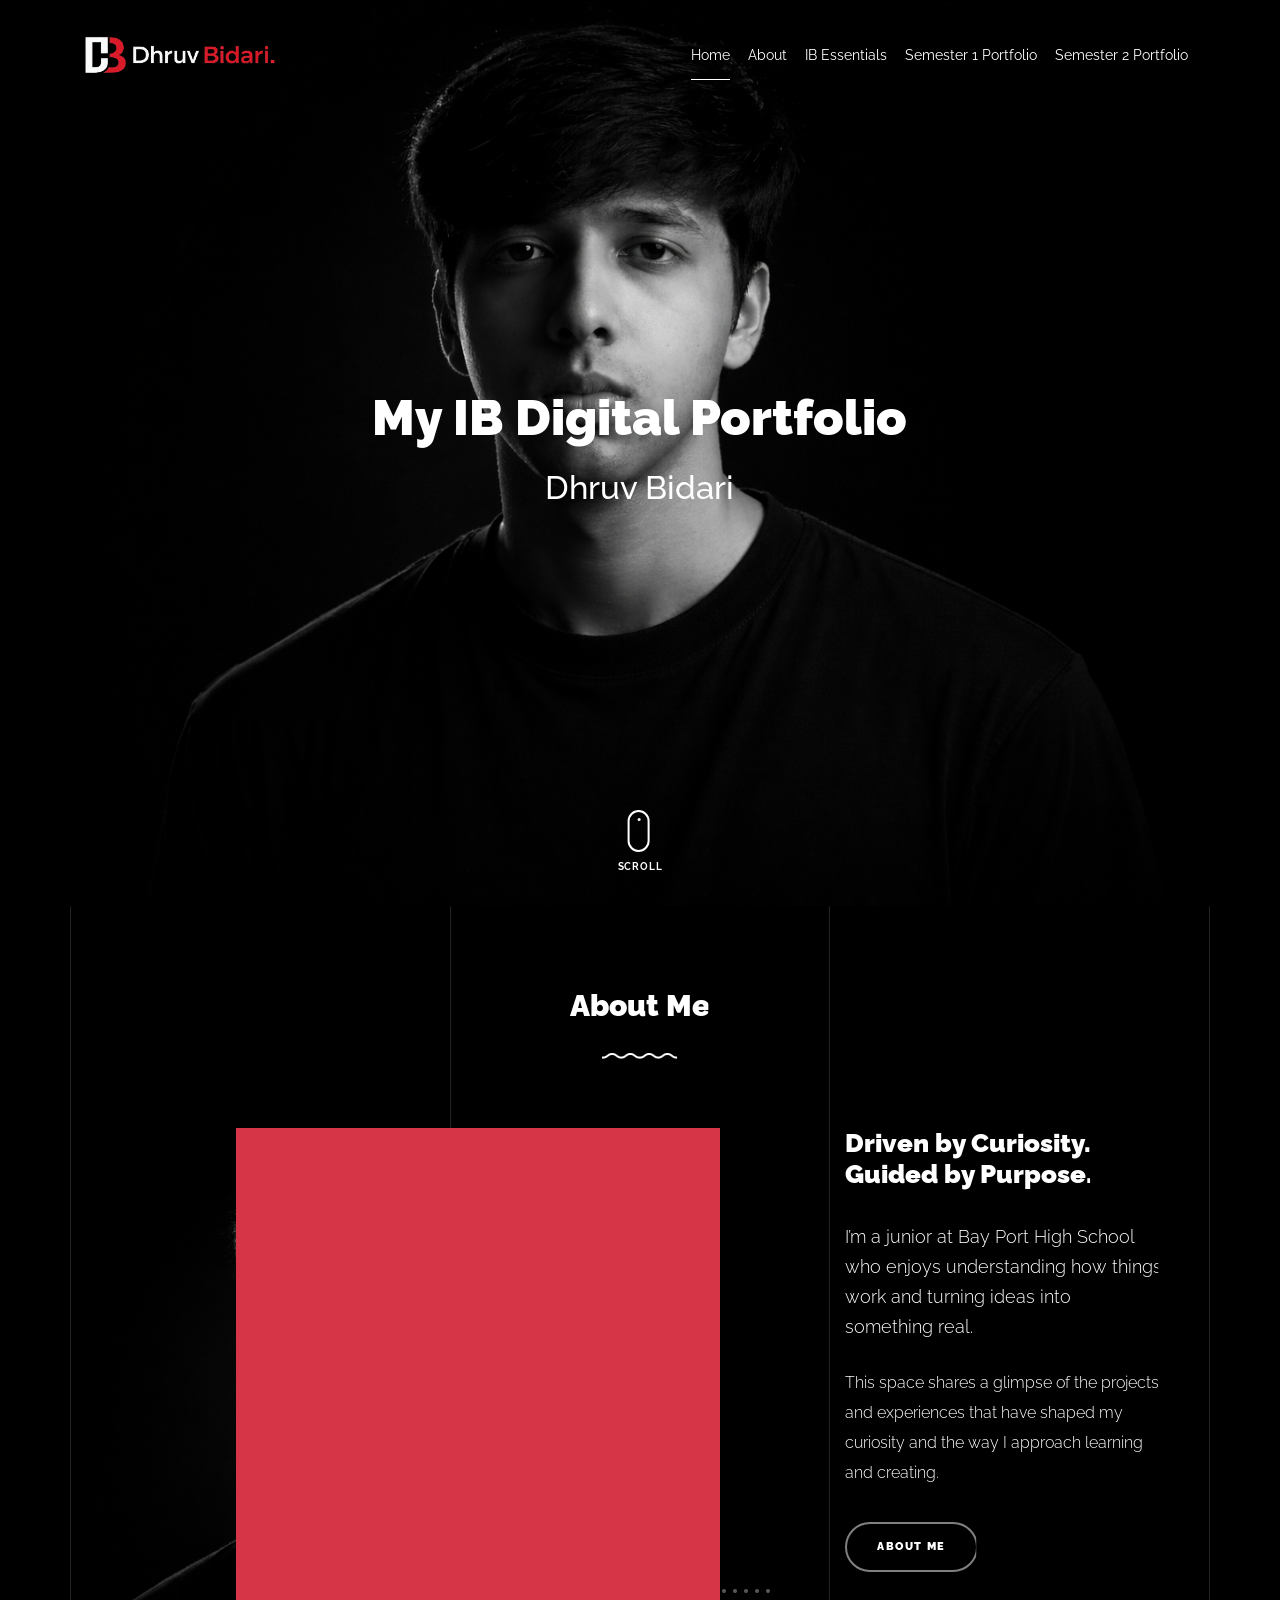
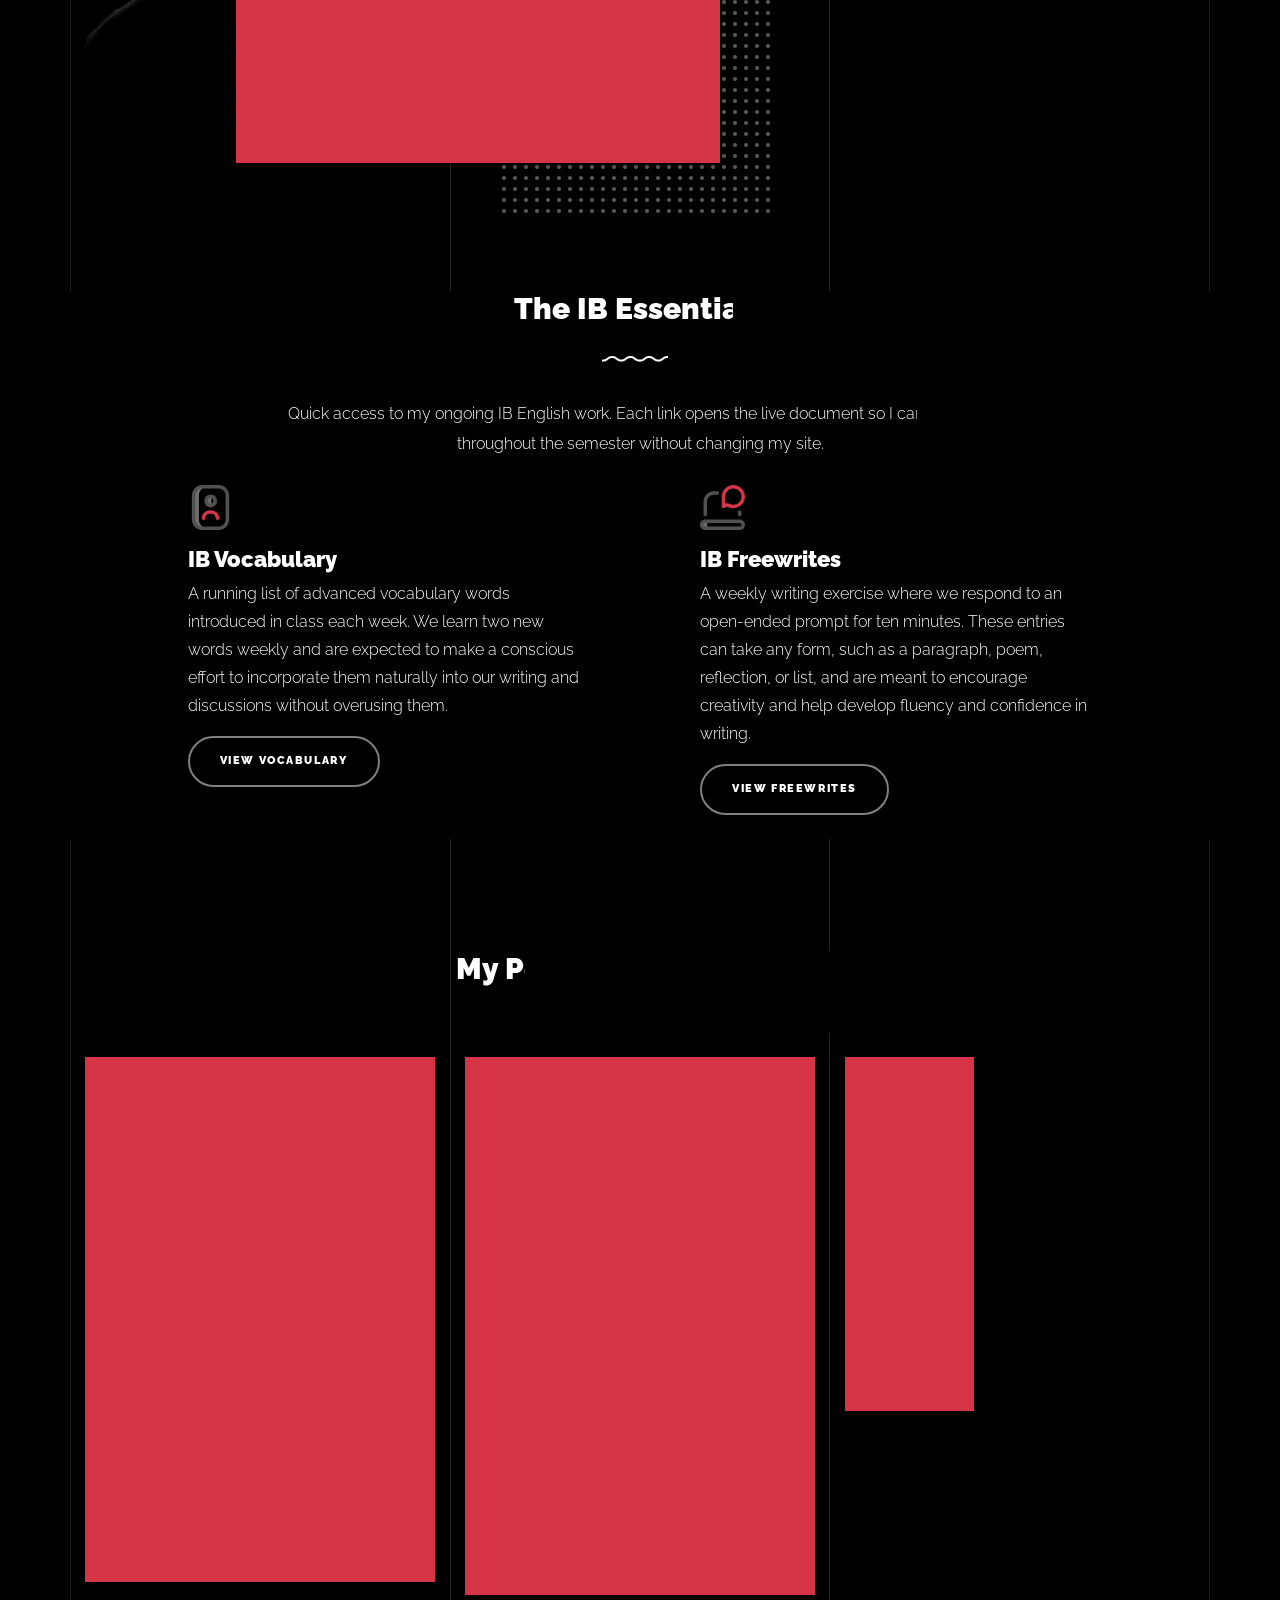
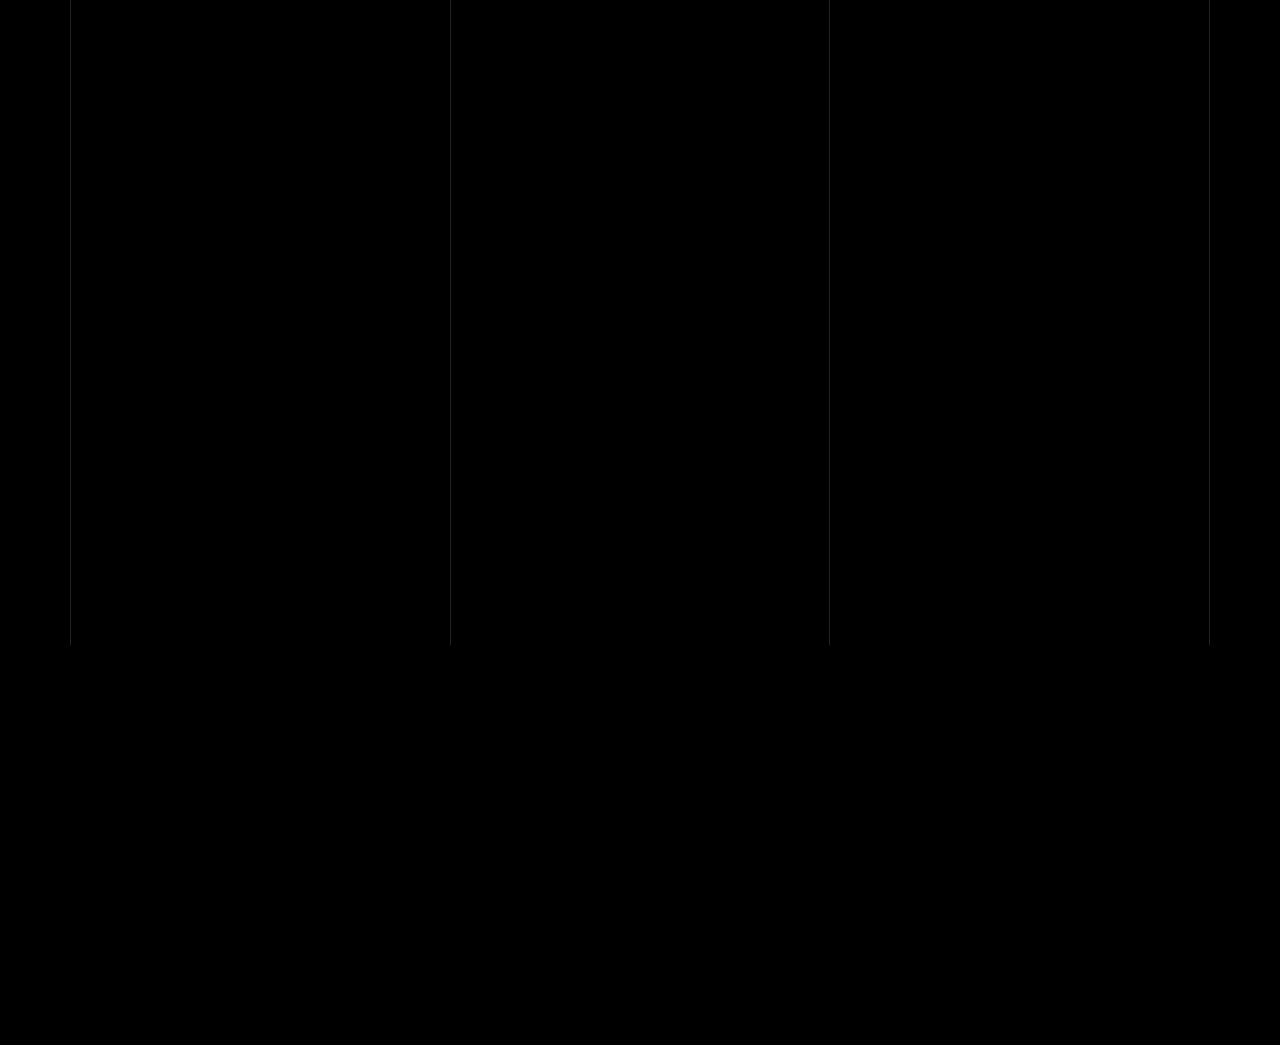
==== commit a9474023: "Update index.html" ====
--- a/index.html
+++ b/index.html
@@ -53,9 +53,9 @@
                 <a href="index.html" class="unslate_co--site-logo">
                   <img
                     id="siteLogo"
-                    src="/images/logoCustomWhite.png"
-                    data-logo-white="/images/logoCustomWhite.png"
-                    data-logo-dark="/images/logoCustomBlack.png"
+                    src="images/logoCustomWhite.png"
+                    data-logo-white="images/logoCustomWhite.png"
+                    data-logo-dark="images/logoCustomBlack.png"
                     alt=""
                   />
                 </a>
@@ -349,7 +349,7 @@
                     class="portfolio-item ajax-load-page isotope-item gsap-reveal-img"
                     data-id="1"
                     data-fit="contain"
-                    data-images="/images/kafka.jpg, /images/kafka2.jpg"
+                    data-images="images/kafka.jpg, images/kafka2.jpg"
                     data-description="The Metamorphosis by Franz Kafka explores alienation, identity, and the pressure of social expectations. The story follows Gregor Samsa, who awakens transformed into an insect and becomes increasingly isolated from his family. Kafka uses the absurd transformation to expose emotional distance and the fragility of human relationships."
                     data-link="semester1PortfolioIndividual.html#kafka"
                   >
@@ -360,7 +360,7 @@
                       </div>
                     </div>
                     <img
-                      src="/images/kafka.jpg"
+                      src="images/kafka.jpg"
                       class="lazyload img-fluid"
                       alt="Images"
                     />
@@ -376,7 +376,7 @@
                     class="portfolio-item ajax-load-page item-portrait isotope-item gsap-reveal-img"
                     data-id="3"
                     data-fit="contain"
-                    data-images="/images/calvino.jpg,/images/calvino.jpg,/images/calvino.jpg"
+                    data-images="images/calvino.jpg,images/calvino.jpg,images/calvino.jpg"
                     data-description="This entry showcases a focused piece of work completed during the unit. It highlights my planning process, revisions, and final decisions, showing how my thinking developed from an initial idea into a stronger final product. The images capture key steps and final results so the progress is visible, not just the outcome. This placeholder text will be replaced with a project-specific summary explaining goals, choices, and what I learned from feedback and reflection."
                     data-link="semester1PortfolioIndividual.html#calvino"
                   >
@@ -387,7 +387,7 @@
                       </div>
                     </div>
                     <img
-                      src="/images/calvino.jpg"
+                      src="images/calvino.jpg"
                       class="lazyload img-fluid"
                       alt="Images"
                     />
@@ -403,7 +403,7 @@
                     class="portfolio-item isotope-item gsap-reveal-img ajax-load-page"
                     data-id="4"
                     data-fit="contain"
-                    data-images="/images/szymborska.webp,/images/szymborska.webp,/images/szymborska.webp"
+                    data-images="images/szymborska.webp,images/szymborska.webp,images/szymborska.webp"
                     data-description="This entry showcases a focused piece of work completed during the unit. It highlights my planning process, revisions, and final decisions, showing how my thinking developed from an initial idea into a stronger final product. The images capture key steps and final results so the progress is visible, not just the outcome. This placeholder text will be replaced with a project-specific summary explaining goals, choices, and what I learned from feedback and reflection."
                     data-link="semester1PortfolioIndividual.html#szymborska"
                   >
@@ -414,7 +414,7 @@
                       </div>
                     </div>
                     <img
-                      src="/images/szymborska.webp"
+                      src="images/szymborska.webp"
                       class="lazyload img-fluid"
                       alt="Images"
                     />
@@ -640,7 +640,7 @@
             <div class="col-md-7">
               <div class="footer-site-logo">
                 <a href="#"
-                  ><img src="/images/logoCustomWhite.png" alt="logo"
+                  ><img src="images/logoCustomWhite.png" alt="logo"
                 /></a>
               </div>
 
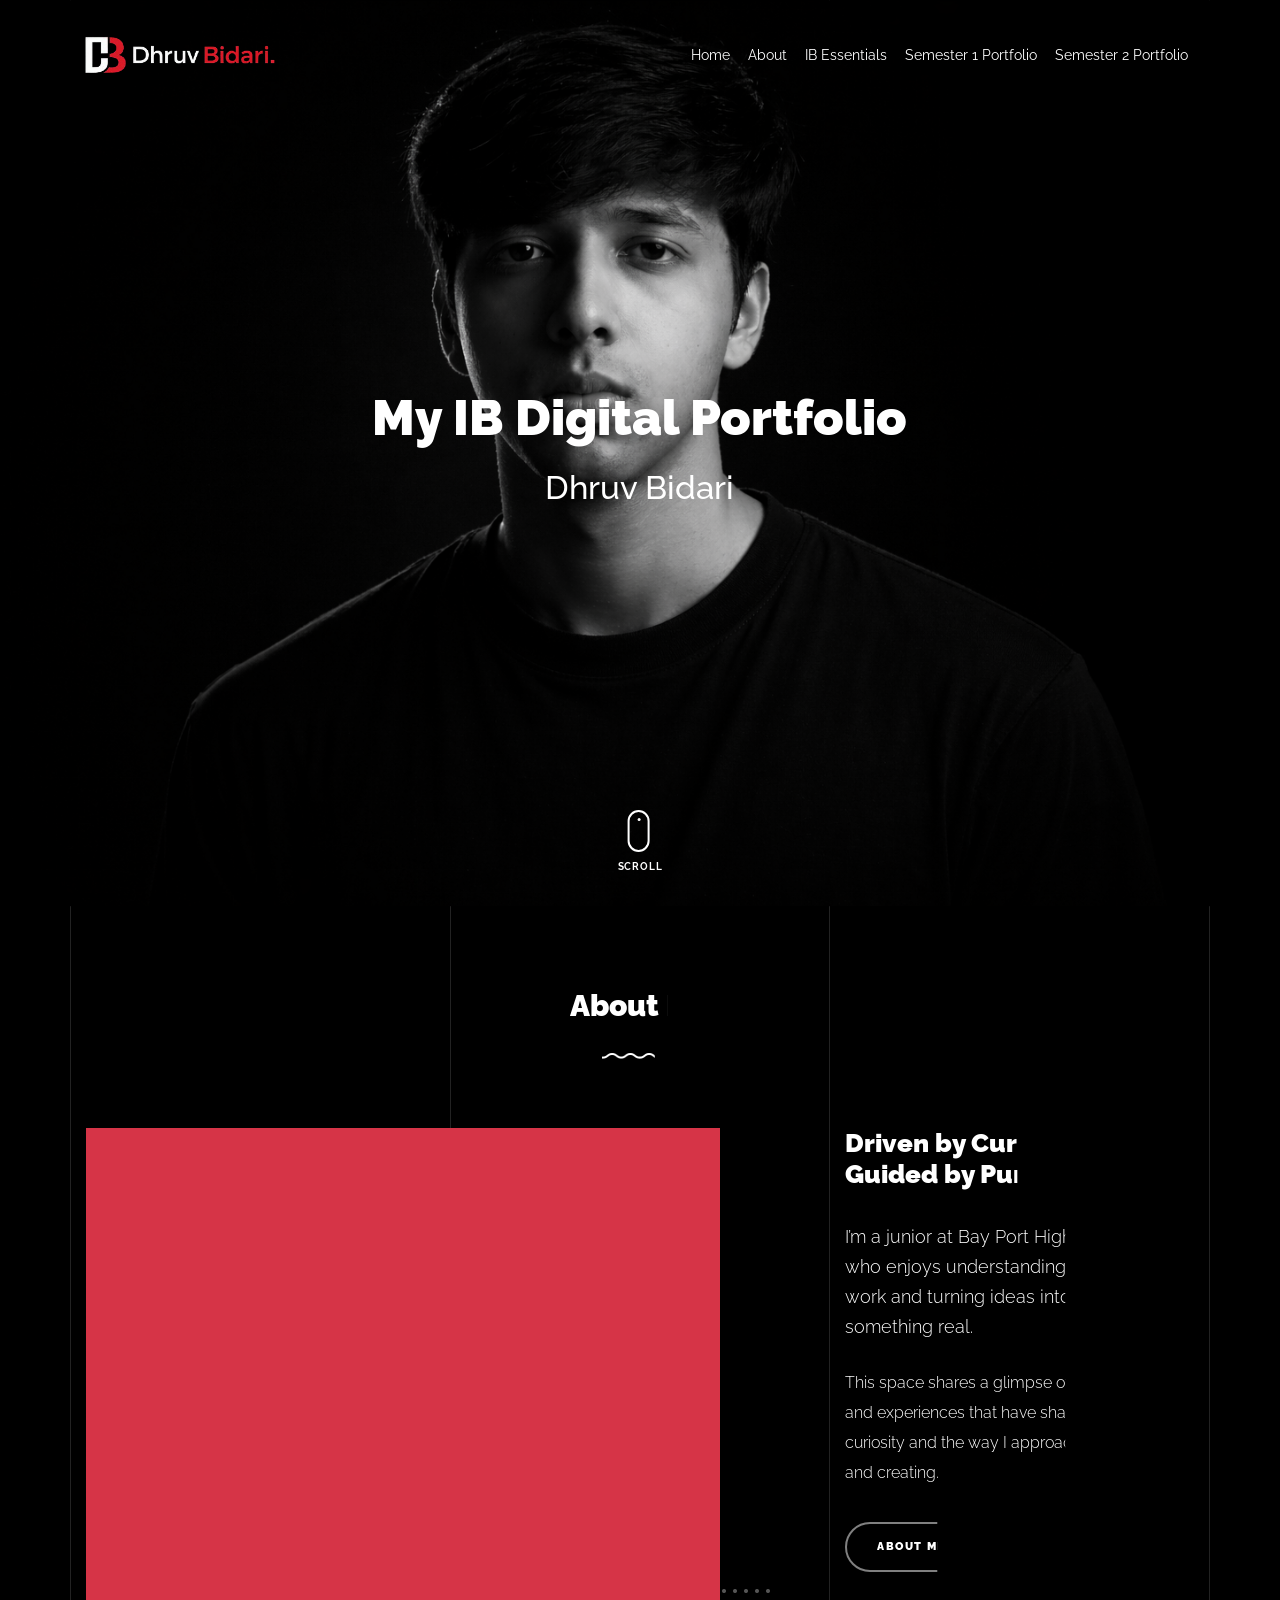
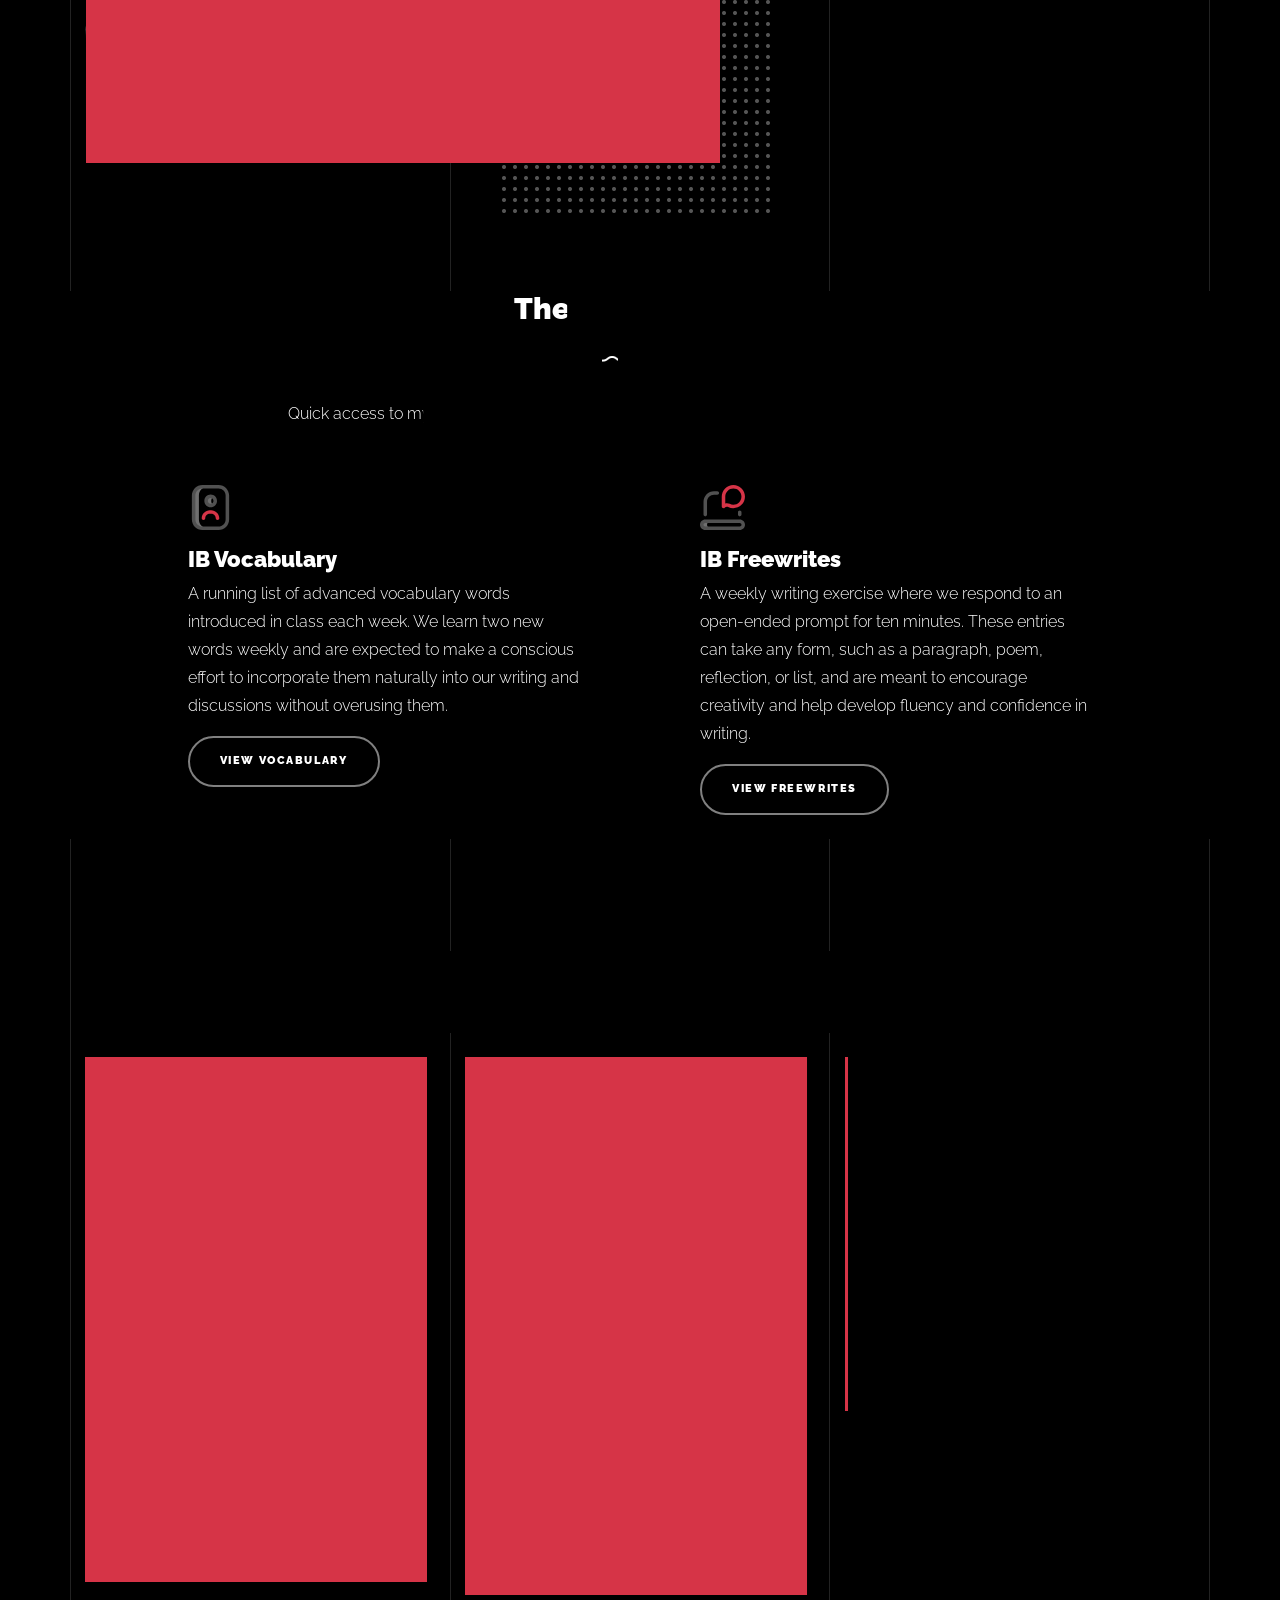
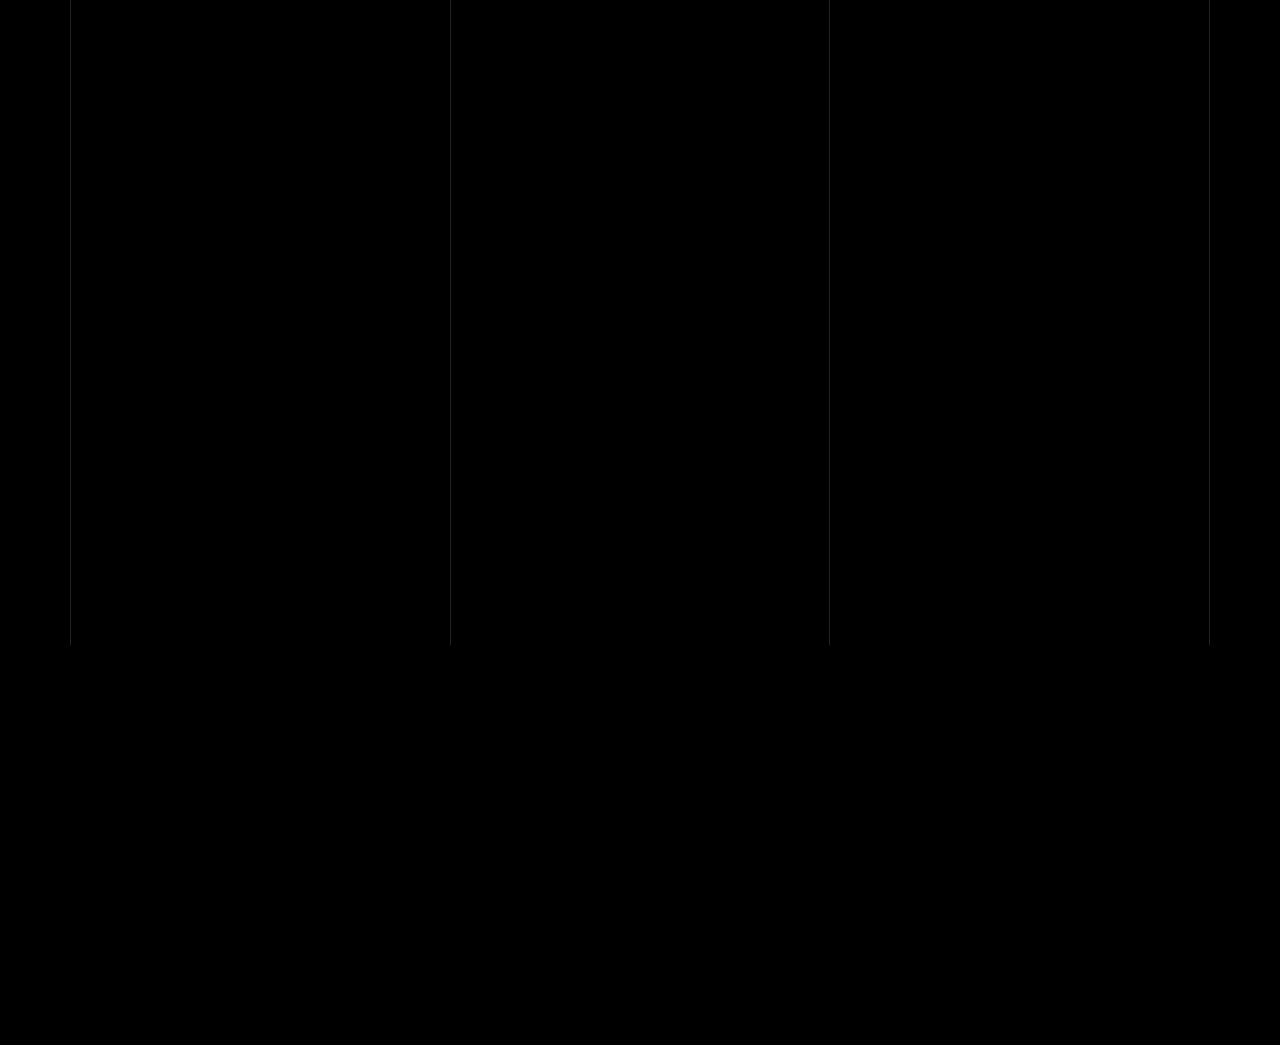
==== commit 174f1445: "changes" ====
--- a/index.html
+++ b/index.html
@@ -8,21 +8,20 @@
       content="width=device-width, initial-scale=1, shrink-to-fit=no"
     />
 
-    <meta name="description" content="" />
-    <meta name="keywords" content="html, css, javascript, jquery" />
-    <meta name="author" content="" />
+    <meta
+      name="description"
+      content="IB English Digital Portfolio of Dhruv Bidari."
+    />
 
     <link rel="stylesheet" href="css/vendor/icomoon/style.css" />
     <link rel="stylesheet" href="css/vendor/owl.carousel.min.css" />
-    <link rel="stylesheet" href="css/vendor/animate.min.css" />
     <link rel="stylesheet" href="css/vendor/aos.css" />
     <link rel="stylesheet" href="css/vendor/bootstrap.min.css" />
-    <link rel="stylesheet" href="css/vendor/jquery.fancybox.min.css" />
 
     <!-- Theme Style -->
     <link rel="stylesheet" href="css/style.css" />
   </head>
-  <body data-spy="scroll" data-target=".site-nav-target" data-offset="200">
+  <body>
     <nav class="unslate_co--site-mobile-menu">
       <div class="close-wrap d-flex">
         <a href="#" class="d-flex ml-auto js-menu-toggle">
--- a/css/style.css
+++ b/css/style.css
@@ -187,13 +187,13 @@
 }
 
 ::-moz-selection {
-  background: #000;
-  color: #fff;
+  background: #c43d3d;
+  color: #ffffff;
 }
 
 ::selection {
-  background: #000;
-  color: #fff;
+  background: #c43d3d;
+  color: #ffffff;
 }
 
 a {
@@ -2786,17 +2786,11 @@
 
 /* Portfolio description: clamp + Learn more toggle */
 .portfolio-description .desc-text {
-  /* display: -webkit-box;
-  -webkit-box-orient: vertical;
-  -webkit-line-clamp: 5;
-  overflow: hidden; */
   font-size: 14px;
 }
 
 .portfolio-description.is-expanded .desc-text {
   display: block;
-  -webkit-line-clamp: unset;
-  overflow: visible;
 }
 
 .unslate_co--footer {
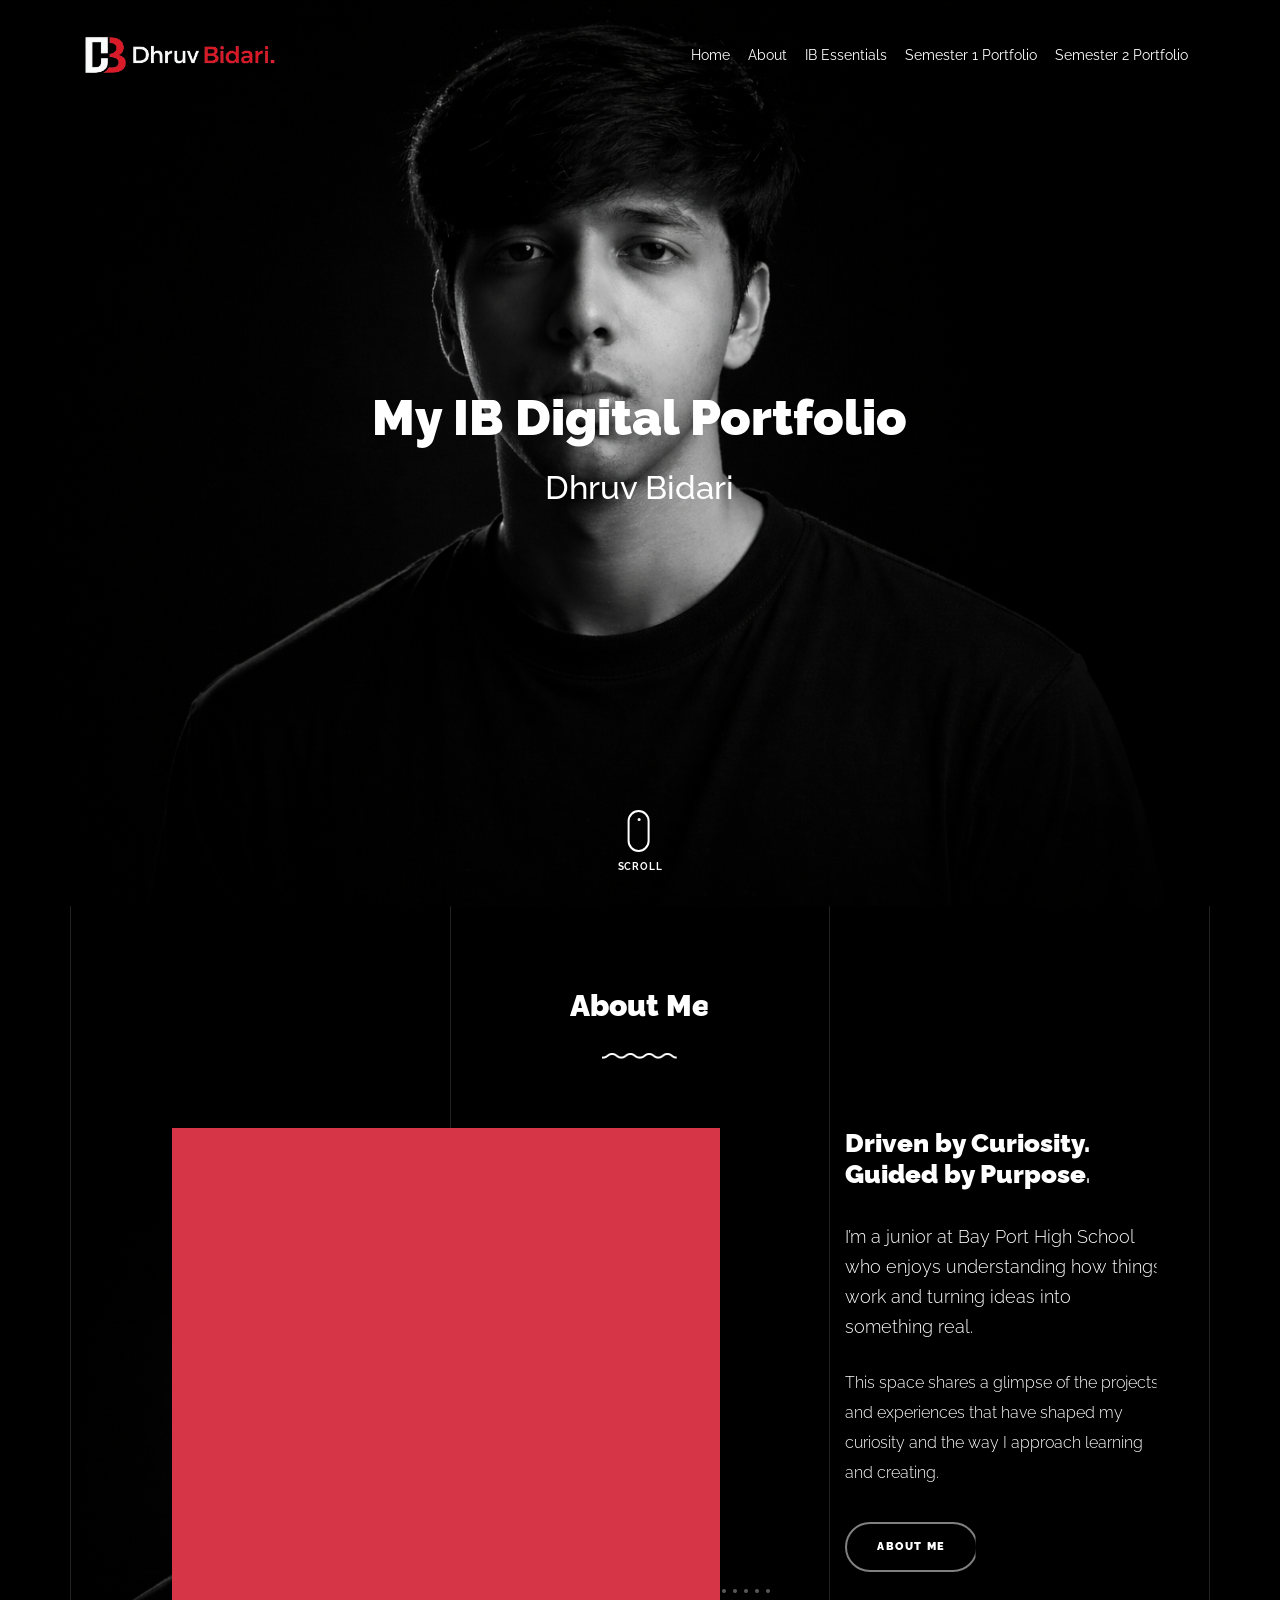
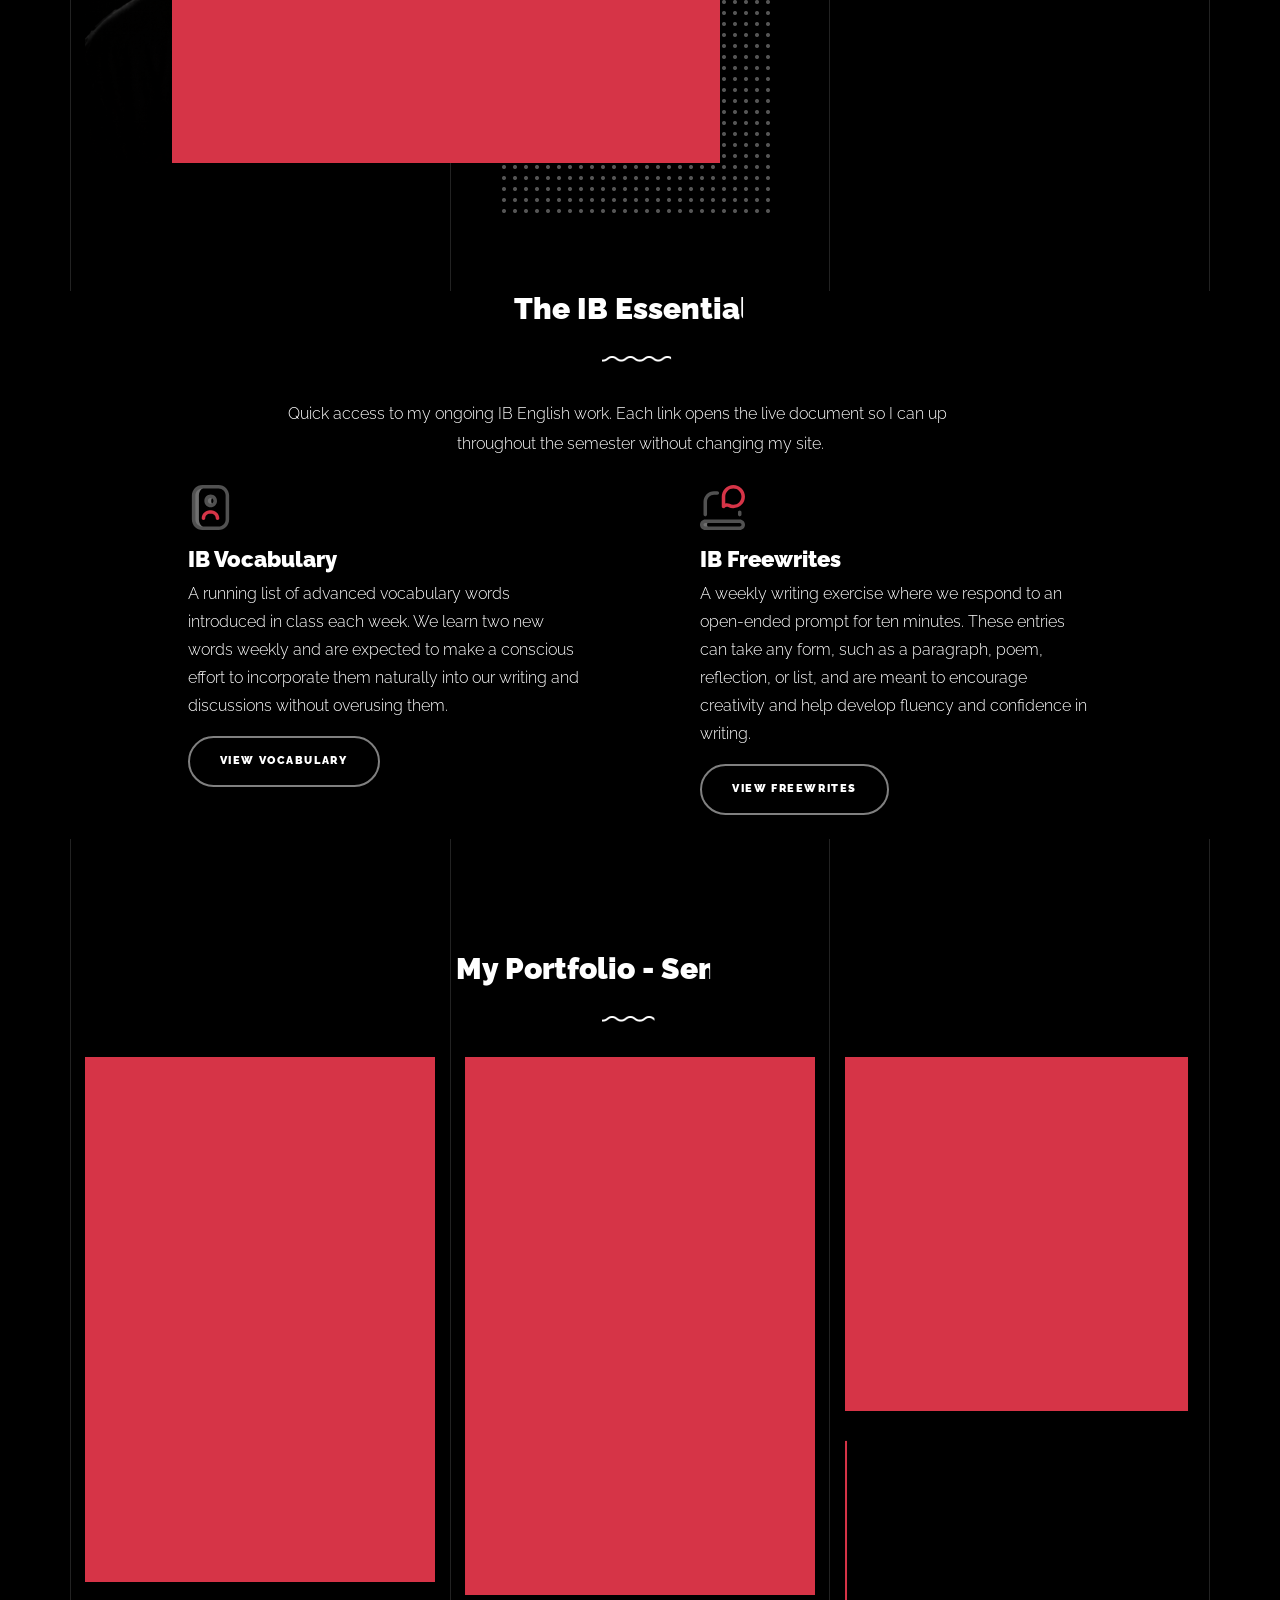
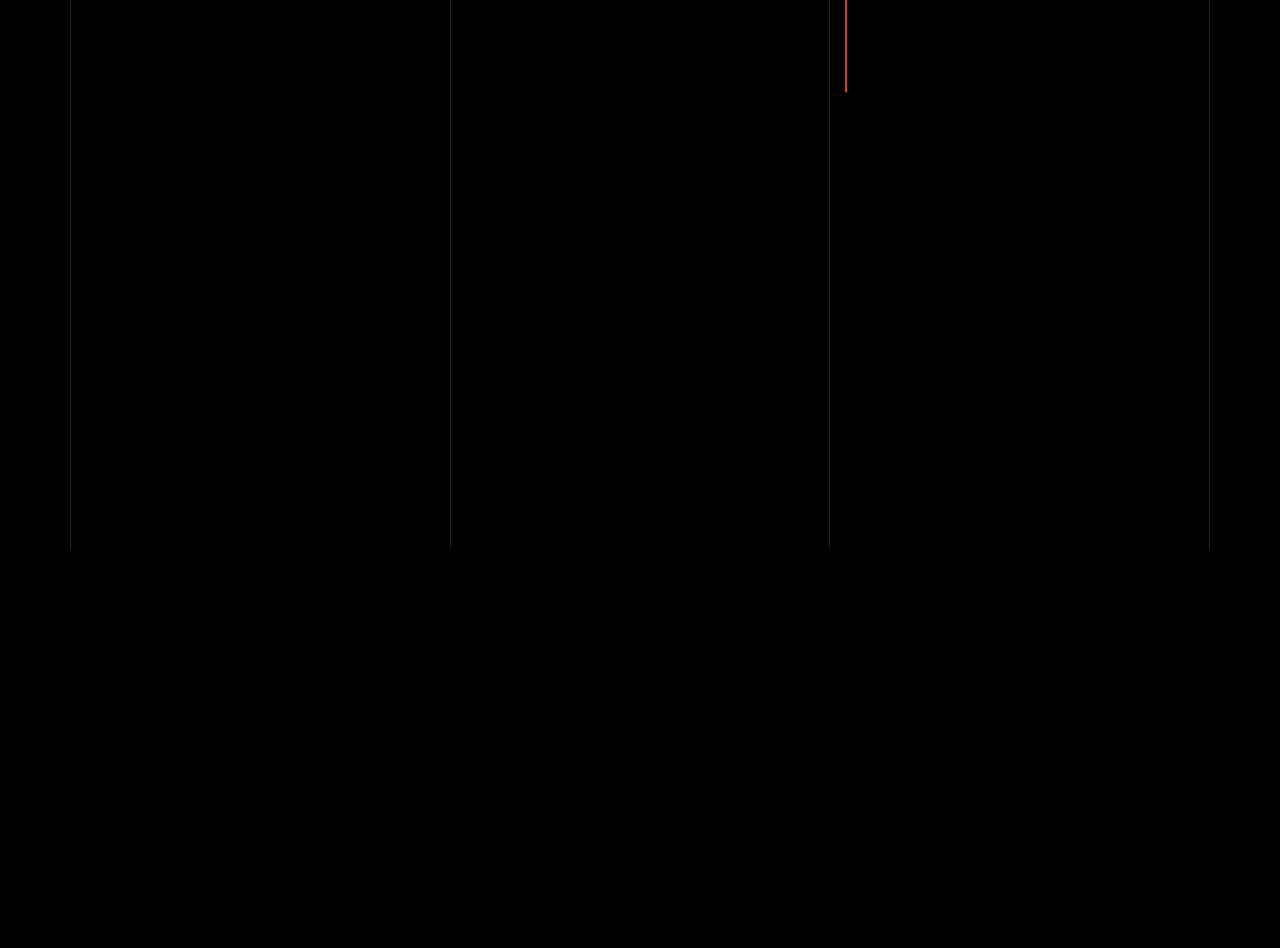
==== commit d8d2bfc9: "changes" ====
--- a/index.html
+++ b/index.html
@@ -339,7 +339,6 @@
               </div>
 
               <div id="posts" class="row gutter-isotope-item">
-                <!-- 1) Shoe Rebranding (Kafka) -->
                 <div
                   class="item web branding col-sm-6 col-md-6 col-lg-4 isotope-mb-2"
                 >
@@ -366,7 +365,6 @@
                   </a>
                 </div>
 
-                <!-- 2) Reworking (Calvino) -->
                 <div
                   class="item branding packaging illustration col-sm-6 col-md-6 col-lg-4 isotope-mb-2"
                 >
@@ -375,8 +373,8 @@
                     class="portfolio-item ajax-load-page item-portrait isotope-item gsap-reveal-img"
                     data-id="3"
                     data-fit="contain"
-                    data-images="images/calvino.jpg,images/calvino.jpg,images/calvino.jpg"
-                    data-description="This entry showcases a focused piece of work completed during the unit. It highlights my planning process, revisions, and final decisions, showing how my thinking developed from an initial idea into a stronger final product. The images capture key steps and final results so the progress is visible, not just the outcome. This placeholder text will be replaced with a project-specific summary explaining goals, choices, and what I learned from feedback and reflection."
+                    data-images="images/calvino.jpg,images/calvino2.jpg"
+                    data-description="The Nonexistent Knight by Italo Calvino explores identity, duty, and the tension between appearance and reality. The story follows Agilulf, a knight who exists only through his strict adherence to rules and honor despite lacking a physical body. The Nonexistent Knight uses absurdity and satire to question what truly defines a person’s identity and purpose."
                     data-link="semester1PortfolioIndividual.html#calvino"
                   >
                     <div class="overlay">
@@ -393,7 +391,6 @@
                   </a>
                 </div>
 
-                <!-- 3) Modern Building (Szymborska) -->
                 <div
                   class="item branding packaging col-sm-6 col-md-6 col-lg-4 isotope-mb-2"
                 >
@@ -402,8 +399,8 @@
                     class="portfolio-item isotope-item gsap-reveal-img ajax-load-page"
                     data-id="4"
                     data-fit="contain"
-                    data-images="images/szymborska.webp,images/szymborska.webp,images/szymborska.webp"
-                    data-description="This entry showcases a focused piece of work completed during the unit. It highlights my planning process, revisions, and final decisions, showing how my thinking developed from an initial idea into a stronger final product. The images capture key steps and final results so the progress is visible, not just the outcome. This placeholder text will be replaced with a project-specific summary explaining goals, choices, and what I learned from feedback and reflection."
+                    data-images="images/szymborska.webp,images/szymborska2.webp"
+                    data-description="Wisława Szymborska writes poetry that reflects on everyday life, human nature, and the mysteries of existence. Her poems often use simple observations, among other literary techniques, to explore complex philosophical ideas about knowledge and what it truly means to be human."
                     data-link="semester1PortfolioIndividual.html#szymborska"
                   >
                     <div class="overlay">
@@ -419,8 +416,6 @@
                     />
                   </a>
                 </div>
-
-                <!-- 4) Watch (Performative Literacy) — converted to ajax like the others -->
                 <div
                   class="item web packaging col-sm-6 col-md-6 col-lg-4 isotope-mb-2"
                 >
@@ -428,9 +423,9 @@
                     href="#"
                     class="portfolio-item ajax-load-page isotope-item gsap-reveal-img"
                     data-id="5"
-                    data-fit="cover"
-                    data-images="images/performativeLiteracy.png,images/performativeLiteracy.png,images/performativeLiteracy.png"
-                    data-description="This entry showcases a focused piece of work completed during the unit. It highlights my planning process, revisions, and final decisions, showing how my thinking developed from an initial idea into a stronger final product. The images capture key steps and final results so the progress is visible, not just the outcome. This placeholder text will be replaced with a project-specific summary explaining goals, choices, and what I learned from feedback and reflection."
+                    data-fit="contain"
+                    data-images="images/performativeLiteracy.png,images/performativeLiteracy2.png"
+                    data-description="An interactive 3D model of Gregor Samsa’s house created using Three.js. The project visually represents the setting of The Metamorphosis through animation and spatial exploration, allowing viewers to experience the confined environment that reflects Gregor’s isolation."
                     data-link="semester1PortfolioIndividual.html#performative"
                   >
                     <div class="overlay">
@@ -447,7 +442,6 @@
                   </a>
                 </div>
 
-                <!-- 5) Shoe Rebranding (Literature in Motion) — converted to ajax like the others -->
                 <div
                   class="item illustration packaging col-sm-6 col-md-6 col-lg-4 isotope-mb-2"
                 >
@@ -455,9 +449,9 @@
                     href="#"
                     class="portfolio-item ajax-load-page isotope-item gsap-reveal-img"
                     data-id="6"
-                    data-fit="cover"
-                    data-images="images/literatureInMotion.jpg,images/literatureInMotion.jpg,images/literatureInMotion.jpg"
-                    data-description="This entry showcases a focused piece of work completed during the unit. It highlights my planning process, revisions, and final decisions, showing how my thinking developed from an initial idea into a stronger final product. The images capture key steps and final results so the progress is visible, not just the outcome. This placeholder text will be replaced with a project-specific summary explaining goals, choices, and what I learned from feedback and reflection."
+                    data-fit="contain"
+                    data-images="images/literatureInMotion.jpg,images/literatureInMotion2.jpg"
+                    data-description="A group project where we programmed a Dash robot to physically represent the themes and literary techniques in The Sudden Walk. Through movement, speed changes, and breaking out of a boxed space, the robot symbolized the character’s impulsive decision and the tension between confinement and freedom."
                     data-link="semester1PortfolioIndividual.html#lit-motion"
                   >
                     <div class="overlay">
@@ -474,7 +468,6 @@
                   </a>
                 </div>
 
-                <!-- 6) Reshape (Semester 1 Reflection) -->
                 <div
                   class="item web branding col-sm-6 col-md-6 col-lg-4 isotope-mb-2"
                 >
@@ -483,8 +476,8 @@
                     class="portfolio-item ajax-load-page item-portrait isotope-item gsap-reveal-img"
                     data-id="2"
                     data-fit="contain"
-                    data-images="images/reflection1.jpg,images/reflection1.jpg,images/reflection1.jpg"
-                    data-description="This entry showcases a focused piece of work completed during the unit. It highlights my planning process, revisions, and final decisions, showing how my thinking developed from an initial idea into a stronger final product. The images capture key steps and final results so the progress is visible, not just the outcome. This placeholder text will be replaced with a project-specific summary explaining goals, choices, and what I learned from feedback and reflection."
+                    data-images="images/reflectionSemester1-1.jpg,images/reflectionSemester1-2.jpg"
+                    data-description="A reflection on my learning throughout the first semester of IB English, focusing on how studying authors like Kafka, Calvino, and Szymborska helped me develop stronger analytical skills and a deeper understanding of how literature explores complex human experiences."
                     data-link="semester1PortfolioIndividual.html#semester1-reflection"
                   >
                     <div class="overlay">
@@ -494,14 +487,13 @@
                       </div>
                     </div>
                     <img
-                      src="images/reflection1.jpg"
+                      src="images/reflectionSemester1-1.jpg"
                       class="lazyload img-fluid"
                       alt="Images"
                     />
                   </a>
                 </div>
               </div>
-              <!-- END #posts -->
             </div>
           </div>
         </div>
--- a/css/style.css
+++ b/css/style.css
@@ -41,6 +41,10 @@
 /* Optional: make anchor targets land below the fixed nav */
 .unslate_co--section {
   scroll-margin-top: 140px;
+}
+
+.unit-link {
+  cursor: default !important;
 }
 
 /* ===== CV MODAL tweaks to match existing sliders ===== */
@@ -1452,6 +1456,10 @@
   margin-top: 25px;
 }
 
+.unit-desc-mode a {
+  text-decoration: 1px solid underline !important;
+}
+
 /* "red theme" links inside unit sections */
 .unit-link,
 .unit-summary a,
@@ -1562,6 +1570,10 @@
   opacity: 1;
   transform: translateY(0);
   pointer-events: auto;
+}
+
+.unit-desc-mode p:last-child {
+  margin-bottom: 0 !important;
 }
 
 /* Scroll anchor so "Top 5" lands with the whole card visible */
@@ -1663,8 +1675,8 @@
 .top5-body h4 {
   margin: 0 0 6px 0;
   font-weight: 900;
-  font-size: 15px; /* smaller title */
-  line-height: 1.15; /* tighter so it aligns with the number */
+  font-size: 18px;
+  line-height: 1.15;
 }
 
 .top5-body {
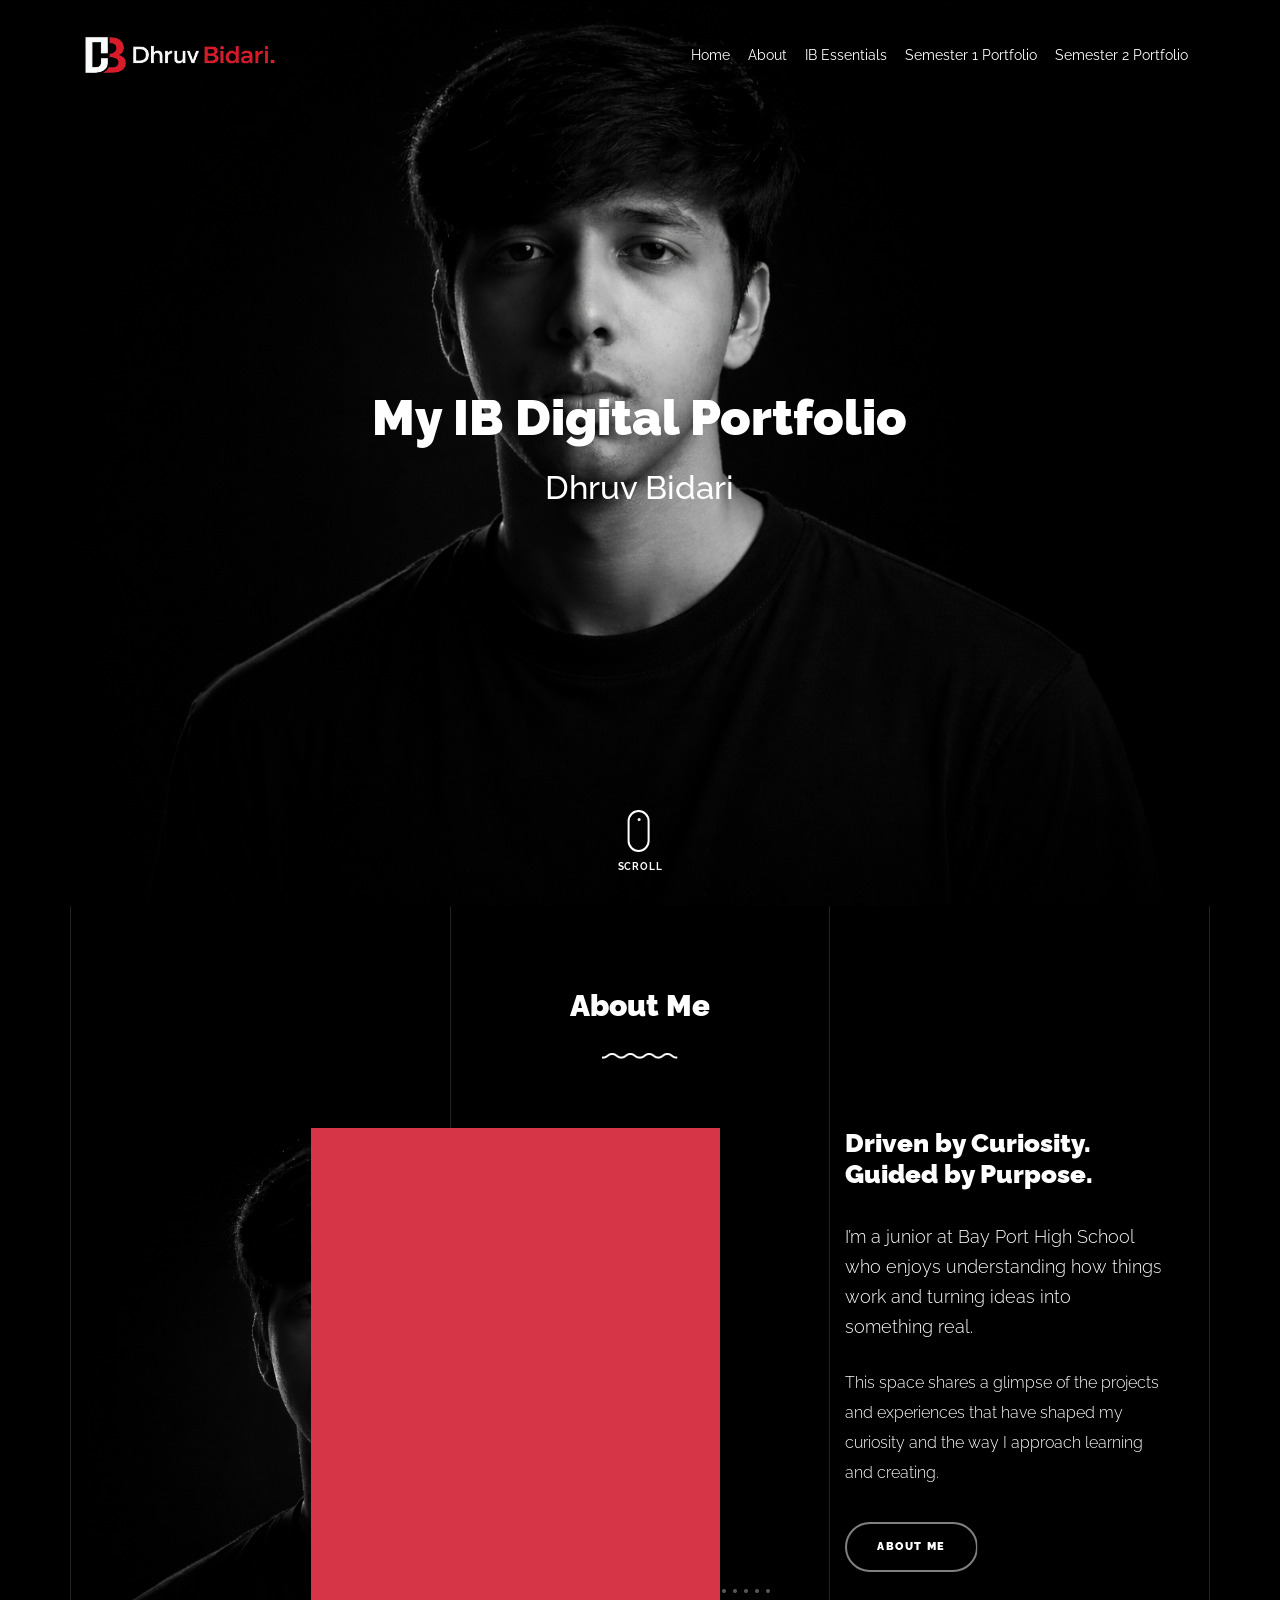
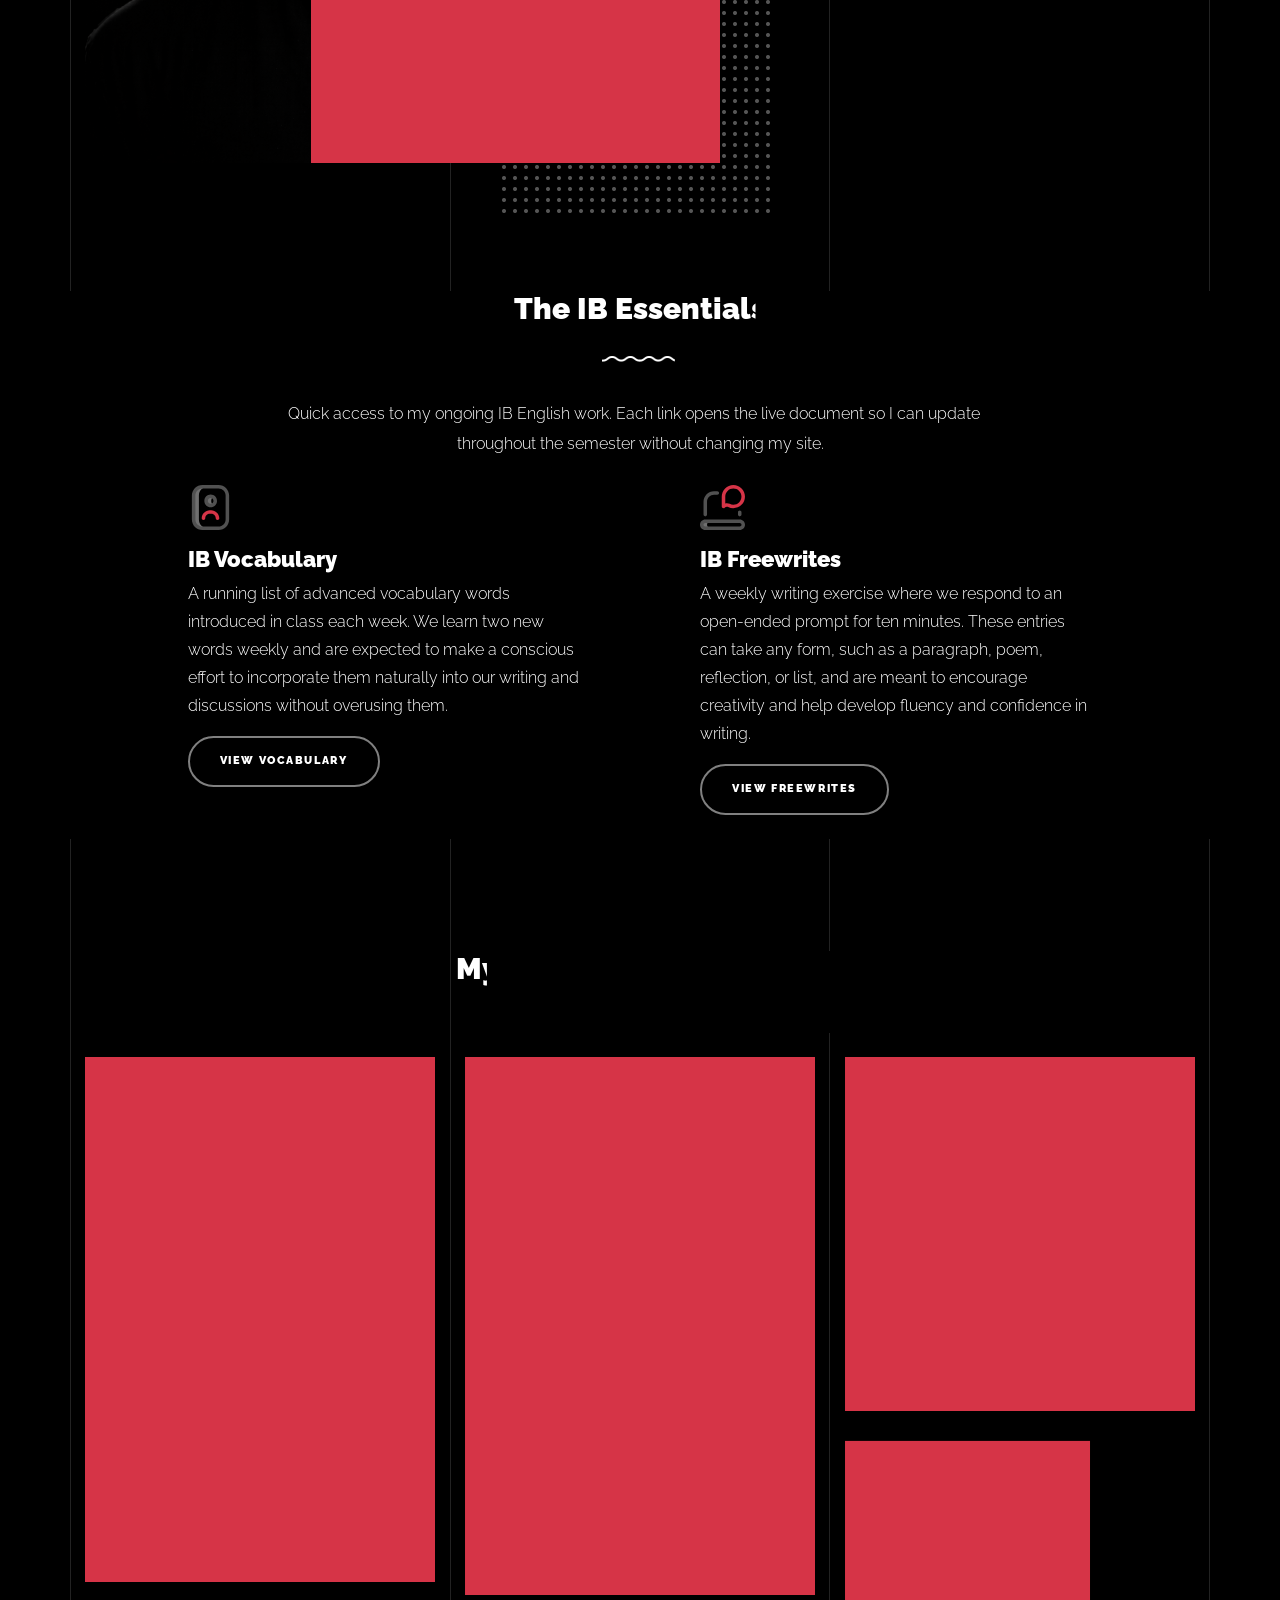
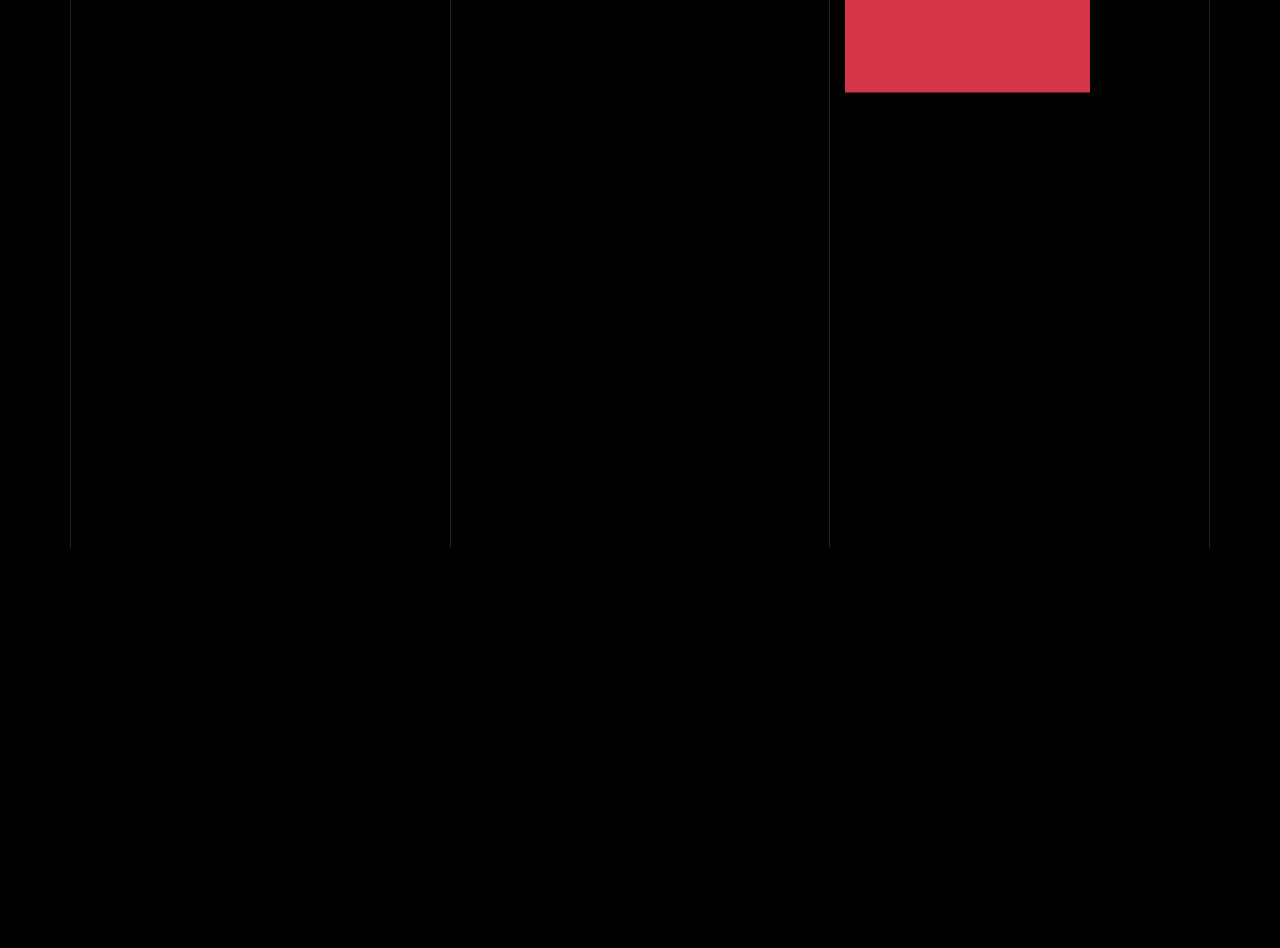
==== commit 433ecb7c: "changes" ====
--- a/index.html
+++ b/index.html
@@ -49,7 +49,7 @@
             <div class="row align-items-center justify-content-between">
               <!-- Logo LEFT -->
               <div class="col-auto">
-                <a href="index.html" class="unslate_co--site-logo">
+                <a href="./#home-section" class="unslate_co--site-logo">
                   <img
                     id="siteLogo"
                     src="images/logoCustomWhite.png"
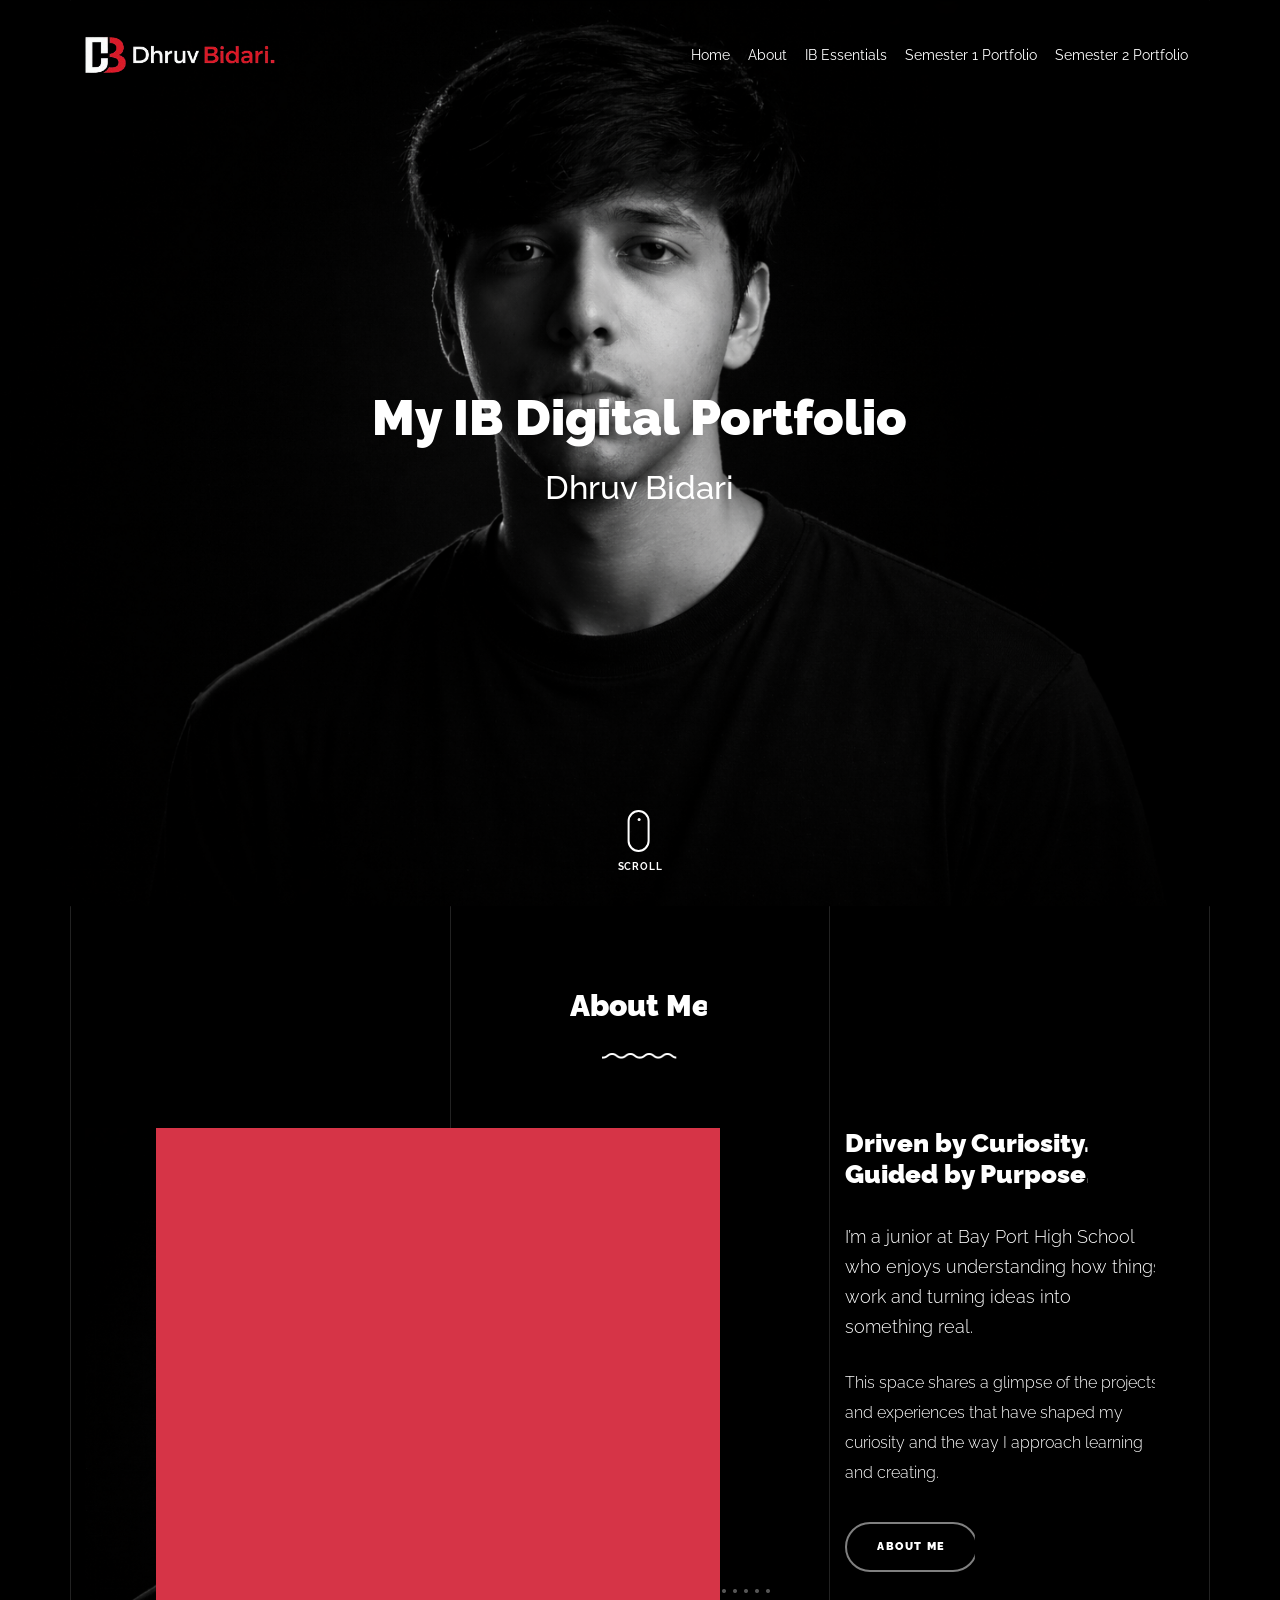
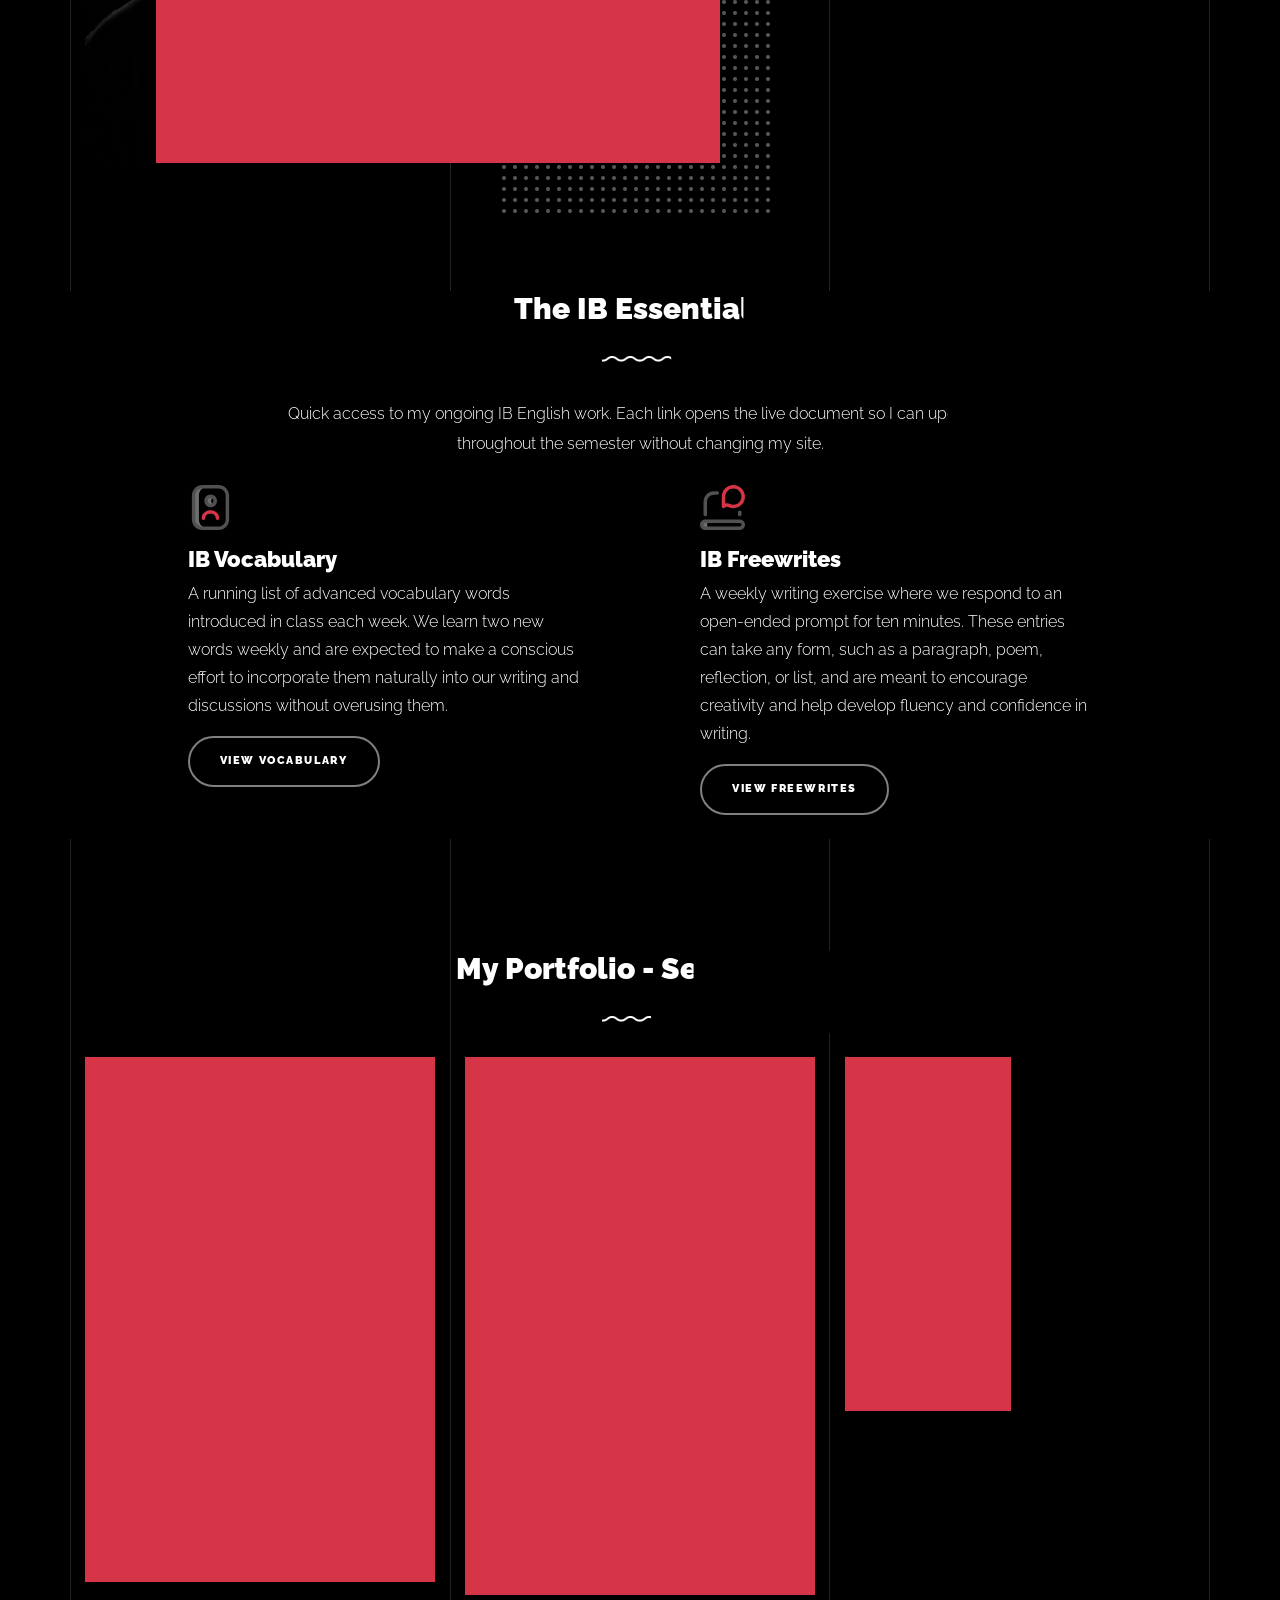
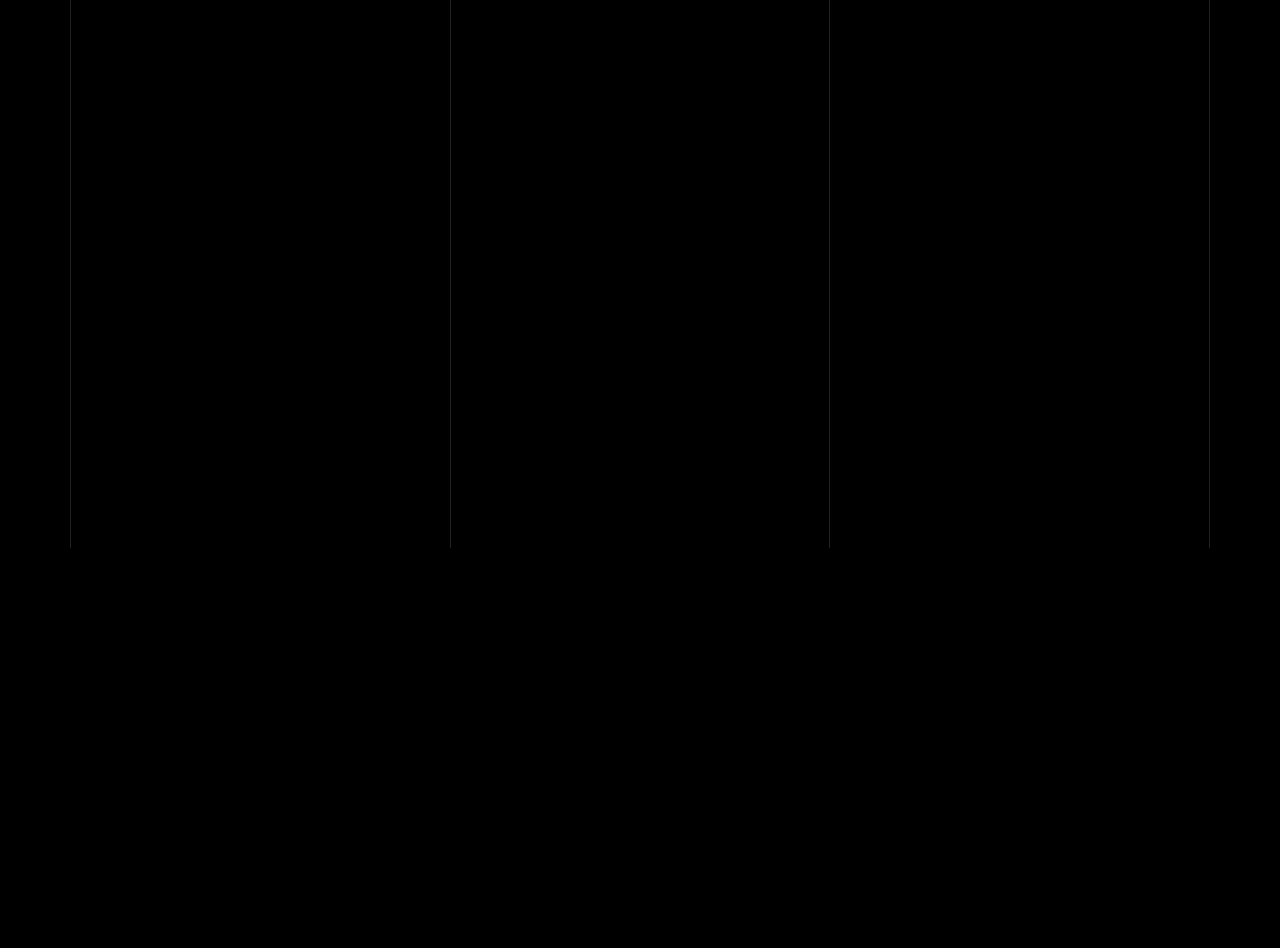
==== commit 10bd6254: "changes" ====
--- a/index.html
+++ b/index.html
@@ -343,7 +343,7 @@
                   class="item web branding col-sm-6 col-md-6 col-lg-4 isotope-mb-2"
                 >
                   <a
-                    href="#"
+                    href="javascript:void(0)"
                     class="portfolio-item ajax-load-page isotope-item gsap-reveal-img"
                     data-id="1"
                     data-fit="contain"
@@ -420,7 +420,7 @@
                   class="item web packaging col-sm-6 col-md-6 col-lg-4 isotope-mb-2"
                 >
                   <a
-                    href="#"
+                    href="javascript:void(0)"
                     class="portfolio-item ajax-load-page isotope-item gsap-reveal-img"
                     data-id="5"
                     data-fit="contain"
@@ -446,7 +446,7 @@
                   class="item illustration packaging col-sm-6 col-md-6 col-lg-4 isotope-mb-2"
                 >
                   <a
-                    href="#"
+                    href="javascript:void(0)"
                     class="portfolio-item ajax-load-page isotope-item gsap-reveal-img"
                     data-id="6"
                     data-fit="contain"
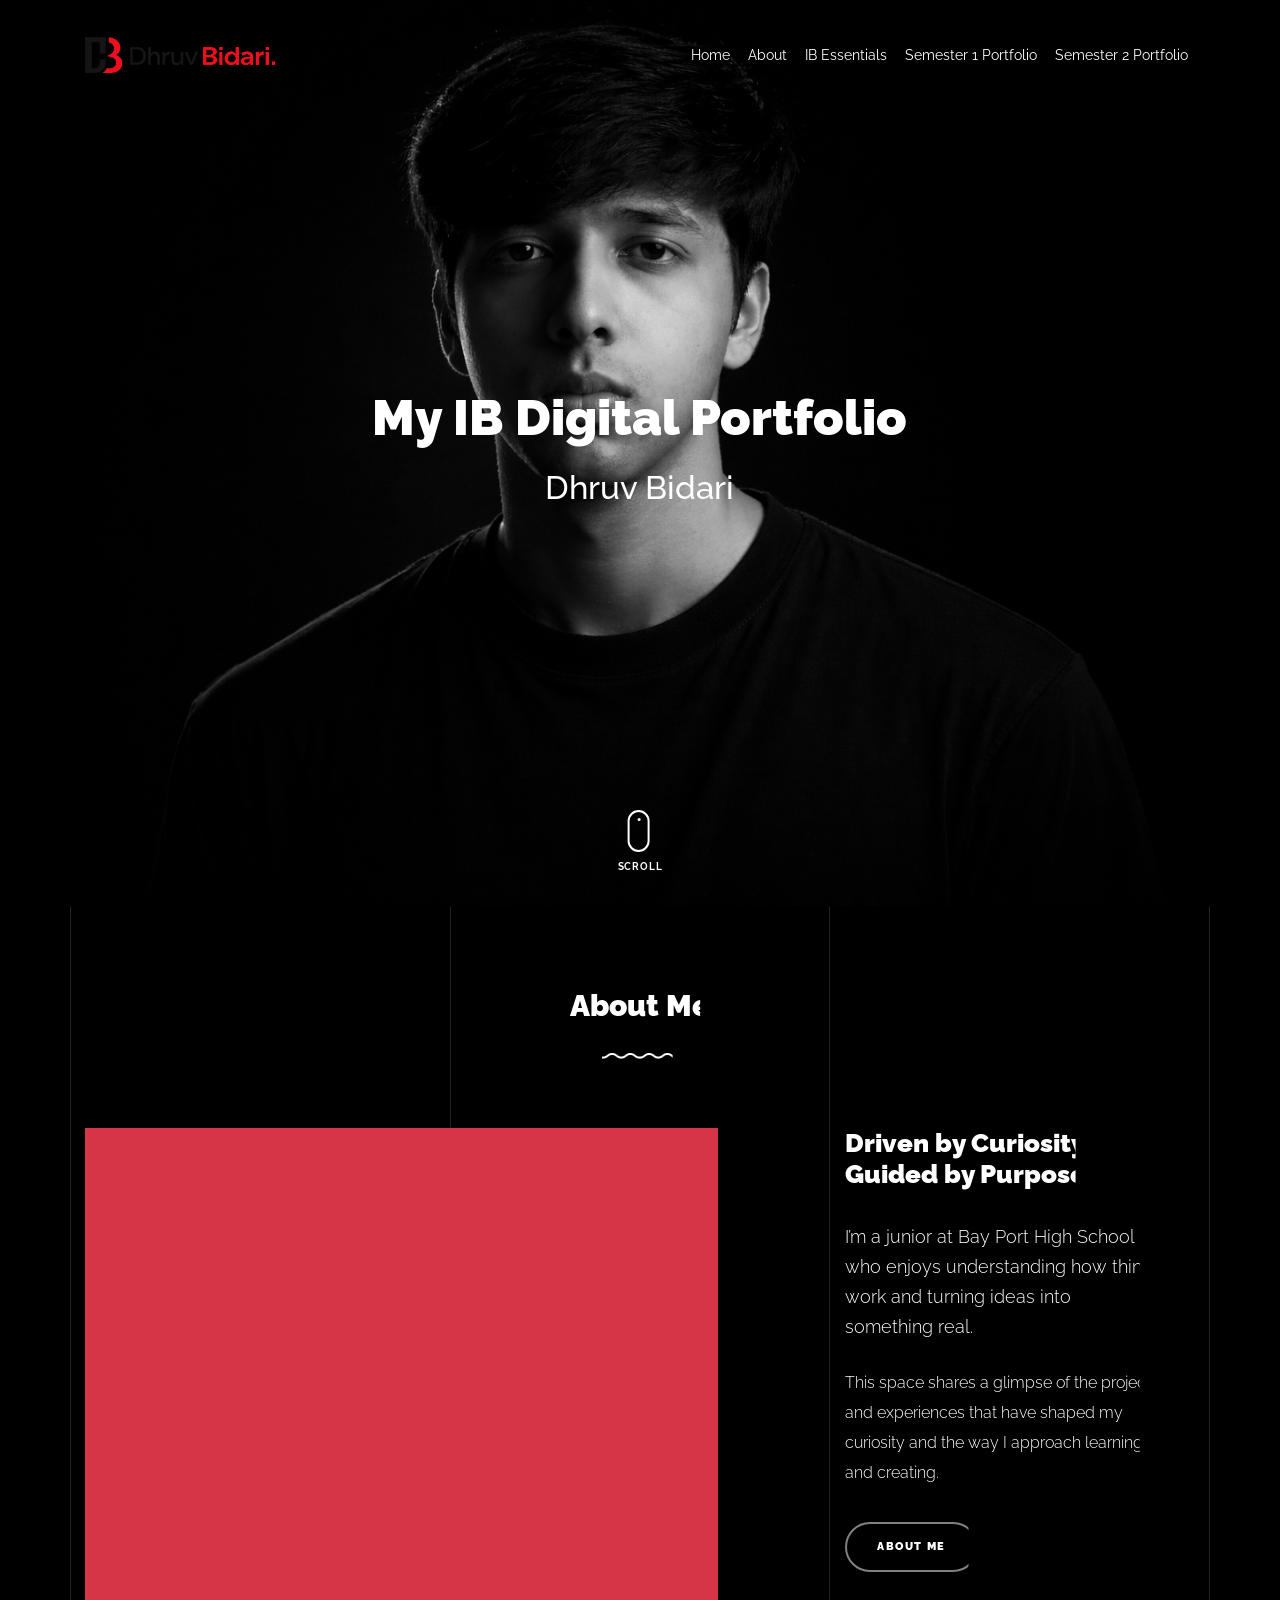
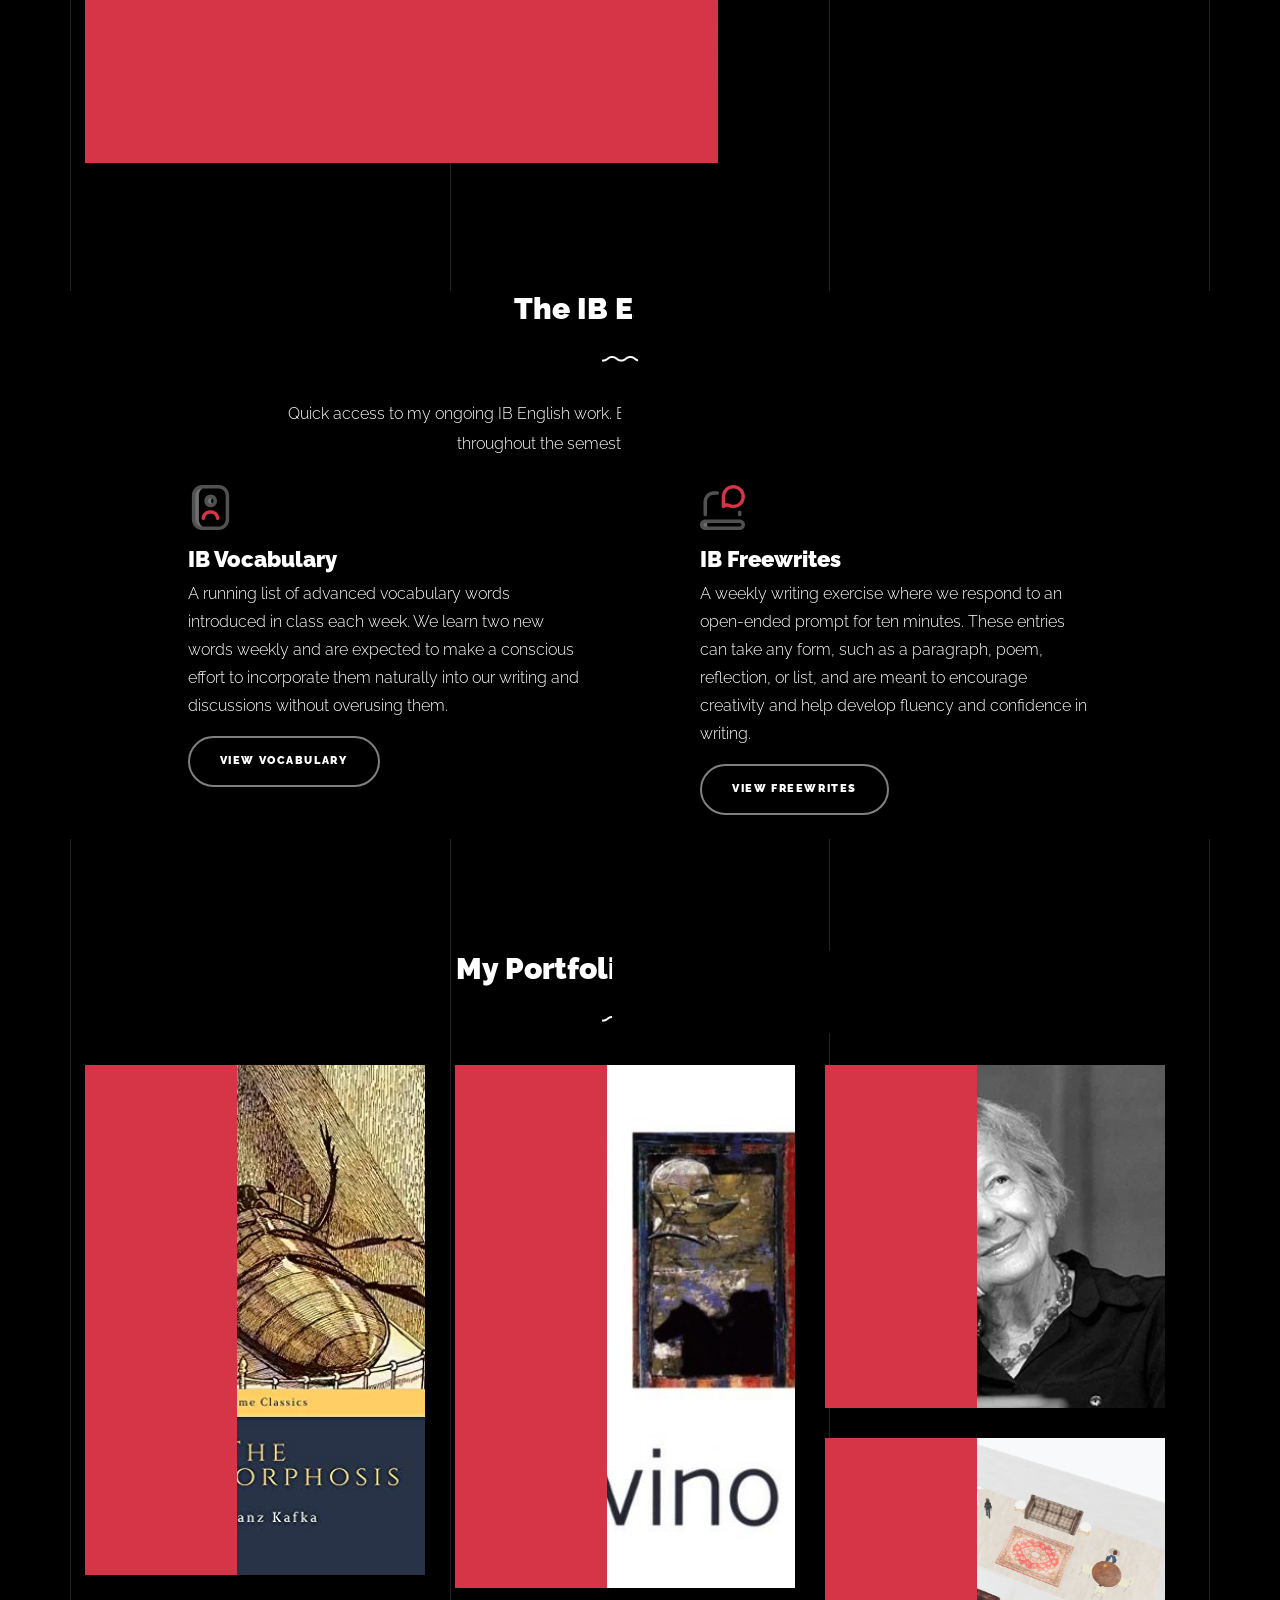
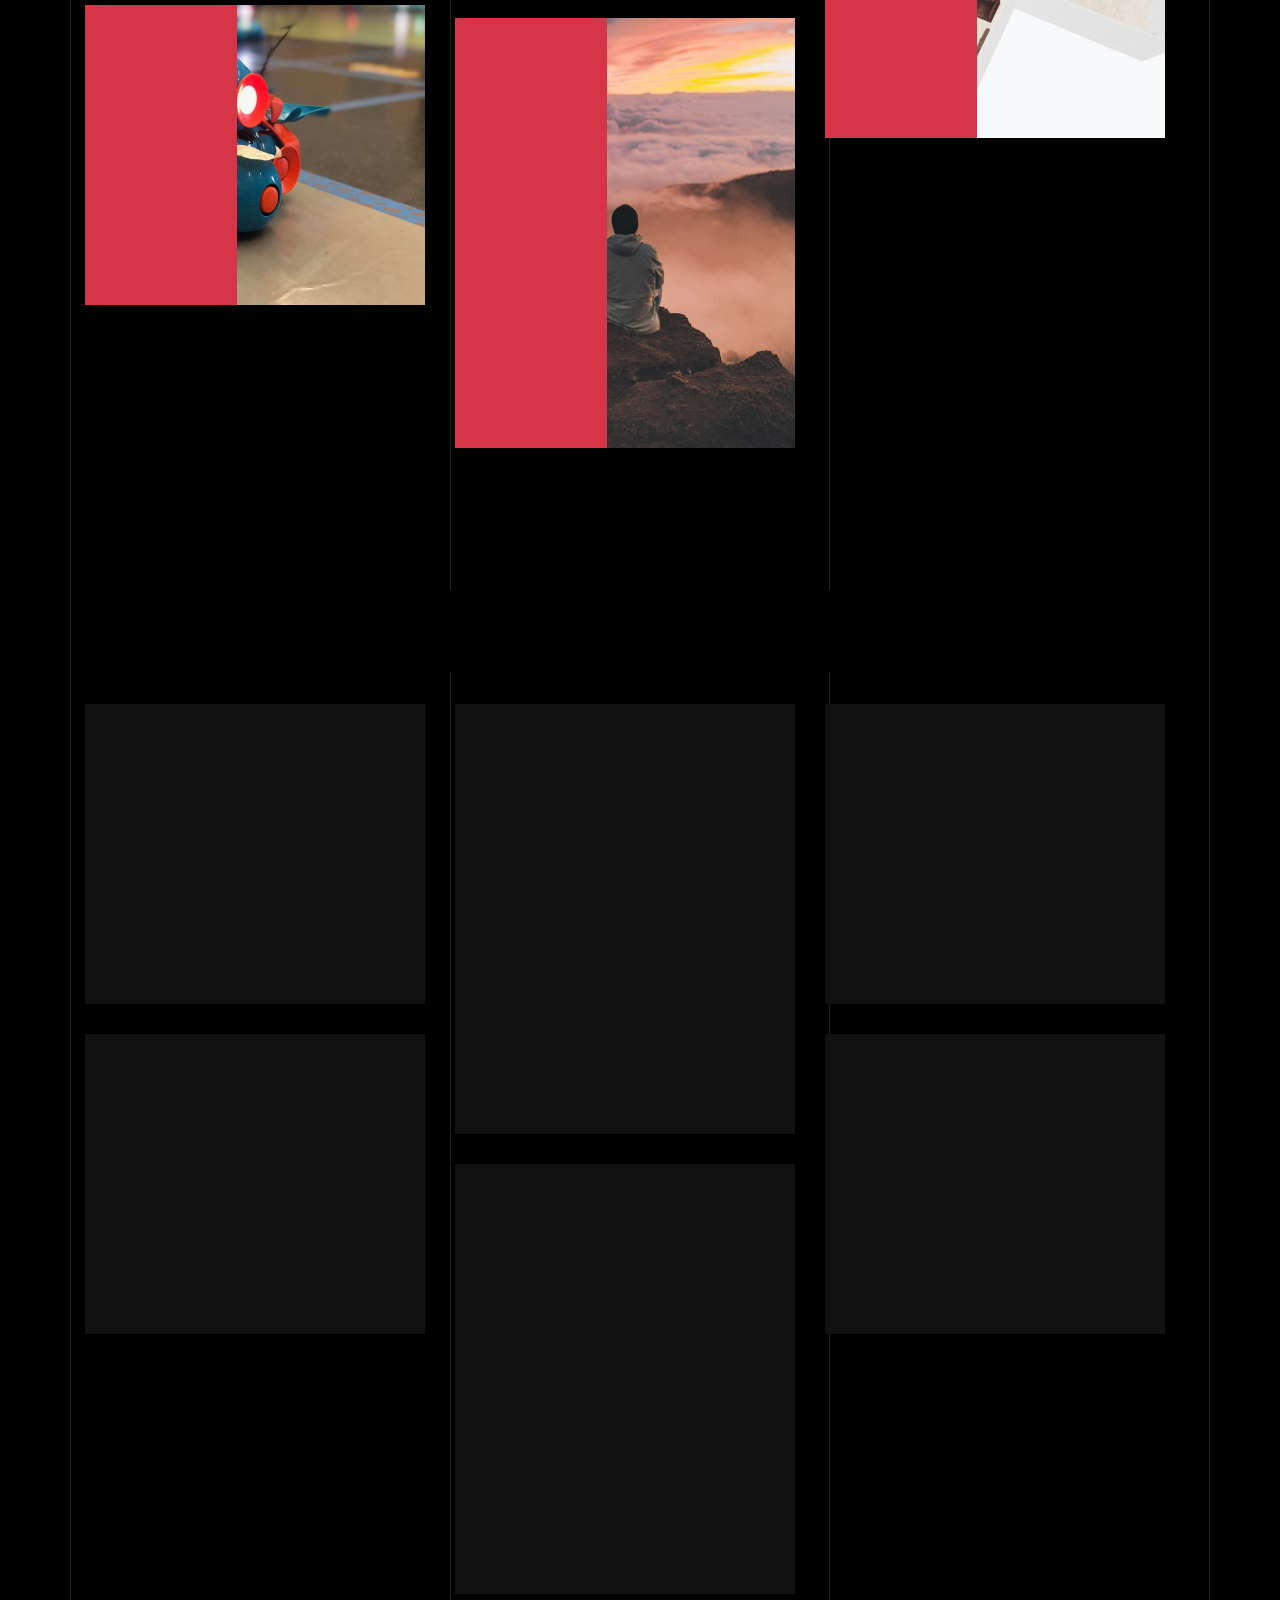
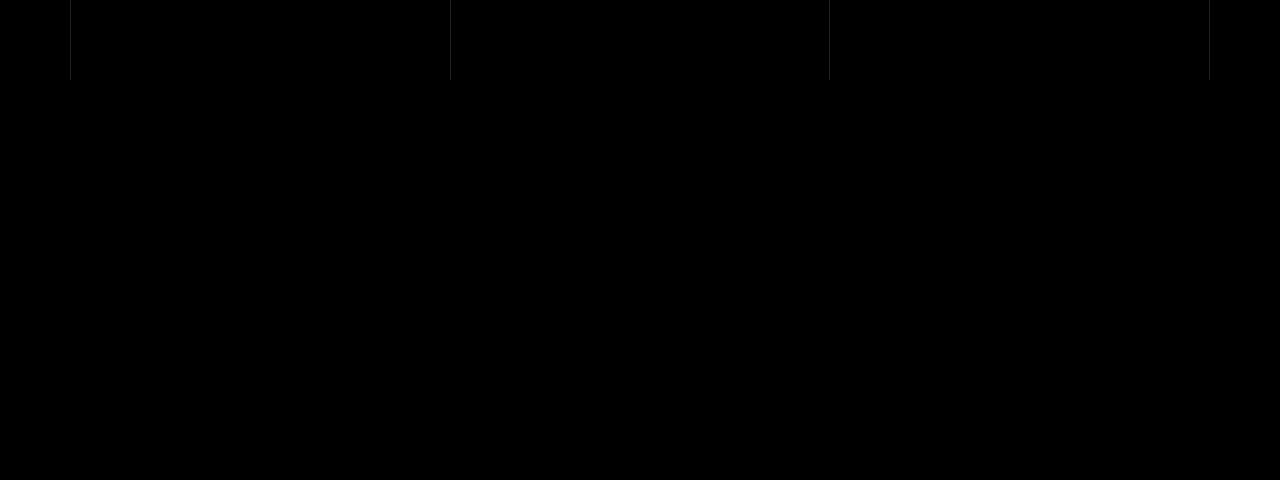
==== commit de831b25: "main changes - sem 2" ====
--- a/index.html
+++ b/index.html
@@ -49,7 +49,10 @@
             <div class="row align-items-center justify-content-between">
               <!-- Logo LEFT -->
               <div class="col-auto">
-                <a href="./#home-section" class="unslate_co--site-logo">
+                <a
+                  href="index.html"
+                  class="unslate_co--site-logo js-hard-home-reload"
+                >
                   <img
                     id="siteLogo"
                     src="images/logoCustomWhite.png"
@@ -72,38 +75,37 @@
                   </li>
 
                   <li class="has-children">
-                    <a href="#portfolio-section" class="nav-link"
+                    <a href="#semester-1-portfolio-section" class="nav-link"
                       >Semester 1 Portfolio</a
                     >
                     <ul class="dropdown">
                       <li>
-                        <a href="semester1PortfolioIndividual.html#kafka"
+                        <a href="portfolioIndividual.html#kafka"
                           >Unit 1: Kafka</a
                         >
                       </li>
                       <li>
-                        <a href="semester1PortfolioIndividual.html#calvino"
+                        <a href="portfolioIndividual.html#calvino"
                           >Unit 2: Calvino</a
                         >
                       </li>
                       <li>
-                        <a href="semester1PortfolioIndividual.html#szymborska"
+                        <a href="portfolioIndividual.html#szymborska"
                           >Unit 3: Syzmborska</a
                         >
                       </li>
                       <li>
-                        <a href="semester1PortfolioIndividual.html#performative"
+                        <a href="portfolioIndividual.html#performative"
                           >Performative Literacy Project</a
                         >
                       </li>
                       <li>
-                        <a href="semester1PortfolioIndividual.html#lit-motion"
+                        <a href="portfolioIndividual.html#lit-motion"
                           >Literature in Motion</a
                         >
                       </li>
                       <li>
-                        <a
-                          href="semester1PortfolioIndividual.html#semester1-reflection"
+                        <a href="portfolioIndividual.html#semester1-reflection"
                           >Semester 1 Reflection</a
                         >
                       </li>
@@ -111,27 +113,37 @@
                   </li>
 
                   <li class="has-children">
-                    <a href="comingSoon.html" class="nav-link"
+                    <a href="#semester-2-portfolio-section" class="nav-link"
                       >Semester 2 Portfolio</a
                     >
                     <ul class="dropdown">
-                      <li><a href="comingSoon.html">Unit 4: Duffy</a></li>
-                      <li>
-                        <a href="comingSoon.html">Unit 5: College & Career</a>
-                      </li>
-                      <li>
-                        <a href="comingSoon.html">Unit 6: Ng</a>
-                      </li>
-                      <li>
-                        <a href="comingSoon.html"
+                      <li>
+                        <a href="portfolioIndividual.html#duffy"
+                          >Unit 4: Duffy</a
+                        >
+                      </li>
+                      <li>
+                        <a href="portfolioIndividual.html#college-career"
+                          >Unit 5: College & Career</a
+                        >
+                      </li>
+                      <li>
+                        <a href="portfolioIndividual.html#ng">Unit 6: Ng</a>
+                      </li>
+                      <li>
+                        <a href="portfolioIndividual.html#intertextuality"
                           >Intertextuality Literacy Project</a
                         >
                       </li>
                       <li>
-                        <a href="comingSoon.html">Food for Thought</a>
-                      </li>
-                      <li>
-                        <a href="comingSoon.html">Semester 2 Reflection</a>
+                        <a href="portfolioIndividual.html#food-for-thought"
+                          >Food for Thought</a
+                        >
+                      </li>
+                      <li>
+                        <a href="portfolioIndividual.html#semester2-reflection"
+                          >Semester 2 Reflection</a
+                        >
                       </li>
                     </ul>
                   </li>
@@ -314,8 +326,15 @@
           </div>
         </div>
 
-        <!-- PORTFOLIO -->
-        <div class="unslate_co--section" id="portfolio-section">
+        <!-- Backward-compatible anchor for older links -->
+        <div id="portfolio-section"></div>
+
+        <!-- PORTFOLIO SEMESTER 1 -->
+        <div
+          class="unslate_co--section portfolio-section"
+          id="semester-1-portfolio-section"
+          data-portfolio-section="semester-1"
+        >
           <div class="container">
             <div class="relative">
               <div class="loader-portfolio-wrap">
@@ -323,9 +342,12 @@
               </div>
             </div>
 
-            <div id="portfolio-single-holder"></div>
-
-            <div class="portfolio-wrapper">
+            <div
+              id="semester-1-portfolio-single-holder"
+              class="portfolio-single-holder"
+            ></div>
+
+            <div class="portfolio-wrapper portfolio-wrapper-semester-1">
               <div
                 style="justify-content: center; flex-direction: column"
                 class="d-flex align-items-center mb-4 gsap-reveal gsap-reveal-filter"
@@ -349,7 +371,7 @@
                     data-fit="contain"
                     data-images="images/kafka.jpg, images/kafka2.jpg"
                     data-description="The Metamorphosis by Franz Kafka explores alienation, identity, and the pressure of social expectations. The story follows Gregor Samsa, who awakens transformed into an insect and becomes increasingly isolated from his family. Kafka uses the absurd transformation to expose emotional distance and the fragility of human relationships."
-                    data-link="semester1PortfolioIndividual.html#kafka"
+                    data-link="portfolioIndividual.html#kafka"
                   >
                     <div class="overlay">
                       <span class="wrap-icon icon-link2"></span>
@@ -375,7 +397,7 @@
                     data-fit="contain"
                     data-images="images/calvino.jpg,images/calvino2.jpg"
                     data-description="The Nonexistent Knight by Italo Calvino explores identity, duty, and the tension between appearance and reality. The story follows Agilulf, a knight who exists only through his strict adherence to rules and honor despite lacking a physical body. The Nonexistent Knight uses absurdity and satire to question what truly defines a person’s identity and purpose."
-                    data-link="semester1PortfolioIndividual.html#calvino"
+                    data-link="portfolioIndividual.html#calvino"
                   >
                     <div class="overlay">
                       <span class="wrap-icon icon-link2"></span>
@@ -401,7 +423,7 @@
                     data-fit="contain"
                     data-images="images/szymborska.webp,images/szymborska2.webp"
                     data-description="Wisława Szymborska writes poetry that reflects on everyday life, human nature, and the mysteries of existence. Her poems often use simple observations, among other literary techniques, to explore complex philosophical ideas about knowledge and what it truly means to be human."
-                    data-link="semester1PortfolioIndividual.html#szymborska"
+                    data-link="portfolioIndividual.html#szymborska"
                   >
                     <div class="overlay">
                       <span class="wrap-icon icon-link2"></span>
@@ -426,7 +448,7 @@
                     data-fit="contain"
                     data-images="images/performativeLiteracy.png,images/performativeLiteracy2.png"
                     data-description="An interactive 3D model of Gregor Samsa’s house created using Three.js. The project visually represents the setting of The Metamorphosis through animation and spatial exploration, allowing viewers to experience the confined environment that reflects Gregor’s isolation."
-                    data-link="semester1PortfolioIndividual.html#performative"
+                    data-link="portfolioIndividual.html#performative"
                   >
                     <div class="overlay">
                       <span class="wrap-icon icon-link2"></span>
@@ -452,7 +474,7 @@
                     data-fit="contain"
                     data-images="images/literatureInMotion.jpg,images/literatureInMotion2.jpg"
                     data-description="A group project where we programmed a Dash robot to physically represent the themes and literary techniques in The Sudden Walk. Through movement, speed changes, and breaking out of a boxed space, the robot symbolized the character’s impulsive decision and the tension between confinement and freedom."
-                    data-link="semester1PortfolioIndividual.html#lit-motion"
+                    data-link="portfolioIndividual.html#lit-motion"
                   >
                     <div class="overlay">
                       <span class="wrap-icon icon-link2"></span>
@@ -478,7 +500,7 @@
                     data-fit="contain"
                     data-images="images/reflectionSemester1-1.jpg,images/reflectionSemester1-2.jpg"
                     data-description="A reflection on my learning throughout the first semester of IB English, focusing on how studying authors like Kafka, Calvino, and Szymborska helped me develop stronger analytical skills and a deeper understanding of how literature explores complex human experiences."
-                    data-link="semester1PortfolioIndividual.html#semester1-reflection"
+                    data-link="portfolioIndividual.html#semester1-reflection"
                   >
                     <div class="overlay">
                       <span class="wrap-icon icon-link2"></span>
@@ -490,6 +512,201 @@
                       src="images/reflectionSemester1-1.jpg"
                       class="lazyload img-fluid"
                       alt="Images"
+                    />
+                  </a>
+                </div>
+              </div>
+            </div>
+          </div>
+        </div>
+
+        <!-- PORTFOLIO SEMESTER 2 -->
+        <div
+          class="unslate_co--section portfolio-section"
+          id="semester-2-portfolio-section"
+          data-portfolio-section="semester-2"
+        >
+          <div class="container">
+            <div class="relative">
+              <div class="loader-portfolio-wrap">
+                <div class="loader-portfolio"></div>
+              </div>
+            </div>
+
+            <div
+              id="semester-2-portfolio-single-holder"
+              class="portfolio-single-holder"
+            ></div>
+
+            <div class="portfolio-wrapper portfolio-wrapper-semester-2">
+              <div
+                style="justify-content: center; flex-direction: column"
+                class="d-flex align-items-center mb-4 gsap-reveal gsap-reveal-filter"
+              >
+                <h2 class="heading-h2 text-center divider">
+                  <span class="gsap-reveal">My Portfolio - Semester 2</span>
+                </h2>
+                <span class="gsap-reveal">
+                  <img src="images/divider.png" alt="divider" width="76" />
+                </span>
+              </div>
+
+              <div
+                id="posts-semester-2"
+                class="row gutter-isotope-item portfolio-posts"
+              >
+                <div
+                  class="item web branding col-sm-6 col-md-6 col-lg-4 isotope-mb-2"
+                >
+                  <a
+                    href="javascript:void(0)"
+                    class="portfolio-item ajax-load-page isotope-item gsap-reveal-img"
+                    data-id="201"
+                    data-fit="contain"
+                    data-images="images/post_1.jpg,images/post_2.jpg"
+                    data-description="A Semester 2 portfolio entry for Unit 4: Duffy. Replace this text with the final description once the unit artifacts are ready."
+                    data-link="portfolioIndividual.html#duffy"
+                  >
+                    <div class="overlay">
+                      <span class="wrap-icon icon-link2"></span>
+                      <div class="portfolio-item-content">
+                        <h3>Unit 4: Duffy</h3>
+                      </div>
+                    </div>
+                    <img
+                      src="images/post_1.jpg"
+                      class="lazyload img-fluid"
+                      alt="Unit 4: Duffy"
+                    />
+                  </a>
+                </div>
+
+                <div
+                  class="item branding packaging illustration col-sm-6 col-md-6 col-lg-4 isotope-mb-2"
+                >
+                  <a
+                    href="javascript:void(0)"
+                    class="portfolio-item ajax-load-page item-portrait isotope-item gsap-reveal-img"
+                    data-id="202"
+                    data-fit="contain"
+                    data-images="images/post_2.jpg,images/post_3.jpg"
+                    data-description="A Semester 2 portfolio entry for Unit 5: College & Career. Replace this text with the final description once the unit artifacts are ready."
+                    data-link="portfolioIndividual.html#college-career"
+                  >
+                    <div class="overlay">
+                      <span class="wrap-icon icon-link2"></span>
+                      <div class="portfolio-item-content">
+                        <h3>Unit 5: College & Career</h3>
+                      </div>
+                    </div>
+                    <img
+                      src="images/post_2.jpg"
+                      class="lazyload img-fluid"
+                      alt="Unit 5: College & Career"
+                    />
+                  </a>
+                </div>
+
+                <div
+                  class="item branding packaging col-sm-6 col-md-6 col-lg-4 isotope-mb-2"
+                >
+                  <a
+                    href="javascript:void(0)"
+                    class="portfolio-item isotope-item gsap-reveal-img ajax-load-page"
+                    data-id="203"
+                    data-fit="contain"
+                    data-images="images/post_3.jpg,images/post_4.jpg"
+                    data-description="A Semester 2 portfolio entry for Unit 6: Ng. Replace this text with the final description once the unit artifacts are ready."
+                    data-link="portfolioIndividual.html#ng"
+                  >
+                    <div class="overlay">
+                      <span class="wrap-icon icon-link2"></span>
+                      <div class="portfolio-item-content">
+                        <h3>Unit 6: Ng</h3>
+                      </div>
+                    </div>
+                    <img
+                      src="images/post_3.jpg"
+                      class="lazyload img-fluid"
+                      alt="Unit 6: Ng"
+                    />
+                  </a>
+                </div>
+
+                <div
+                  class="item web packaging col-sm-6 col-md-6 col-lg-4 isotope-mb-2"
+                >
+                  <a
+                    href="javascript:void(0)"
+                    class="portfolio-item ajax-load-page isotope-item gsap-reveal-img"
+                    data-id="204"
+                    data-fit="contain"
+                    data-images="images/post_4.jpg,images/post_5.jpg"
+                    data-description="A Semester 2 portfolio entry for the Intertextuality Literacy Project. Replace this text with the final description once the project is ready."
+                    data-link="portfolioIndividual.html#intertextuality"
+                  >
+                    <div class="overlay">
+                      <span class="wrap-icon icon-link2"></span>
+                      <div class="portfolio-item-content">
+                        <h3>Intertextuality Literacy Project</h3>
+                      </div>
+                    </div>
+                    <img
+                      src="images/post_4.jpg"
+                      class="lazyload img-fluid"
+                      alt="Intertextuality Literacy Project"
+                    />
+                  </a>
+                </div>
+
+                <div
+                  class="item illustration packaging col-sm-6 col-md-6 col-lg-4 isotope-mb-2"
+                >
+                  <a
+                    href="javascript:void(0)"
+                    class="portfolio-item ajax-load-page isotope-item gsap-reveal-img"
+                    data-id="205"
+                    data-fit="contain"
+                    data-images="images/post_5.jpg,images/post_1.jpg"
+                    data-description="A Semester 2 portfolio entry for Food for Thought. Replace this text with the final description once the artifact is ready."
+                    data-link="portfolioIndividual.html#food-for-thought"
+                  >
+                    <div class="overlay">
+                      <span class="wrap-icon icon-link2"></span>
+                      <div class="portfolio-item-content">
+                        <h3>Food for Thought</h3>
+                      </div>
+                    </div>
+                    <img
+                      src="images/post_5.jpg"
+                      class="lazyload img-fluid"
+                      alt="Food for Thought"
+                    />
+                  </a>
+                </div>
+
+                <div
+                  class="item web branding col-sm-6 col-md-6 col-lg-4 isotope-mb-2"
+                >
+                  <a
+                    href="javascript:void(0)"
+                    class="portfolio-item ajax-load-page item-portrait isotope-item gsap-reveal-img"
+                    data-id="206"
+                    data-fit="contain"
+                    data-images="images/reflectionSemester1-1.jpg,images/reflectionSemester1-2.jpg"
+                    data-description="A reflection on my learning throughout the second semester of IB English. Replace this text with the final reflection summary once it is ready."
+                    data-link="portfolioIndividual.html#semester2-reflection"
+                  >
+                    <div class="overlay">
+                      <span class="wrap-icon icon-link2"></span>
+                      <div class="portfolio-item-content">
+                        <h3>Semester 2 Reflection</h3>
+                      </div>
+                    </div>
+                    <img
+                      src="images/reflectionSemester1-1.jpg"
+                      class="lazyload img-fluid"
+                      alt="Semester 2 Reflection"
                     />
                   </a>
                 </div>
@@ -630,9 +847,9 @@
           <div class="row justify-content-center">
             <div class="col-md-7">
               <div class="footer-site-logo">
-                <a href="#"
-                  ><img src="images/logoCustomWhite.png" alt="logo"
-                /></a>
+                <a href="index.html" class="js-hard-home-reload">
+                  <img src="images/logoCustomWhite.png" alt="logo" />
+                </a>
               </div>
 
               <ul class="footer-site-social">
--- a/css/style.css
+++ b/css/style.css
@@ -159,35 +159,6 @@
 
 .cv-modal__content {
   padding: 24px;
-}
-
-#cvModalSlider {
-  width: 100%;
-  height: min(44vh, 420px);
-  max-height: 420px;
-}
-
-#cvModalSlider .cv-slide {
-  width: 100%;
-  height: min(44vh, 420px);
-}
-
-#cvModalSlider img {
-  width: 100%;
-  height: 100%;
-}
-
-.cv-fit-cover {
-  object-fit: cover;
-}
-
-.cv-fit-contain {
-  object-fit: contain;
-  background: black;
-}
-
-.cv-modal__actions {
-  margin-top: 18px;
 }
 
 ::-moz-selection {
@@ -1405,49 +1376,6 @@
   position: relative;
 }
 
-.error-pill {
-  display: inline-flex;
-  align-items: center;
-  margin-left: 10px;
-  padding: 6px 10px;
-  border-radius: 999px;
-  font-size: 11px;
-  letter-spacing: 0.08rem;
-  text-transform: uppercase;
-  background: rgba(214, 52, 71, 0.18);
-  border: 1px solid rgba(255, 255, 255, 0.1);
-}
-
-.error-meta {
-  display: inline-flex;
-  align-items: center;
-  gap: 10px;
-  font-size: 14px;
-  color: rgba(255, 255, 255, 0.75);
-}
-
-.error-label {
-  opacity: 0.75;
-}
-
-.error-route {
-  color: #fff;
-  font-weight: 800;
-  font-family: ui-monospace, SFMono-Regular, Menlo, Monaco, Consolas,
-    "Liberation Mono", "Courier New", monospace;
-  font-size: 12px;
-  padding: 6px 10px;
-  border-radius: 10px;
-  background: rgba(255, 255, 255, 0.06);
-  border: 1px solid rgba(255, 255, 255, 0.08);
-}
-
-.error-links {
-  display: flex;
-  flex-wrap: wrap;
-  gap: 10px;
-}
-
 .error-link-btn {
   white-space: nowrap;
 }
@@ -2400,34 +2328,6 @@
   }
 }
 
-.testimonial-v1 .testimonial-inner-bg .quote {
-  display: block;
-  font-size: 80px;
-  font-family: "Georgia", serif;
-}
-
-.testimonial-v1 .testimonial-author-info {
-  z-index: 2;
-  margin-top: -45px;
-  position: relative;
-}
-
-.testimonial-v1 .testimonial-author-info img {
-  width: 90px;
-  margin: 0 auto 30px auto;
-  border-radius: 50%;
-}
-
-.testimonial-v1 .testimonial-author-info h3 {
-  font-size: 20px;
-  margin: 0;
-}
-
-.testimonial-v1 .testimonial-author-info .position {
-  font-size: 12px;
-  color: rgba(255, 255, 255, 0.5);
-}
-
 .testimonial-slider .owl-stage,
 .single-slider .owl-stage {
   overflow: hidden;
@@ -2766,6 +2666,10 @@
   top: 50px;
 }
 
+.portfolio-single-wrap {
+  padding-top: 15px;
+}
+
 /* right column breathing room */
 .portfolio-single-wrap .col-lg-4 {
   padding-top: 10px;
@@ -2978,93 +2882,6 @@
   display: table;
 }
 
-.comment-form-wrap {
-  clear: both;
-}
-
-.comment-list {
-  padding: 0;
-  margin: 0;
-}
-
-.comment-list .children {
-  padding: 50px 0 0 40px;
-  margin: 0;
-  float: left;
-  width: 100%;
-}
-
-.comment-list li {
-  padding: 0;
-  margin: 0 0 30px 0;
-  float: left;
-  width: 100%;
-  clear: both;
-  list-style: none;
-}
-
-.comment-list li .vcard {
-  width: 80px;
-  float: left;
-}
-
-.comment-list li .vcard img {
-  width: 50px;
-  border-radius: 50%;
-}
-
-.comment-list li .comment-body {
-  float: right;
-  width: calc(100% - 80px);
-}
-
-.comment-list li .comment-body h3 {
-  font-size: 20px;
-}
-
-.comment-list li .comment-body .meta {
-  text-transform: uppercase;
-  font-size: 13px;
-  letter-spacing: 0.1em;
-  color: #ccc;
-  margin-bottom: 20px;
-}
-
-.comment-list li .comment-body .reply {
-  padding: 7px 15px;
-  background: gray;
-  color: #fff;
-  text-transform: uppercase;
-  border-radius: 30px;
-  font-size: 11px;
-  font-weight: 900;
-  letter-spacing: 0.1rem;
-}
-
-.comment-list li .comment-body .reply:hover {
-  color: #fff;
-  background: #8c8c8c;
-}
-
-.categories_tags {
-  font-weight: bold;
-}
-
-.post-single-navigation a {
-  line-height: 1.5;
-  font-weight: bold;
-  padding-top: 2rem;
-  padding-bottom: 2rem;
-  display: inline-block;
-}
-
-.post-single-navigation a span {
-  margin-bottom: 10px;
-  font-size: 11px;
-  text-transform: uppercase;
-  color: rgba(255, 255, 255, 0.4);
-}
-
 .lines-wrap {
   position: absolute;
   z-index: -1;
@@ -3383,3 +3200,265 @@
   font-size: 16px;
   line-height: 1.6;
 }
+
+/* =========================
+   PORTFOLIO FIX OVERRIDES
+   Added after current rules so these win.
+   ========================= */
+
+#posts .item,
+#posts-semester-2 .item,
+.portfolio-posts .item {
+  margin-bottom: 30px;
+}
+
+#posts .portfolio-item,
+#posts-semester-2 .portfolio-item,
+.portfolio-posts .portfolio-item {
+  display: block;
+  width: 100%;
+  min-height: 300px;
+  height: 100%;
+  overflow: hidden;
+  position: relative;
+  background: #111;
+}
+
+#posts .portfolio-item img,
+#posts-semester-2 .portfolio-item img,
+.portfolio-posts .portfolio-item img {
+  width: 100%;
+  height: 100%;
+  min-height: 300px;
+  display: block;
+  object-fit: cover;
+  object-position: center;
+}
+
+#posts .portfolio-item.item-portrait img,
+#posts-semester-2 .portfolio-item.item-portrait img,
+.portfolio-posts .portfolio-item.item-portrait img {
+  min-height: 430px;
+}
+
+#posts .gsap-reveal-img,
+#posts-semester-2 .gsap-reveal-img,
+.portfolio-posts .gsap-reveal-img,
+#posts .gsap-reveal-img .reveal-wrap,
+#posts-semester-2 .gsap-reveal-img .reveal-wrap,
+.portfolio-posts .gsap-reveal-img .reveal-wrap,
+#posts .gsap-reveal-img .reveal-content,
+#posts-semester-2 .gsap-reveal-img .reveal-content,
+.portfolio-posts .gsap-reveal-img .reveal-content {
+  width: 100%;
+  height: 100%;
+  display: block;
+}
+
+#posts .portfolio-item .overlay,
+#posts-semester-2 .portfolio-item .overlay,
+.portfolio-posts .portfolio-item .overlay {
+  position: absolute;
+  inset: 0;
+  z-index: 8;
+}
+
+.portfolio-single-inner {
+  position: relative;
+}
+
+.unslate_co--close-portfolio {
+  position: absolute !important;
+  top: -55px !important;
+  right: 0 !important;
+  z-index: 100 !important;
+  cursor: pointer !important;
+  opacity: 1 !important;
+  visibility: visible !important;
+  display: flex !important;
+  align-items: center !important;
+  gap: 10px !important;
+  border: 2px solid rgba(255, 255, 255, 0.45) !important;
+  background-color: #212121 !important;
+  color: #fff !important;
+  border-radius: 30px !important;
+  padding: 9px 14px !important;
+}
+
+.unslate_co--close-portfolio .close-portfolio-label {
+  position: static !important;
+  width: auto !important;
+  transform: none !important;
+  opacity: 1 !important;
+  visibility: visible !important;
+  font-size: 11px !important;
+  letter-spacing: 0.08rem !important;
+  text-transform: uppercase !important;
+  font-weight: 900 !important;
+  color: #fff !important;
+}
+
+.unslate_co--close-portfolio .wrap-icon-close {
+  color: #fff !important;
+  font-size: 22px !important;
+  line-height: 1 !important;
+}
+
+/* =========================================================
+   PORTFOLIO REVEAL + BACK-TO-PORTFOLIO STABILITY FIX
+   ========================================================= */
+
+/* Let the title stay visible while only the grid hides */
+.portfolio-wrapper {
+  position: relative;
+}
+
+/* Inline single holder lives inside .portfolio-wrapper after the title */
+.portfolio-single-holder-inline {
+  position: relative;
+  width: 100%;
+  z-index: 3;
+}
+
+/* Keep the portfolio title block stable */
+.portfolio-wrapper > .d-flex.align-items-center {
+  position: relative;
+  z-index: 4;
+  margin-bottom: 32px !important;
+}
+
+/* Keep Isotope grid stable when it comes back */
+#posts,
+#posts-semester-2,
+.portfolio-posts,
+.gutter-isotope-item {
+  width: 100%;
+  min-height: 1px;
+  will-change: opacity;
+}
+
+/* Prevent the visible shift when returning to the grid */
+#semester-1-portfolio-section #posts,
+#semester-2-portfolio-section #posts-semester-2 {
+  transform: none !important;
+}
+
+/* Restore gallery image reveal structure */
+.gsap-reveal-img {
+  display: block;
+  line-height: 0;
+  overflow: hidden;
+}
+
+.gsap-reveal-img > .reveal-wrap {
+  position: relative;
+  display: block;
+  width: 100%;
+  height: 100%;
+  overflow: hidden;
+}
+
+.gsap-reveal-img > .reveal-wrap > .cover {
+  position: absolute;
+  top: 0;
+  left: 0;
+  width: 100%;
+  height: 100%;
+  background: #d63447;
+  margin-left: -100%;
+  z-index: 10;
+  pointer-events: none;
+}
+
+.gsap-reveal-img > .reveal-wrap > .reveal-content {
+  display: block;
+  width: 100%;
+  height: 100%;
+  opacity: 0;
+  visibility: hidden;
+}
+
+/* Make portfolio cards still fill correctly after reveal wrapping */
+.portfolio-item.gsap-reveal-img > .reveal-wrap,
+.portfolio-item.gsap-reveal-img > .reveal-wrap > .reveal-content {
+  height: 100%;
+}
+
+.portfolio-item.gsap-reveal-img .overlay {
+  z-index: 3;
+}
+
+/* Make the back button stay visible and clickable */
+.portfolio-single-holder-inline .unslate_co--close-portfolio {
+  position: relative;
+  margin: 0 0 24px auto;
+  z-index: 50;
+  color: #fff !important;
+  cursor: pointer;
+  opacity: 1 !important;
+  visibility: visible !important;
+  display: flex !important;
+  align-items: center;
+  justify-content: flex-end;
+  gap: 10px;
+  background: transparent;
+  border: 0;
+  padding: 0;
+}
+
+.portfolio-single-holder-inline .close-portfolio-label {
+  font-size: 11px;
+  letter-spacing: 0.1rem;
+  text-transform: uppercase;
+  font-weight: 900;
+}
+
+.portfolio-single-holder-inline .wrap-icon-close {
+  width: 42px;
+  height: 42px;
+  border: 2px solid rgba(255, 255, 255, 0.55);
+  border-radius: 50%;
+  display: inline-flex;
+  align-items: center;
+  justify-content: center;
+  color: #fff !important;
+  font-size: 18px;
+}
+
+/* Keep opened portfolio item from causing weird wrapper movement */
+.portfolio-single-inner {
+  position: relative;
+  transform: none;
+}
+
+/* =========================================================
+   PORTFOLIO SINGLE SPACING + INLINE LOADER FIX
+   ========================================================= */
+
+/* Space between the section title/divider and opened portfolio content */
+.portfolio-single-holder-inline {
+  margin-top: 42px;
+}
+
+/* Put the loader in the content area, not on top of the title underline */
+.portfolio-inline-loader {
+  display: none;
+  opacity: 0;
+  visibility: hidden;
+  width: 100%;
+  min-height: 360px;
+  align-items: center;
+  justify-content: center;
+  position: relative;
+}
+
+/* Add breathing room between Back to Portfolio and the content below */
+.portfolio-single-holder-inline .unslate_co--close-portfolio {
+  margin-bottom: 34px !important;
+  margin-top: 10px !important;
+}
+
+/* Restore sane reveal timing visuals after the earlier speed-up */
+.gsap-reveal-img > .reveal-wrap > .cover {
+  transition: none !important;
+}
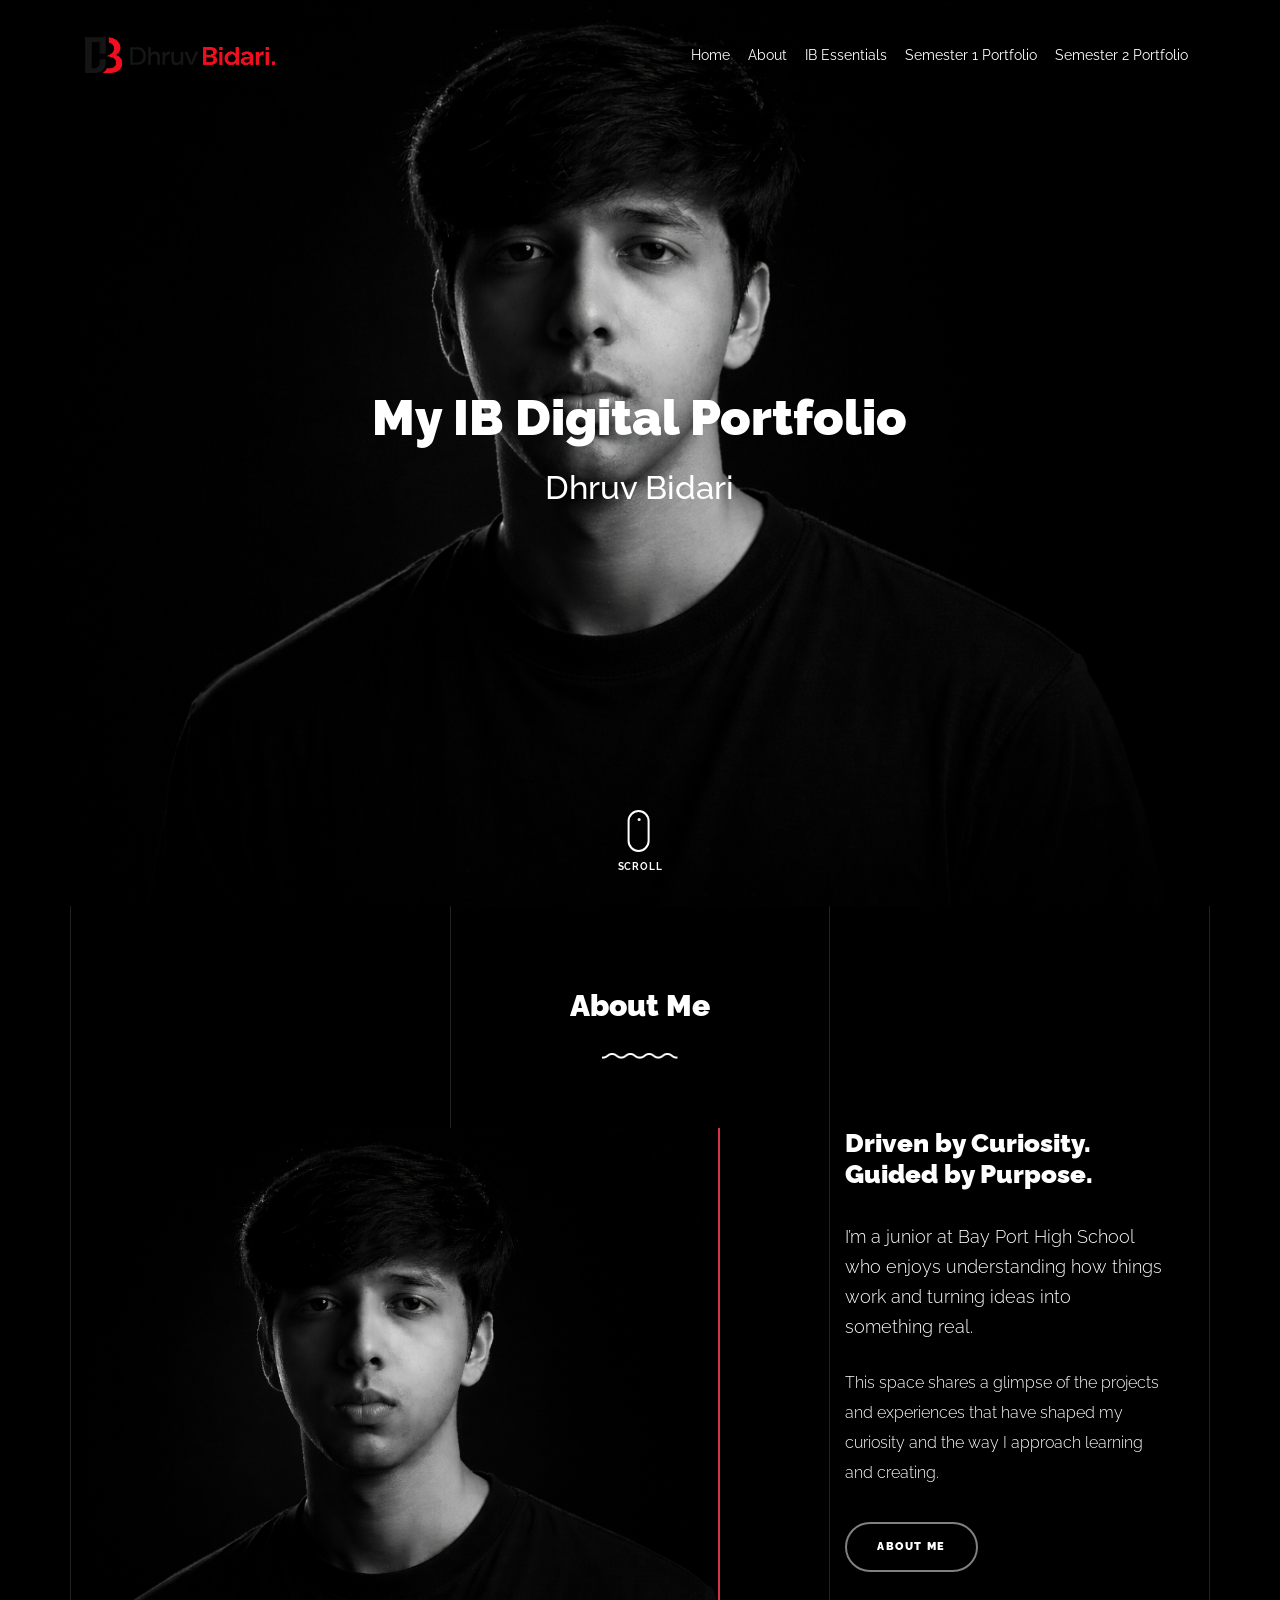
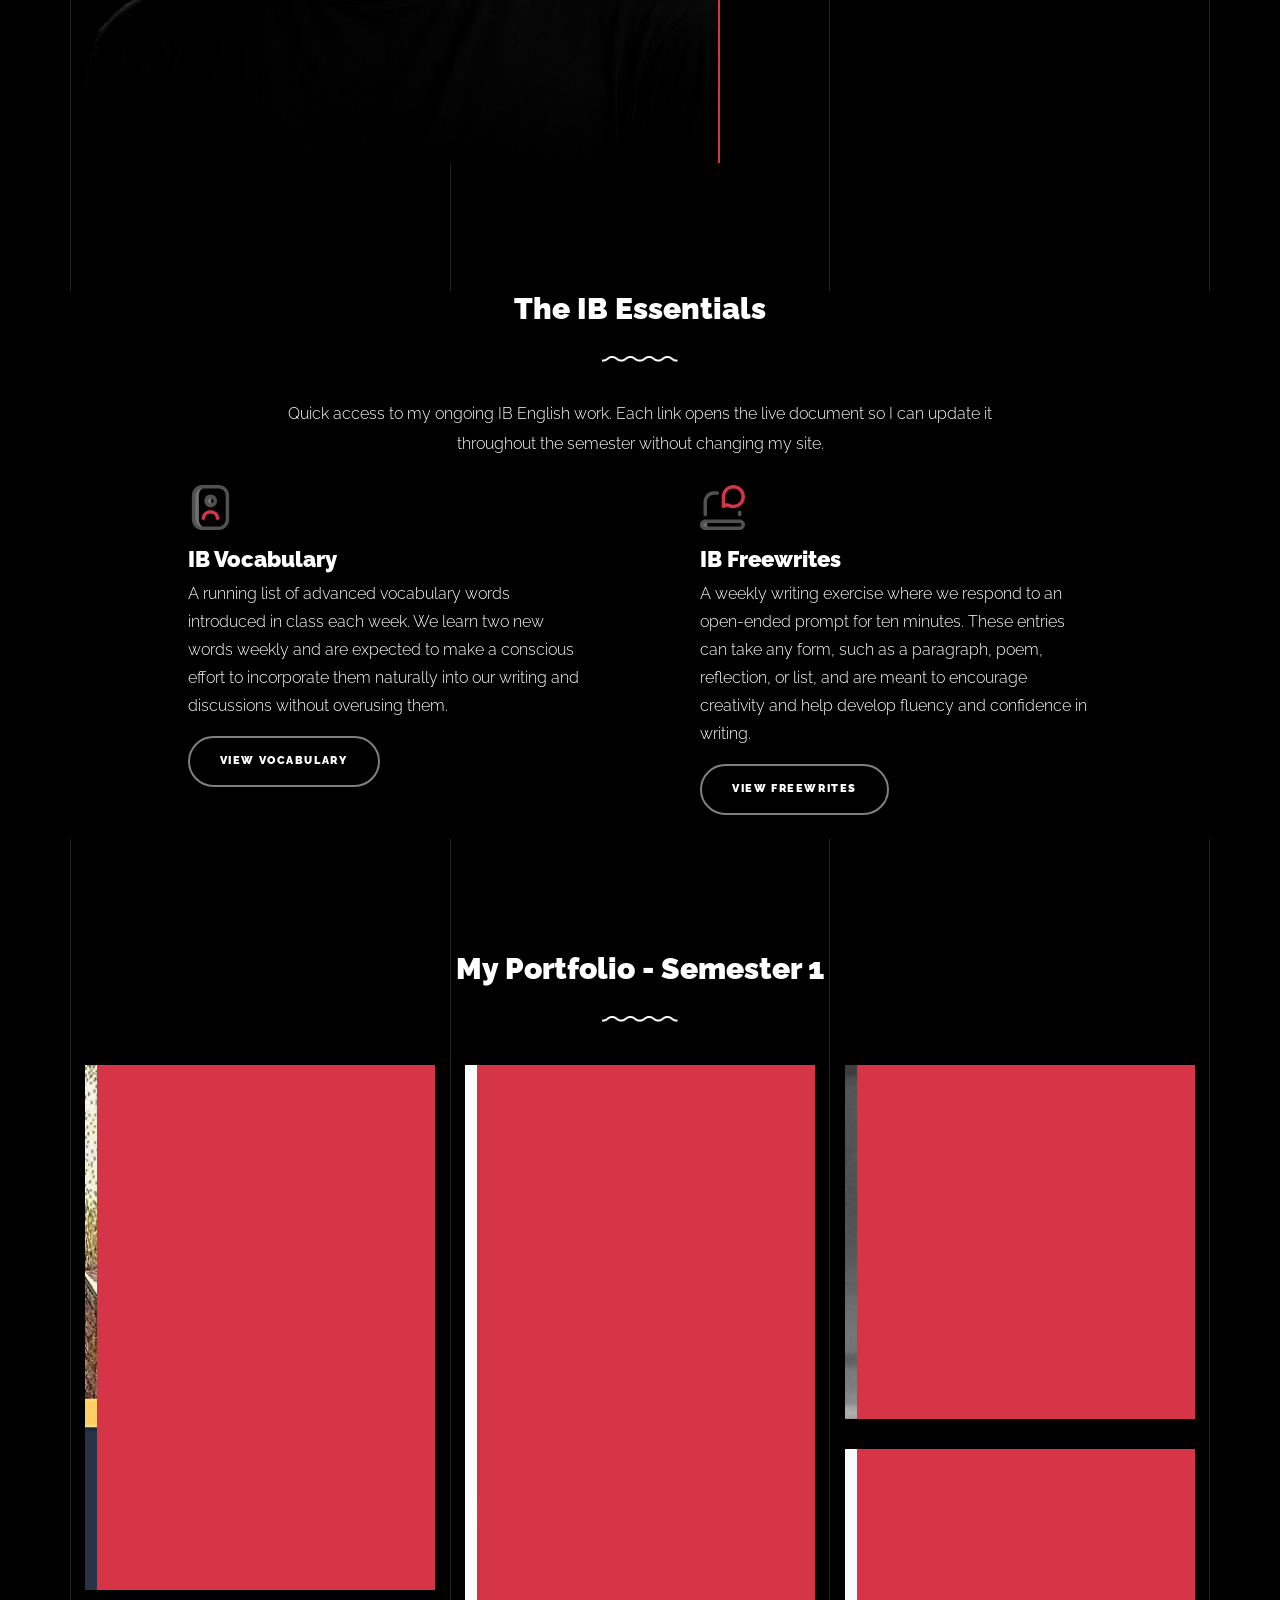
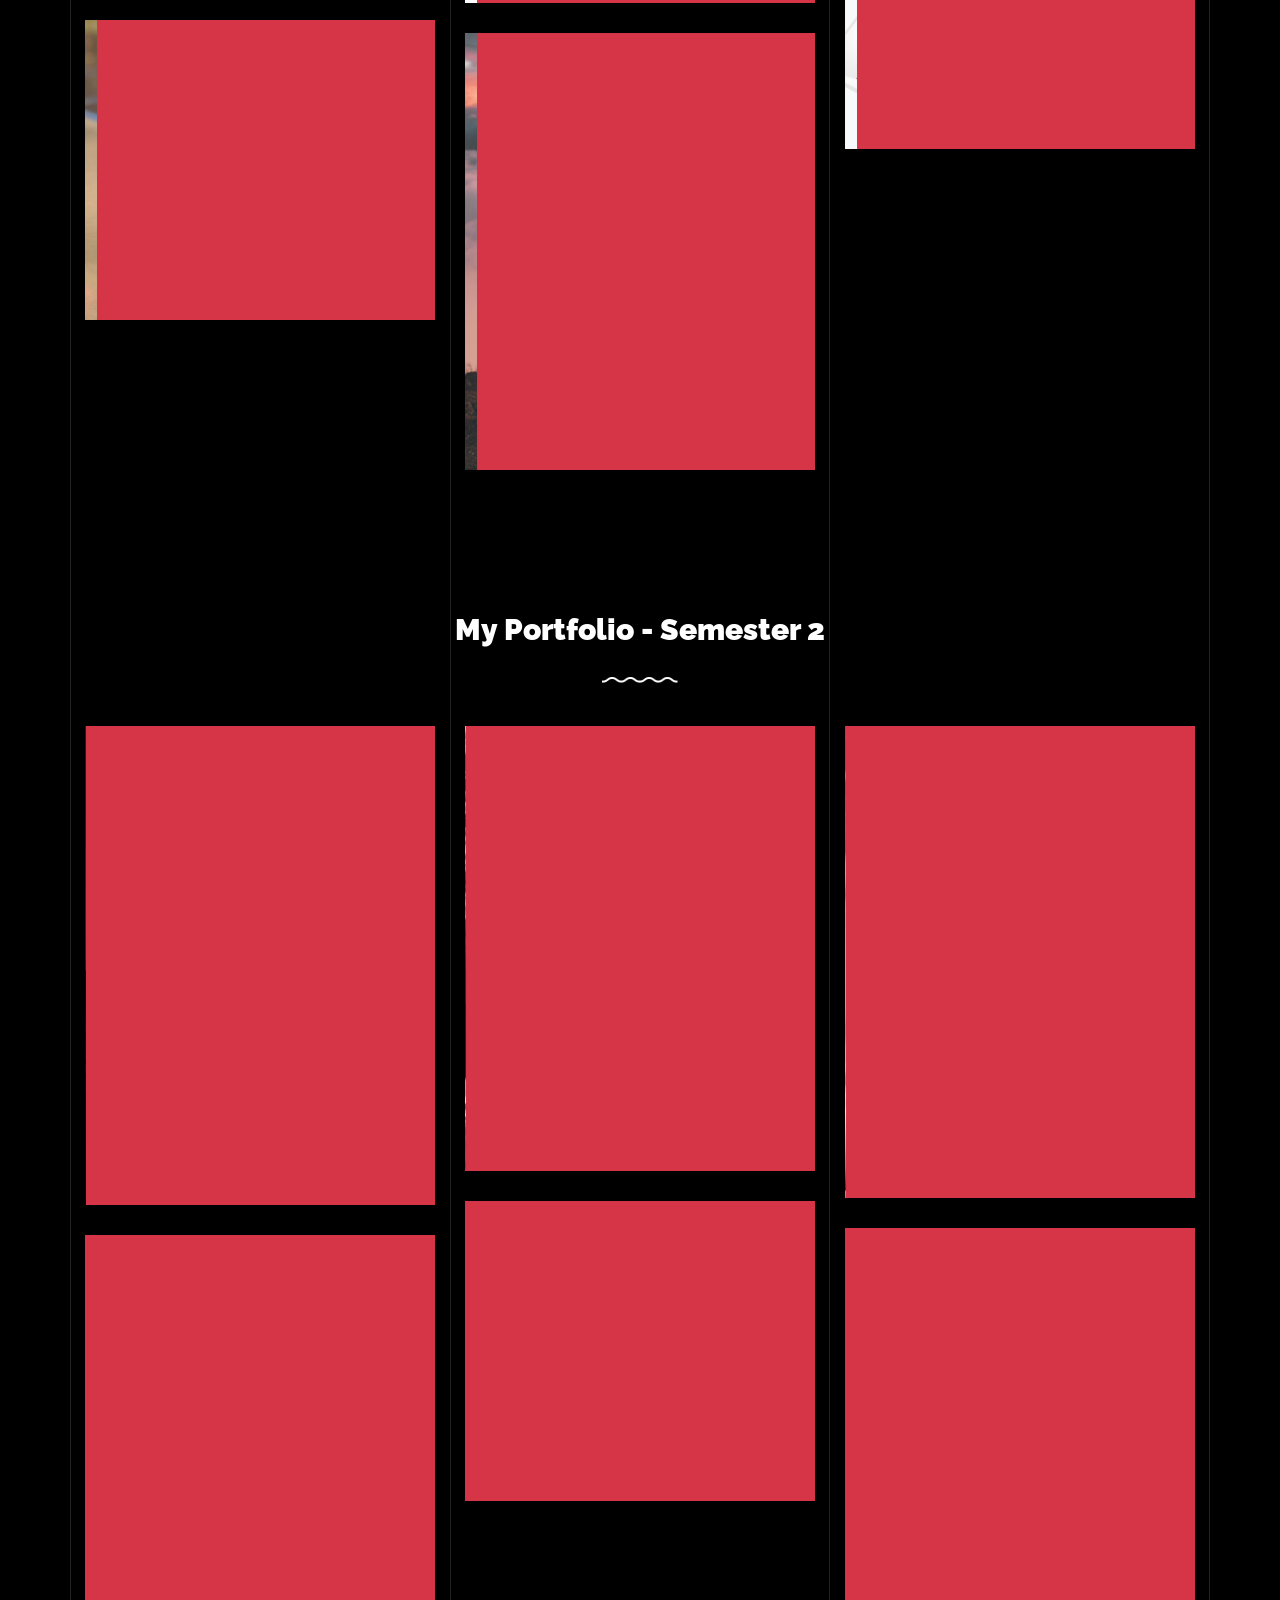
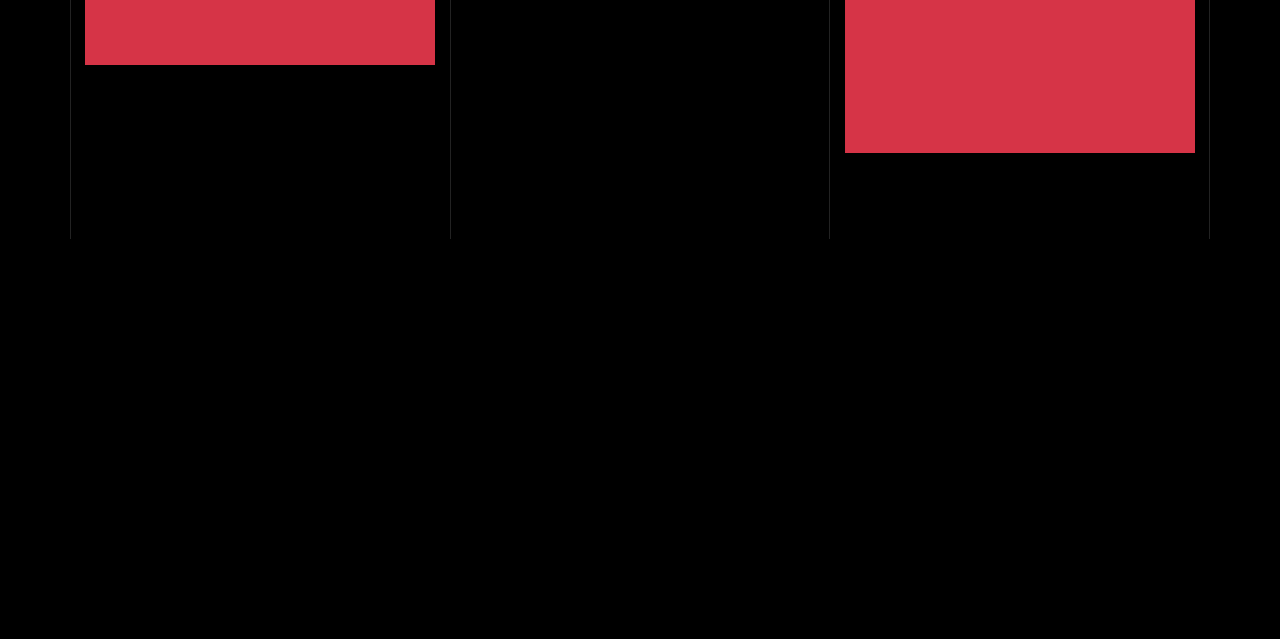
==== commit b0c24143: "content additions" ====
--- a/index.html
+++ b/index.html
@@ -563,8 +563,8 @@
                     class="portfolio-item ajax-load-page isotope-item gsap-reveal-img"
                     data-id="201"
                     data-fit="contain"
-                    data-images="images/post_1.jpg,images/post_2.jpg"
-                    data-description="A Semester 2 portfolio entry for Unit 4: Duffy. Replace this text with the final description once the unit artifacts are ready."
+                    data-images="images/duffy1.jpg,images/duffy2.jpeg"
+                    data-description="Carol Ann Duffy’s poetry explores memory, identity, power, and the emotional effects of history and personal experience. Through poems such as “War Photographer,” “Originally,” “Before You Were Mine,” “Standing Female Nude,” and “Havisham,” Duffy gives voice to people shaped by conflict, childhood, gender expectations, love, loss, and social pressure. Her work often reveals how ordinary moments and hidden emotions can expose deeper truths about identity, trauma, and human connection."
                     data-link="portfolioIndividual.html#duffy"
                   >
                     <div class="overlay">
@@ -574,7 +574,7 @@
                       </div>
                     </div>
                     <img
-                      src="images/post_1.jpg"
+                      src="images/duffy1.jpg"
                       class="lazyload img-fluid"
                       alt="Unit 4: Duffy"
                     />
@@ -589,8 +589,8 @@
                     class="portfolio-item ajax-load-page item-portrait isotope-item gsap-reveal-img"
                     data-id="202"
                     data-fit="contain"
-                    data-images="images/post_2.jpg,images/post_3.jpg"
-                    data-description="A Semester 2 portfolio entry for Unit 5: College & Career. Replace this text with the final description once the unit artifacts are ready."
+                    data-images="images/college1.jpg,images/college2.png"
+                    data-description="The College and Career Unit focused on preparing for life after high school through career research, ACT prep, resume building, and exploring college majors. By researching possible careers and the education paths connected to them, I learned how my interests can connect to realistic future opportunities. The unit helped me think more intentionally about college, work, and the steps I need to take to build a strong future."
                     data-link="portfolioIndividual.html#college-career"
                   >
                     <div class="overlay">
@@ -600,7 +600,7 @@
                       </div>
                     </div>
                     <img
-                      src="images/post_2.jpg"
+                      src="images/college1.jpg"
                       class="lazyload img-fluid"
                       alt="Unit 5: College & Career"
                     />
@@ -615,8 +615,8 @@
                     class="portfolio-item isotope-item gsap-reveal-img ajax-load-page"
                     data-id="203"
                     data-fit="contain"
-                    data-images="images/post_3.jpg,images/post_4.jpg"
-                    data-description="A Semester 2 portfolio entry for Unit 6: Ng. Replace this text with the final description once the unit artifacts are ready."
+                    data-images="images/ng1.jpg,images/ng2.png"
+                    data-description="Everything I Never Told You by Celeste Ng explores identity, family pressure, and the damage caused by silence. The novel follows the Lee family after Lydia’s death, revealing how her parents’ expectations and unspoken struggles shaped her life. Ng uses the family’s hidden tensions to show how love can become harmful when people project their dreams onto someone else."
                     data-link="portfolioIndividual.html#ng"
                   >
                     <div class="overlay">
@@ -626,7 +626,7 @@
                       </div>
                     </div>
                     <img
-                      src="images/post_3.jpg"
+                      src="images/ng1.jpg"
                       class="lazyload img-fluid"
                       alt="Unit 6: Ng"
                     />
@@ -641,8 +641,8 @@
                     class="portfolio-item ajax-load-page isotope-item gsap-reveal-img"
                     data-id="204"
                     data-fit="contain"
-                    data-images="images/post_4.jpg,images/post_5.jpg"
-                    data-description="A Semester 2 portfolio entry for the Intertextuality Literacy Project. Replace this text with the final description once the project is ready."
+                    data-images="images/intertexuality1.png,images/calvino.jpg,images/ng3.jpg"
+                    data-description="The IB Intertextuality Assignment explored the connection between Italo Calvino’s The Nonexistent Knight and Celeste Ng’s Everything I Never Told You. The essay compared Agilulf and Lydia to show how identity can be damaged when external expectations become stronger than the self. Through Agilulf’s empty perfection and Lydia’s silent suffering, both texts reveal how people can lose authenticity by performing the roles society or family demands of them."
                     data-link="portfolioIndividual.html#intertextuality"
                   >
                     <div class="overlay">
@@ -652,7 +652,7 @@
                       </div>
                     </div>
                     <img
-                      src="images/post_4.jpg"
+                      src="images/intertexuality1.png"
                       class="lazyload img-fluid"
                       alt="Intertextuality Literacy Project"
                     />
@@ -667,8 +667,8 @@
                     class="portfolio-item ajax-load-page isotope-item gsap-reveal-img"
                     data-id="205"
                     data-fit="contain"
-                    data-images="images/post_5.jpg,images/post_1.jpg"
-                    data-description="A Semester 2 portfolio entry for Food for Thought. Replace this text with the final description once the artifact is ready."
+                    data-images="images/food1.jpg,images/kafka2.jpg,images/calvino2.jpg,images/szymborska.jpg"
+                    data-description="The Literary Cake Final Exam is a creative final project that combines literary analysis with collaboration and design. Students interpret unseen literary extracts, turn their ideas into decorated cakes, and present their work as a “Food for Thought” experience. This project celebrates communication, creativity, and reflection as a meaningful close to the first year of IB English."
                     data-link="portfolioIndividual.html#food-for-thought"
                   >
                     <div class="overlay">
@@ -678,7 +678,7 @@
                       </div>
                     </div>
                     <img
-                      src="images/post_5.jpg"
+                      src="images/food1.jpg"
                       class="lazyload img-fluid"
                       alt="Food for Thought"
                     />
@@ -693,8 +693,8 @@
                     class="portfolio-item ajax-load-page item-portrait isotope-item gsap-reveal-img"
                     data-id="206"
                     data-fit="contain"
-                    data-images="images/reflectionSemester1-1.jpg,images/reflectionSemester1-2.jpg"
-                    data-description="A reflection on my learning throughout the second semester of IB English. Replace this text with the final reflection summary once it is ready."
+                    data-images="images/reflectionSemester2-1.jpg,images/reflectionSemester1-2.jpg"
+                    data-description="A reflection on my learning throughout the second semester of IB English, focusing on how studying authors like Celeste Ng, Carol Ann Duffy, and intertextual connections between texts helped me develop stronger analytical skills and a deeper understanding of identity, memory, family pressure, and external expectations in literature."
                     data-link="portfolioIndividual.html#semester2-reflection"
                   >
                     <div class="overlay">
@@ -704,7 +704,7 @@
                       </div>
                     </div>
                     <img
-                      src="images/reflectionSemester1-1.jpg"
+                      src="images/reflectionSemester2-1.jpg"
                       class="lazyload img-fluid"
                       alt="Semester 2 Reflection"
                     />
--- a/css/style.css
+++ b/css/style.css
@@ -2573,6 +2573,7 @@
   margin-bottom: 40px;
   font-size: 50px;
   font-weight: 900;
+  padding-top: 50px;
 }
 
 @media (max-width: 991.98px) {
@@ -3462,3 +3463,78 @@
 .gsap-reveal-img > .reveal-wrap > .cover {
   transition: none !important;
 }
+
+/* =========================================================
+   FINAL PORTFOLIO GRID RESET - MATCH OLD WORKING TEMPLATE
+   ========================================================= */
+
+/* Restore the original Bootstrap row gutter behavior */
+#semester-1-portfolio-section .gutter-isotope-item,
+#semester-2-portfolio-section .gutter-isotope-item,
+#posts,
+#posts-semester-2 {
+  margin-left: -15px !important;
+  margin-right: -15px !important;
+  width: auto !important;
+  max-width: none !important;
+}
+
+/* Restore the original Bootstrap column padding */
+#semester-1-portfolio-section .gutter-isotope-item > .col,
+#semester-1-portfolio-section .gutter-isotope-item > [class*="col-"],
+#semester-2-portfolio-section .gutter-isotope-item > .col,
+#semester-2-portfolio-section .gutter-isotope-item > [class*="col-"],
+#posts > .item,
+#posts-semester-2 > .item {
+  padding-left: 15px !important;
+  padding-right: 15px !important;
+  margin-bottom: 30px !important;
+}
+
+/* Undo all earlier nth-child alignment hacks */
+#posts > .item:nth-child(3n + 1),
+#posts > .item:nth-child(3n + 2),
+#posts > .item:nth-child(3n),
+#posts-semester-2 > .item:nth-child(3n + 1),
+#posts-semester-2 > .item:nth-child(3n + 2),
+#posts-semester-2 > .item:nth-child(3n) {
+  padding-left: 15px !important;
+  padding-right: 15px !important;
+}
+
+/* Keep the card/image filling the normal old template column */
+#posts .portfolio-item,
+#posts-semester-2 .portfolio-item {
+  width: 100% !important;
+  display: block !important;
+}
+
+#posts .portfolio-item img,
+#posts-semester-2 .portfolio-item img {
+  width: 100% !important;
+  display: block !important;
+}
+
+/* =========================================================
+   PORTFOLIO IMAGE REVEAL SNAP FIX
+   ========================================================= */
+
+/* Keep image content hidden until GSAP intentionally reveals it */
+.gsap-reveal-img > .reveal-wrap > .reveal-content,
+.gsap-reveal-img .reveal-wrap .reveal-content {
+  opacity: 0;
+  visibility: hidden;
+}
+
+/* Keep the cover above the image during reveal */
+.gsap-reveal-img > .reveal-wrap > .cover,
+.gsap-reveal-img .reveal-wrap .cover {
+  z-index: 20;
+  pointer-events: none;
+}
+
+/* Prevent the image itself from flashing independently */
+.gsap-reveal-img > img {
+  opacity: 0;
+  visibility: hidden;
+}
